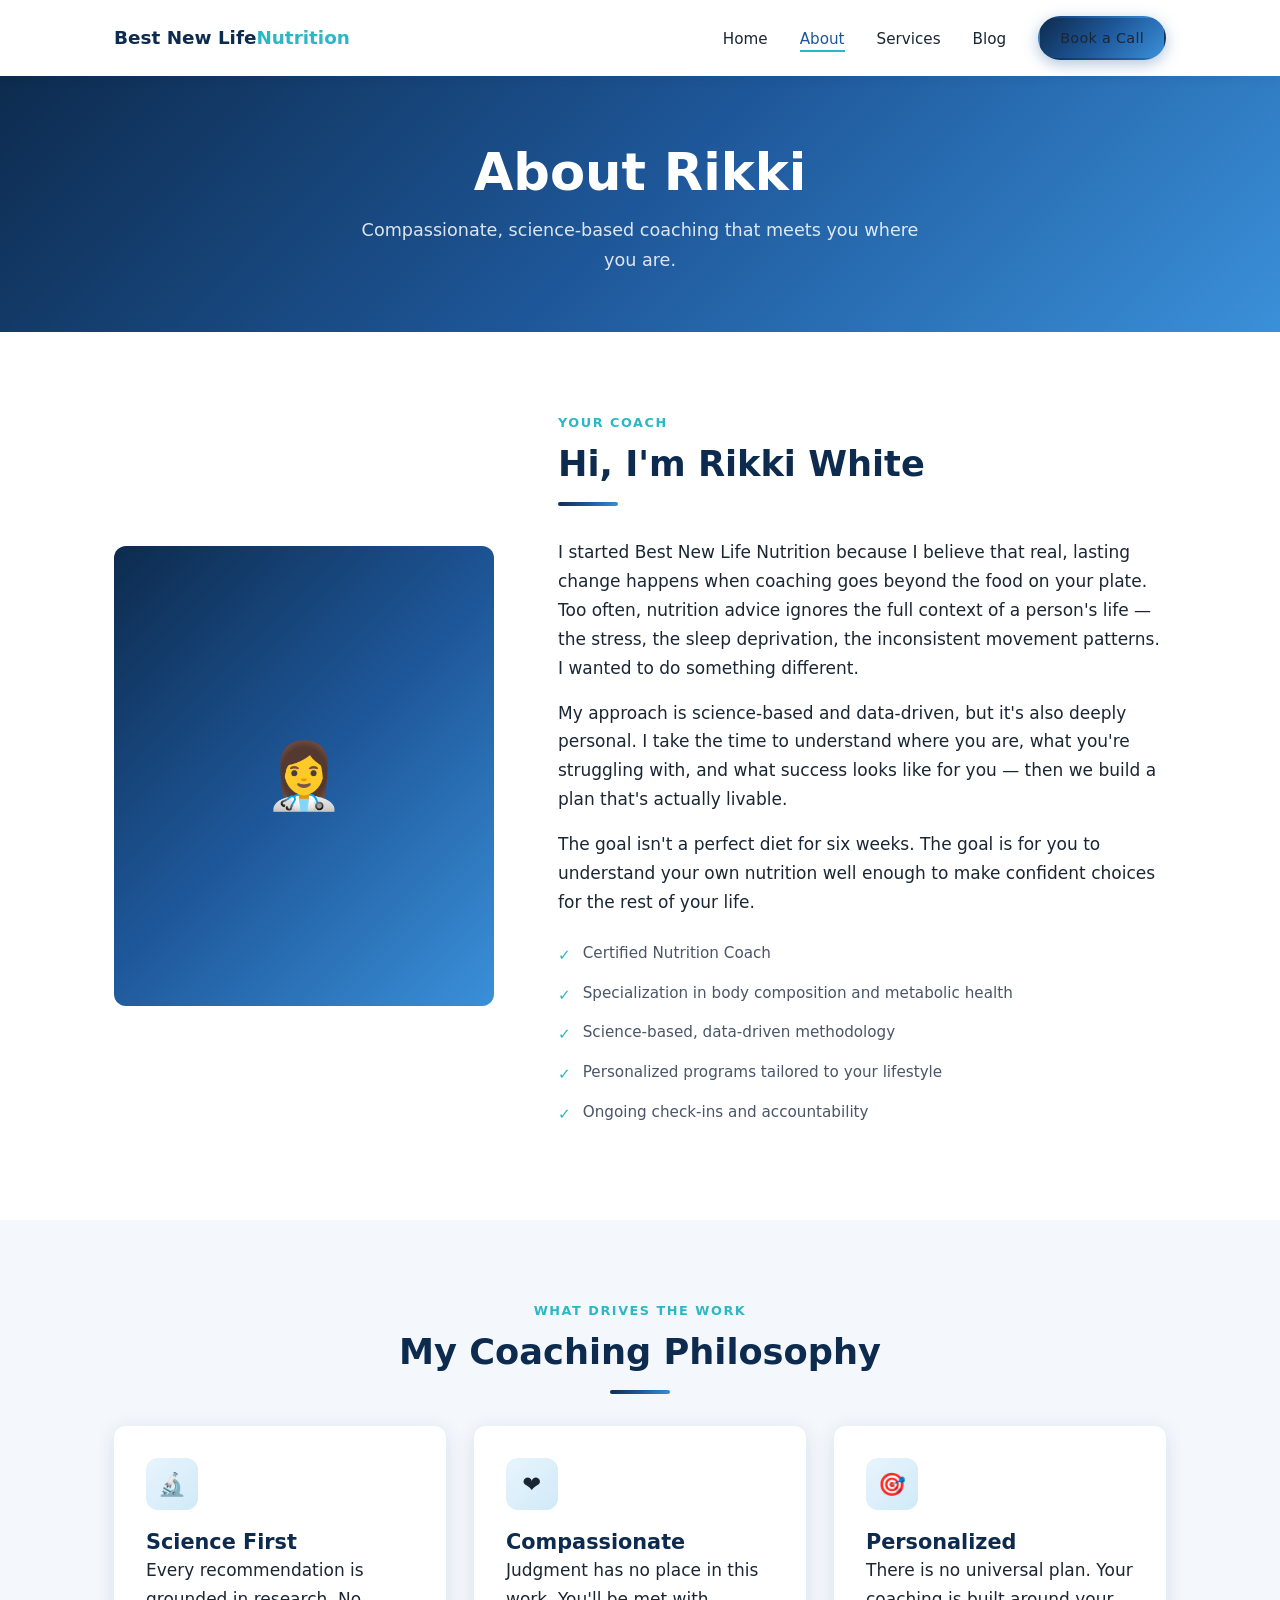
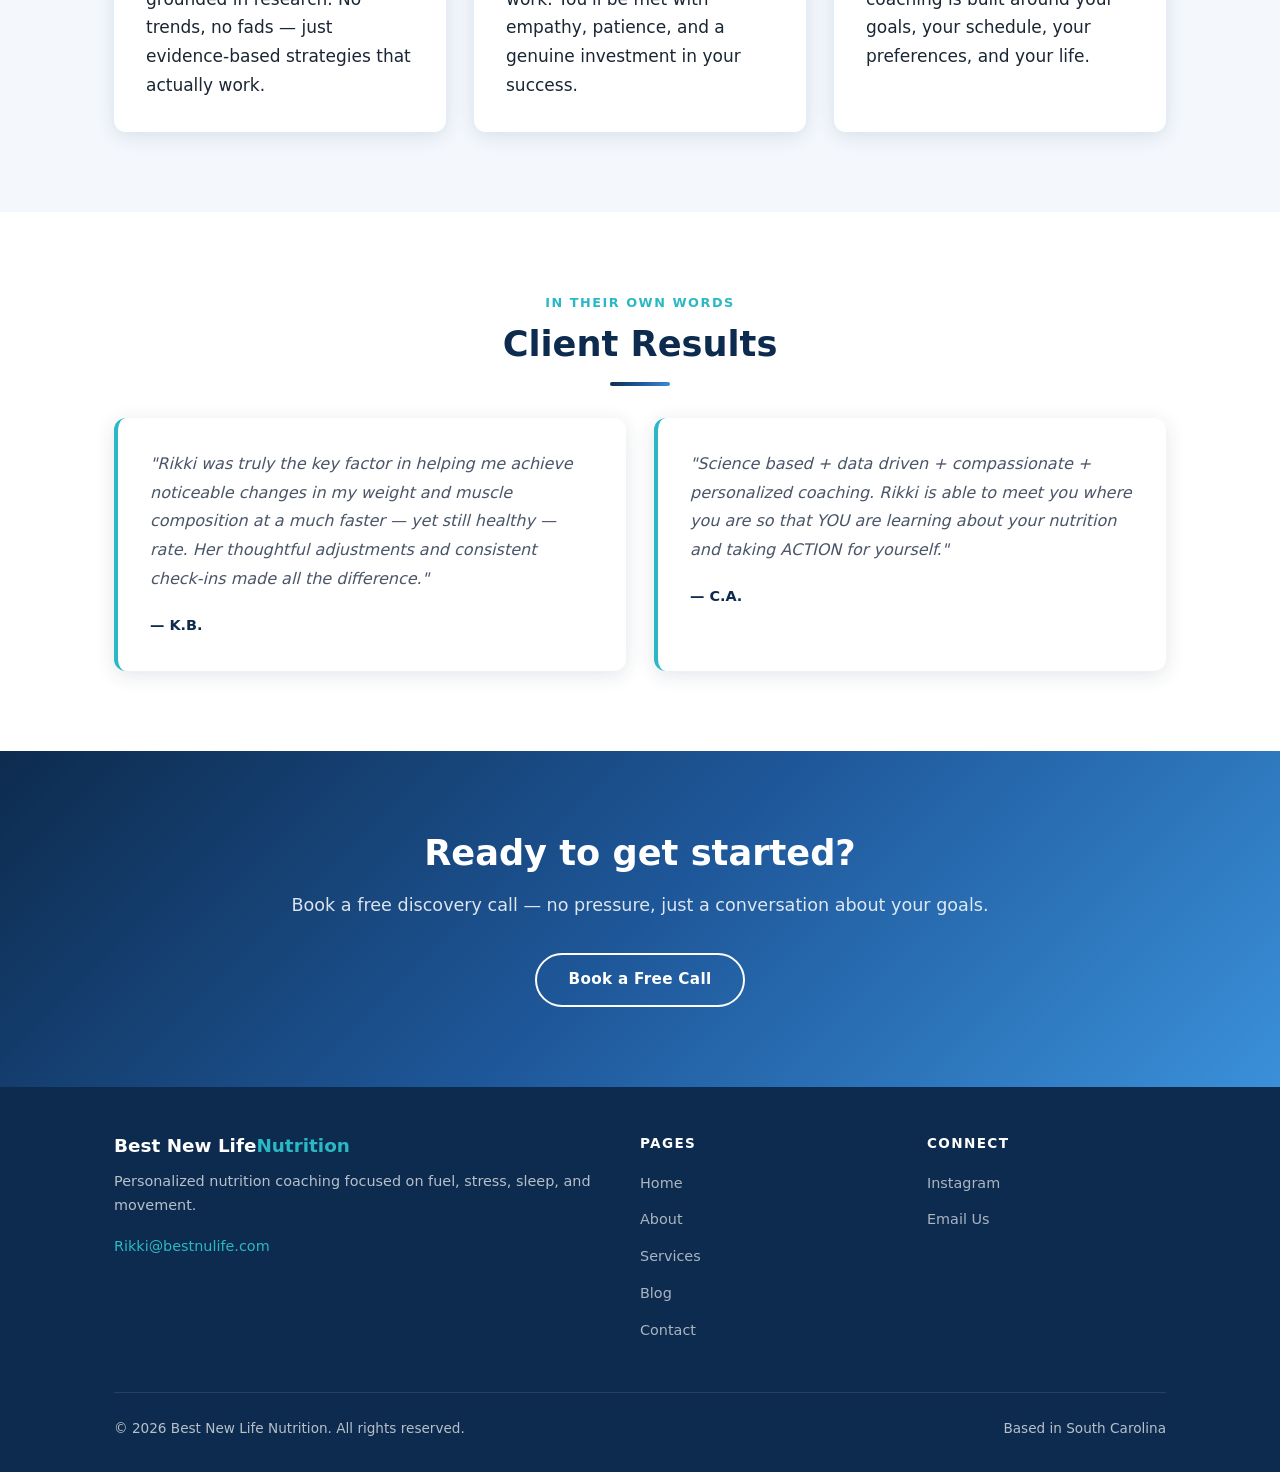
==== about.html @ c890ad2f "Initial site build: 5-page static HTML/CSS website Home, About, Services, Blog, and Contact pages wi" ====
<!DOCTYPE html>
<html lang="en">
<head>
  <meta charset="UTF-8" />
  <meta name="viewport" content="width=device-width, initial-scale=1.0" />
  <title>About Rikki | Best New Life Nutrition</title>
  <meta name="description" content="Meet Rikki — compassionate, science-based nutrition coach helping clients achieve lasting results through personalized coaching." />
  <link rel="stylesheet" href="css/style.css" />
</head>
<body>

  <!-- NAV -->
  <nav>
    <div class="nav-inner">
      <a href="index.html" class="nav-logo">Best New Life<span>Nutrition</span></a>
      <button class="nav-toggle" aria-label="Toggle menu" onclick="this.nextElementSibling.classList.toggle('open')">
        <span></span><span></span><span></span>
      </button>
      <ul class="nav-links">
        <li><a href="index.html">Home</a></li>
        <li><a href="about.html" class="active">About</a></li>
        <li><a href="services.html">Services</a></li>
        <li><a href="blog.html">Blog</a></li>
        <li><a href="contact.html" class="btn btn-primary">Book a Call</a></li>
      </ul>
    </div>
  </nav>

  <!-- PAGE HERO -->
  <section class="page-hero">
    <div class="container">
      <h1>About Rikki</h1>
      <p>Compassionate, science-based coaching that meets you where you are.</p>
    </div>
  </section>

  <!-- BIO -->
  <section>
    <div class="container">
      <div class="about-grid">
        <div class="about-img-placeholder">👩‍⚕️</div>
        <div>
          <p class="section-label">Your Coach</p>
          <h2>Hi, I'm Rikki White</h2>
          <div class="divider"></div>
          <p>I started Best New Life Nutrition because I believe that real, lasting change happens when coaching goes beyond the food on your plate. Too often, nutrition advice ignores the full context of a person's life — the stress, the sleep deprivation, the inconsistent movement patterns. I wanted to do something different.</p>
          <p>My approach is science-based and data-driven, but it's also deeply personal. I take the time to understand where you are, what you're struggling with, and what success looks like for you — then we build a plan that's actually livable.</p>
          <p>The goal isn't a perfect diet for six weeks. The goal is for you to understand your own nutrition well enough to make confident choices for the rest of your life.</p>
          <ul class="credentials-list">
            <li>Certified Nutrition Coach</li>
            <li>Specialization in body composition and metabolic health</li>
            <li>Science-based, data-driven methodology</li>
            <li>Personalized programs tailored to your lifestyle</li>
            <li>Ongoing check-ins and accountability</li>
          </ul>
        </div>
      </div>
    </div>
  </section>

  <!-- VALUES -->
  <section class="bg-light">
    <div class="container">
      <p class="section-label text-center">What Drives the Work</p>
      <h2 class="section-title text-center">My Coaching Philosophy</h2>
      <div class="divider center"></div>
      <div class="grid-3" style="margin-top: 2rem;">
        <div class="card">
          <div class="card-icon">🔬</div>
          <h3>Science First</h3>
          <p>Every recommendation is grounded in research. No trends, no fads — just evidence-based strategies that actually work.</p>
        </div>
        <div class="card">
          <div class="card-icon">❤️</div>
          <h3>Compassionate</h3>
          <p>Judgment has no place in this work. You'll be met with empathy, patience, and a genuine investment in your success.</p>
        </div>
        <div class="card">
          <div class="card-icon">🎯</div>
          <h3>Personalized</h3>
          <p>There is no universal plan. Your coaching is built around your goals, your schedule, your preferences, and your life.</p>
        </div>
      </div>
    </div>
  </section>

  <!-- TESTIMONIALS -->
  <section>
    <div class="container">
      <p class="section-label text-center">In Their Own Words</p>
      <h2 class="section-title text-center">Client Results</h2>
      <div class="divider center"></div>
      <div class="grid-2" style="margin-top: 1rem;">
        <div class="testimonial">
          <blockquote>"Rikki was truly the key factor in helping me achieve noticeable changes in my weight and muscle composition at a much faster — yet still healthy — rate. Her thoughtful adjustments and consistent check-ins made all the difference."</blockquote>
          <cite>— K.B.</cite>
        </div>
        <div class="testimonial">
          <blockquote>"Science based + data driven + compassionate + personalized coaching. Rikki is able to meet you where you are so that YOU are learning about your nutrition and taking ACTION for yourself."</blockquote>
          <cite>— C.A.</cite>
        </div>
      </div>
    </div>
  </section>

  <!-- CTA -->
  <section class="cta-band">
    <div class="container">
      <h2>Ready to get started?</h2>
      <p>Book a free discovery call — no pressure, just a conversation about your goals.</p>
      <a href="contact.html" class="btn btn-outline">Book a Free Call</a>
    </div>
  </section>

  <!-- FOOTER -->
  <footer>
    <div class="container">
      <div class="footer-inner">
        <div class="footer-brand">
          <div class="nav-logo">Best New Life<span style="color:var(--teal)">Nutrition</span></div>
          <p style="margin-top:0.75rem;">Personalized nutrition coaching focused on fuel, stress, sleep, and movement.</p>
          <p style="margin-top:0.75rem;"><a href="mailto:Rikki@bestnulife.com" style="color:var(--teal)">Rikki@bestnulife.com</a></p>
        </div>
        <div>
          <h4>Pages</h4>
          <ul class="footer-links">
            <li><a href="index.html">Home</a></li>
            <li><a href="about.html">About</a></li>
            <li><a href="services.html">Services</a></li>
            <li><a href="blog.html">Blog</a></li>
            <li><a href="contact.html">Contact</a></li>
          </ul>
        </div>
        <div>
          <h4>Connect</h4>
          <ul class="footer-links">
            <li><a href="https://www.instagram.com/rikki.white_" target="_blank" rel="noopener">Instagram</a></li>
            <li><a href="mailto:Rikki@bestnulife.com">Email Us</a></li>
          </ul>
        </div>
      </div>
      <div class="footer-bottom">
        <span>&copy; 2026 Best New Life Nutrition. All rights reserved.</span>
        <span>Based in South Carolina</span>
      </div>
    </div>
  </footer>

</body>
</html>
---- css/style.css ----
/* ============================================================
   Best New Life Nutrition — Global Styles
   ============================================================ */

:root {
  --blue-dark:    #0d2b4e;
  --blue-mid:     #1e5799;
  --blue-light:   #3a90d9;
  --blue-pale:    #cce4f7;
  --teal:         #2ab8c4;
  --white:        #ffffff;
  --off-white:    #f4f8fd;
  --text-dark:    #1a2634;
  --text-mid:     #4a5568;
  --text-light:   #718096;
  --gradient:     linear-gradient(135deg, var(--blue-dark) 0%, var(--blue-mid) 50%, var(--blue-light) 100%);
  --gradient-soft:linear-gradient(135deg, #e8f4fd 0%, #d0eaf8 100%);
  --shadow:       0 4px 20px rgba(13, 43, 78, 0.12);
  --shadow-hover: 0 8px 32px rgba(13, 43, 78, 0.2);
  --radius:       12px;
  --radius-sm:    6px;
  --transition:   all 0.25s ease;
}

/* ---- Reset ---- */
*, *::before, *::after { box-sizing: border-box; margin: 0; padding: 0; }
html { scroll-behavior: smooth; }
body {
  font-family: 'Segoe UI', system-ui, -apple-system, sans-serif;
  font-size: 17px;
  line-height: 1.7;
  color: var(--text-dark);
  background: var(--white);
}
img { max-width: 100%; display: block; }
a { color: var(--blue-mid); text-decoration: none; transition: var(--transition); }
a:hover { color: var(--teal); }

/* ---- Typography ---- */
h1, h2, h3, h4 {
  line-height: 1.25;
  font-weight: 700;
  color: var(--blue-dark);
}
h1 { font-size: clamp(2rem, 5vw, 3.2rem); }
h2 { font-size: clamp(1.5rem, 3vw, 2.2rem); }
h3 { font-size: 1.3rem; }
p { margin-bottom: 1rem; }
p:last-child { margin-bottom: 0; }

/* ---- Layout ---- */
.container {
  max-width: 1100px;
  margin: 0 auto;
  padding: 0 1.5rem;
}
section { padding: 5rem 0; }
.section-label {
  text-transform: uppercase;
  letter-spacing: 0.12em;
  font-size: 0.8rem;
  font-weight: 600;
  color: var(--teal);
  margin-bottom: 0.5rem;
}
.section-title {
  margin-bottom: 1rem;
}
.section-intro {
  font-size: 1.1rem;
  color: var(--text-mid);
  max-width: 640px;
}

/* ---- Buttons ---- */
.btn {
  display: inline-block;
  padding: 0.75rem 2rem;
  border-radius: 50px;
  font-weight: 600;
  font-size: 0.95rem;
  letter-spacing: 0.02em;
  transition: var(--transition);
  cursor: pointer;
  border: 2px solid transparent;
}
.btn-primary {
  background: var(--gradient);
  color: var(--white);
  box-shadow: 0 4px 15px rgba(30, 87, 153, 0.35);
}
.btn-primary:hover {
  color: var(--white);
  transform: translateY(-2px);
  box-shadow: 0 6px 20px rgba(30, 87, 153, 0.45);
}
.btn-outline {
  border-color: var(--white);
  color: var(--white);
  background: transparent;
}
.btn-outline:hover {
  background: var(--white);
  color: var(--blue-dark);
}
.btn-outline-blue {
  border-color: var(--blue-mid);
  color: var(--blue-mid);
  background: transparent;
}
.btn-outline-blue:hover {
  background: var(--blue-mid);
  color: var(--white);
}

/* ============================================================
   NAVIGATION
   ============================================================ */
nav {
  position: sticky;
  top: 0;
  z-index: 100;
  background: rgba(255, 255, 255, 0.96);
  backdrop-filter: blur(8px);
  box-shadow: 0 1px 12px rgba(13, 43, 78, 0.08);
}
.nav-inner {
  display: flex;
  align-items: center;
  justify-content: space-between;
  padding: 1rem 1.5rem;
  max-width: 1100px;
  margin: 0 auto;
}
.nav-logo {
  font-weight: 800;
  font-size: 1.15rem;
  color: var(--blue-dark);
  line-height: 1.2;
}
.nav-logo span { color: var(--teal); }
.nav-links {
  display: flex;
  gap: 2rem;
  list-style: none;
  align-items: center;
}
.nav-links a {
  font-weight: 500;
  font-size: 0.95rem;
  color: var(--text-dark);
  padding-bottom: 2px;
  border-bottom: 2px solid transparent;
}
.nav-links a:hover,
.nav-links a.active {
  color: var(--blue-mid);
  border-bottom-color: var(--teal);
}
.nav-links .btn {
  padding: 0.5rem 1.25rem;
  font-size: 0.9rem;
}
.nav-toggle {
  display: none;
  flex-direction: column;
  gap: 5px;
  cursor: pointer;
  background: none;
  border: none;
  padding: 4px;
}
.nav-toggle span {
  display: block;
  width: 24px;
  height: 2px;
  background: var(--blue-dark);
  border-radius: 2px;
  transition: var(--transition);
}

/* ============================================================
   HERO
   ============================================================ */
.hero {
  background: var(--gradient);
  color: var(--white);
  padding: 7rem 0 6rem;
  position: relative;
  overflow: hidden;
}
.hero::before {
  content: '';
  position: absolute;
  top: -50%;
  right: -10%;
  width: 600px;
  height: 600px;
  background: radial-gradient(circle, rgba(42,184,196,0.2) 0%, transparent 70%);
  border-radius: 50%;
}
.hero-content {
  max-width: 680px;
  position: relative;
  z-index: 1;
}
.hero-label {
  display: inline-block;
  background: rgba(255,255,255,0.15);
  border: 1px solid rgba(255,255,255,0.3);
  color: var(--white);
  font-size: 0.8rem;
  font-weight: 600;
  letter-spacing: 0.12em;
  text-transform: uppercase;
  padding: 0.35rem 1rem;
  border-radius: 50px;
  margin-bottom: 1.5rem;
}
.hero h1 {
  color: var(--white);
  margin-bottom: 1.25rem;
}
.hero h1 span { color: var(--teal); }
.hero p {
  font-size: 1.15rem;
  color: rgba(255,255,255,0.88);
  margin-bottom: 2rem;
  max-width: 560px;
}
.hero-actions { display: flex; gap: 1rem; flex-wrap: wrap; }

/* ============================================================
   CARDS
   ============================================================ */
.card {
  background: var(--white);
  border-radius: var(--radius);
  box-shadow: var(--shadow);
  padding: 2rem;
  transition: var(--transition);
}
.card:hover {
  transform: translateY(-4px);
  box-shadow: var(--shadow-hover);
}
.card-icon {
  width: 52px;
  height: 52px;
  border-radius: 12px;
  background: var(--gradient-soft);
  display: flex;
  align-items: center;
  justify-content: center;
  margin-bottom: 1.25rem;
  font-size: 1.4rem;
}
.grid-3 {
  display: grid;
  grid-template-columns: repeat(3, 1fr);
  gap: 1.75rem;
}
.grid-2 {
  display: grid;
  grid-template-columns: repeat(2, 1fr);
  gap: 1.75rem;
}

/* ============================================================
   TESTIMONIALS
   ============================================================ */
.testimonial {
  background: var(--white);
  border-radius: var(--radius);
  padding: 2rem;
  box-shadow: var(--shadow);
  border-left: 4px solid var(--teal);
}
.testimonial blockquote {
  font-size: 1rem;
  color: var(--text-mid);
  font-style: italic;
  margin-bottom: 1rem;
  line-height: 1.8;
}
.testimonial cite {
  font-weight: 700;
  font-style: normal;
  color: var(--blue-dark);
  font-size: 0.9rem;
}

/* ============================================================
   CTA BAND
   ============================================================ */
.cta-band {
  background: var(--gradient);
  color: var(--white);
  text-align: center;
  padding: 5rem 0;
}
.cta-band h2 { color: var(--white); margin-bottom: 1rem; }
.cta-band p { color: rgba(255,255,255,0.85); margin-bottom: 2rem; font-size: 1.1rem; }

/* ============================================================
   FOOTER
   ============================================================ */
footer {
  background: var(--blue-dark);
  color: rgba(255,255,255,0.7);
  padding: 3rem 0 2rem;
}
.footer-inner {
  display: grid;
  grid-template-columns: 2fr 1fr 1fr;
  gap: 3rem;
  margin-bottom: 2.5rem;
}
.footer-brand .nav-logo { color: var(--white); margin-bottom: 0.75rem; }
.footer-brand p { font-size: 0.9rem; line-height: 1.7; }
footer h4 {
  color: var(--white);
  font-size: 0.85rem;
  text-transform: uppercase;
  letter-spacing: 0.1em;
  margin-bottom: 1rem;
}
.footer-links { list-style: none; }
.footer-links li { margin-bottom: 0.5rem; }
.footer-links a { color: rgba(255,255,255,0.65); font-size: 0.9rem; }
.footer-links a:hover { color: var(--teal); }
.footer-bottom {
  border-top: 1px solid rgba(255,255,255,0.1);
  padding-top: 1.5rem;
  font-size: 0.85rem;
  display: flex;
  justify-content: space-between;
  align-items: center;
}

/* ============================================================
   PAGE HERO (inner pages)
   ============================================================ */
.page-hero {
  background: var(--gradient);
  color: var(--white);
  padding: 4rem 0 3.5rem;
  text-align: center;
}
.page-hero h1 { color: var(--white); margin-bottom: 0.75rem; }
.page-hero p { color: rgba(255,255,255,0.85); font-size: 1.1rem; max-width: 560px; margin: 0 auto; }

/* ============================================================
   BLOG
   ============================================================ */
.blog-card { display: flex; flex-direction: column; }
.blog-card-img {
  width: 100%;
  height: 200px;
  object-fit: cover;
  border-radius: var(--radius) var(--radius) 0 0;
  background: var(--gradient-soft);
}
.blog-card-img-placeholder {
  width: 100%;
  height: 200px;
  border-radius: var(--radius) var(--radius) 0 0;
  background: var(--gradient);
  display: flex;
  align-items: center;
  justify-content: center;
  font-size: 2.5rem;
}
.blog-card-body {
  padding: 1.5rem;
  flex: 1;
  display: flex;
  flex-direction: column;
}
.blog-tag {
  display: inline-block;
  background: var(--blue-pale);
  color: var(--blue-mid);
  font-size: 0.75rem;
  font-weight: 600;
  text-transform: uppercase;
  letter-spacing: 0.08em;
  padding: 0.2rem 0.6rem;
  border-radius: 4px;
  margin-bottom: 0.75rem;
}
.blog-card h3 { margin-bottom: 0.5rem; font-size: 1.1rem; }
.blog-card p { color: var(--text-mid); font-size: 0.95rem; flex: 1; }
.blog-card .read-more {
  margin-top: 1rem;
  font-weight: 600;
  font-size: 0.9rem;
  color: var(--blue-mid);
}
.blog-card .read-more:hover { color: var(--teal); }

/* ============================================================
   CONTACT FORM
   ============================================================ */
.contact-form { max-width: 640px; }
.form-group { margin-bottom: 1.25rem; }
.form-group label {
  display: block;
  font-weight: 600;
  font-size: 0.9rem;
  margin-bottom: 0.4rem;
  color: var(--blue-dark);
}
.form-group input,
.form-group textarea,
.form-group select {
  width: 100%;
  padding: 0.75rem 1rem;
  border: 1.5px solid #d0dce8;
  border-radius: var(--radius-sm);
  font-size: 1rem;
  font-family: inherit;
  color: var(--text-dark);
  background: var(--white);
  transition: var(--transition);
}
.form-group input:focus,
.form-group textarea:focus,
.form-group select:focus {
  outline: none;
  border-color: var(--blue-mid);
  box-shadow: 0 0 0 3px rgba(30, 87, 153, 0.12);
}
.form-group textarea { resize: vertical; min-height: 140px; }
.form-row { display: grid; grid-template-columns: 1fr 1fr; gap: 1rem; }

/* ============================================================
   ABOUT PAGE
   ============================================================ */
.about-grid {
  display: grid;
  grid-template-columns: 1fr 1.6fr;
  gap: 4rem;
  align-items: center;
}
.about-img {
  border-radius: var(--radius);
  overflow: hidden;
  box-shadow: var(--shadow-hover);
}
.about-img-placeholder {
  height: 460px;
  background: var(--gradient);
  border-radius: var(--radius);
  display: flex;
  align-items: center;
  justify-content: center;
  font-size: 4rem;
}
.credentials-list { list-style: none; margin-top: 1.5rem; }
.credentials-list li {
  display: flex;
  align-items: flex-start;
  gap: 0.75rem;
  margin-bottom: 0.75rem;
  font-size: 0.95rem;
  color: var(--text-mid);
}
.credentials-list li::before {
  content: '✓';
  color: var(--teal);
  font-weight: 700;
  flex-shrink: 0;
  margin-top: 2px;
}

/* ============================================================
   SERVICES PAGE
   ============================================================ */
.service-card {
  border-top: 4px solid var(--blue-mid);
}
.service-card.featured {
  border-top-color: var(--teal);
  background: linear-gradient(to bottom, #f0fafc, var(--white));
}
.price {
  font-size: 2rem;
  font-weight: 800;
  color: var(--blue-dark);
  margin: 0.75rem 0;
}
.price span { font-size: 1rem; font-weight: 400; color: var(--text-light); }
.feature-list { list-style: none; margin: 1.25rem 0 1.5rem; }
.feature-list li {
  padding: 0.4rem 0;
  font-size: 0.95rem;
  color: var(--text-mid);
  display: flex;
  align-items: flex-start;
  gap: 0.6rem;
}
.feature-list li::before {
  content: '✓';
  color: var(--teal);
  font-weight: 700;
  flex-shrink: 0;
}
.badge {
  display: inline-block;
  background: var(--teal);
  color: var(--white);
  font-size: 0.75rem;
  font-weight: 700;
  text-transform: uppercase;
  letter-spacing: 0.08em;
  padding: 0.2rem 0.6rem;
  border-radius: 4px;
  margin-bottom: 0.5rem;
}

/* ============================================================
   UTILITIES
   ============================================================ */
.text-center { text-align: center; }
.text-white { color: var(--white); }
.bg-light { background: var(--off-white); }
.bg-gradient-soft { background: var(--gradient-soft); }
.mt-1 { margin-top: 1rem; }
.mt-2 { margin-top: 2rem; }
.mb-2 { margin-bottom: 2rem; }
.divider {
  width: 60px;
  height: 4px;
  background: var(--gradient);
  border-radius: 2px;
  margin: 1rem 0 2rem;
}
.divider.center { margin: 1rem auto 2rem; }

/* ============================================================
   RESPONSIVE
   ============================================================ */
@media (max-width: 900px) {
  .grid-3 { grid-template-columns: 1fr 1fr; }
  .about-grid { grid-template-columns: 1fr; gap: 2.5rem; }
  .about-img-placeholder { height: 280px; }
  .footer-inner { grid-template-columns: 1fr 1fr; }
  .footer-brand { grid-column: 1 / -1; }
}

@media (max-width: 640px) {
  section { padding: 3.5rem 0; }
  .grid-3, .grid-2 { grid-template-columns: 1fr; }
  .hero { padding: 5rem 0 4rem; }
  .nav-links {
    display: none;
    flex-direction: column;
    gap: 0;
    position: absolute;
    top: 100%;
    left: 0;
    right: 0;
    background: var(--white);
    box-shadow: var(--shadow);
    padding: 1rem 0;
  }
  .nav-links.open { display: flex; }
  .nav-links a { padding: 0.75rem 1.5rem; border-bottom: none; }
  .nav-toggle { display: flex; }
  .form-row { grid-template-columns: 1fr; }
  .footer-inner { grid-template-columns: 1fr; gap: 2rem; }
  .footer-bottom { flex-direction: column; gap: 0.5rem; text-align: center; }
}
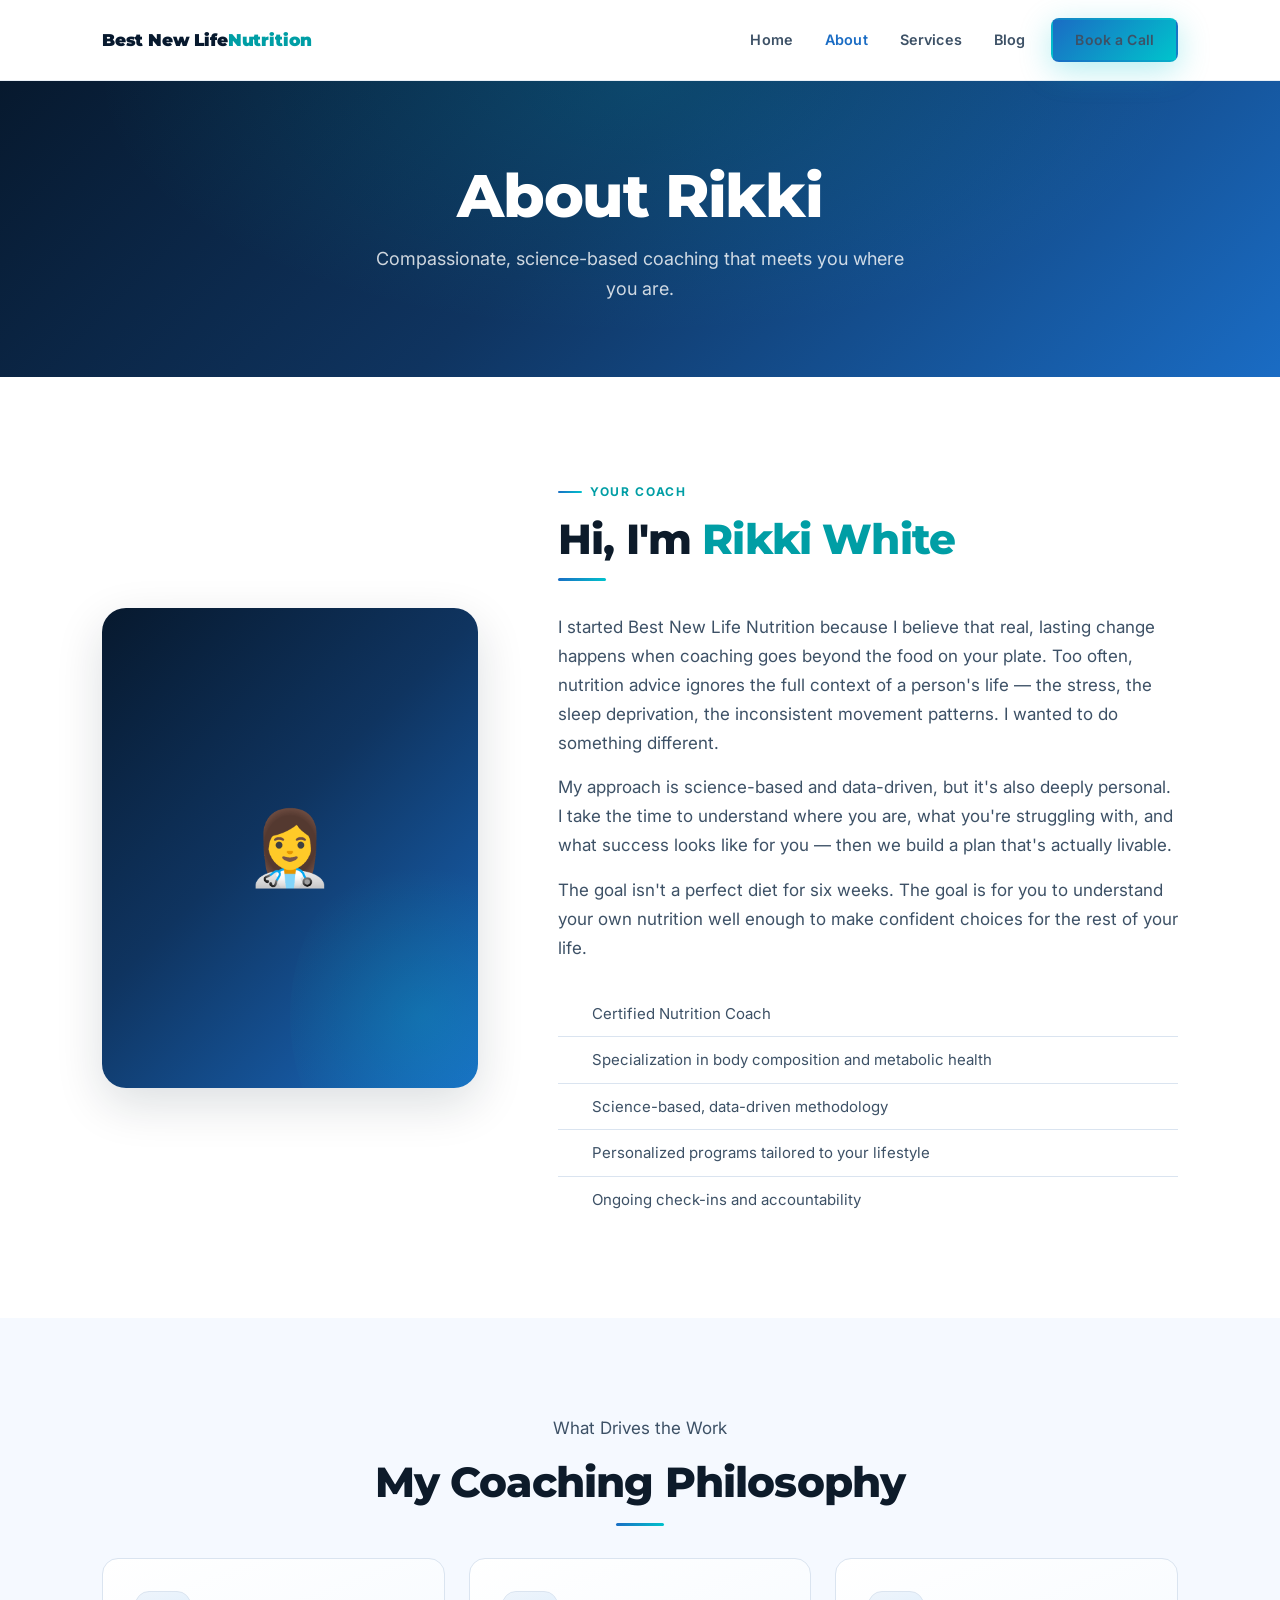
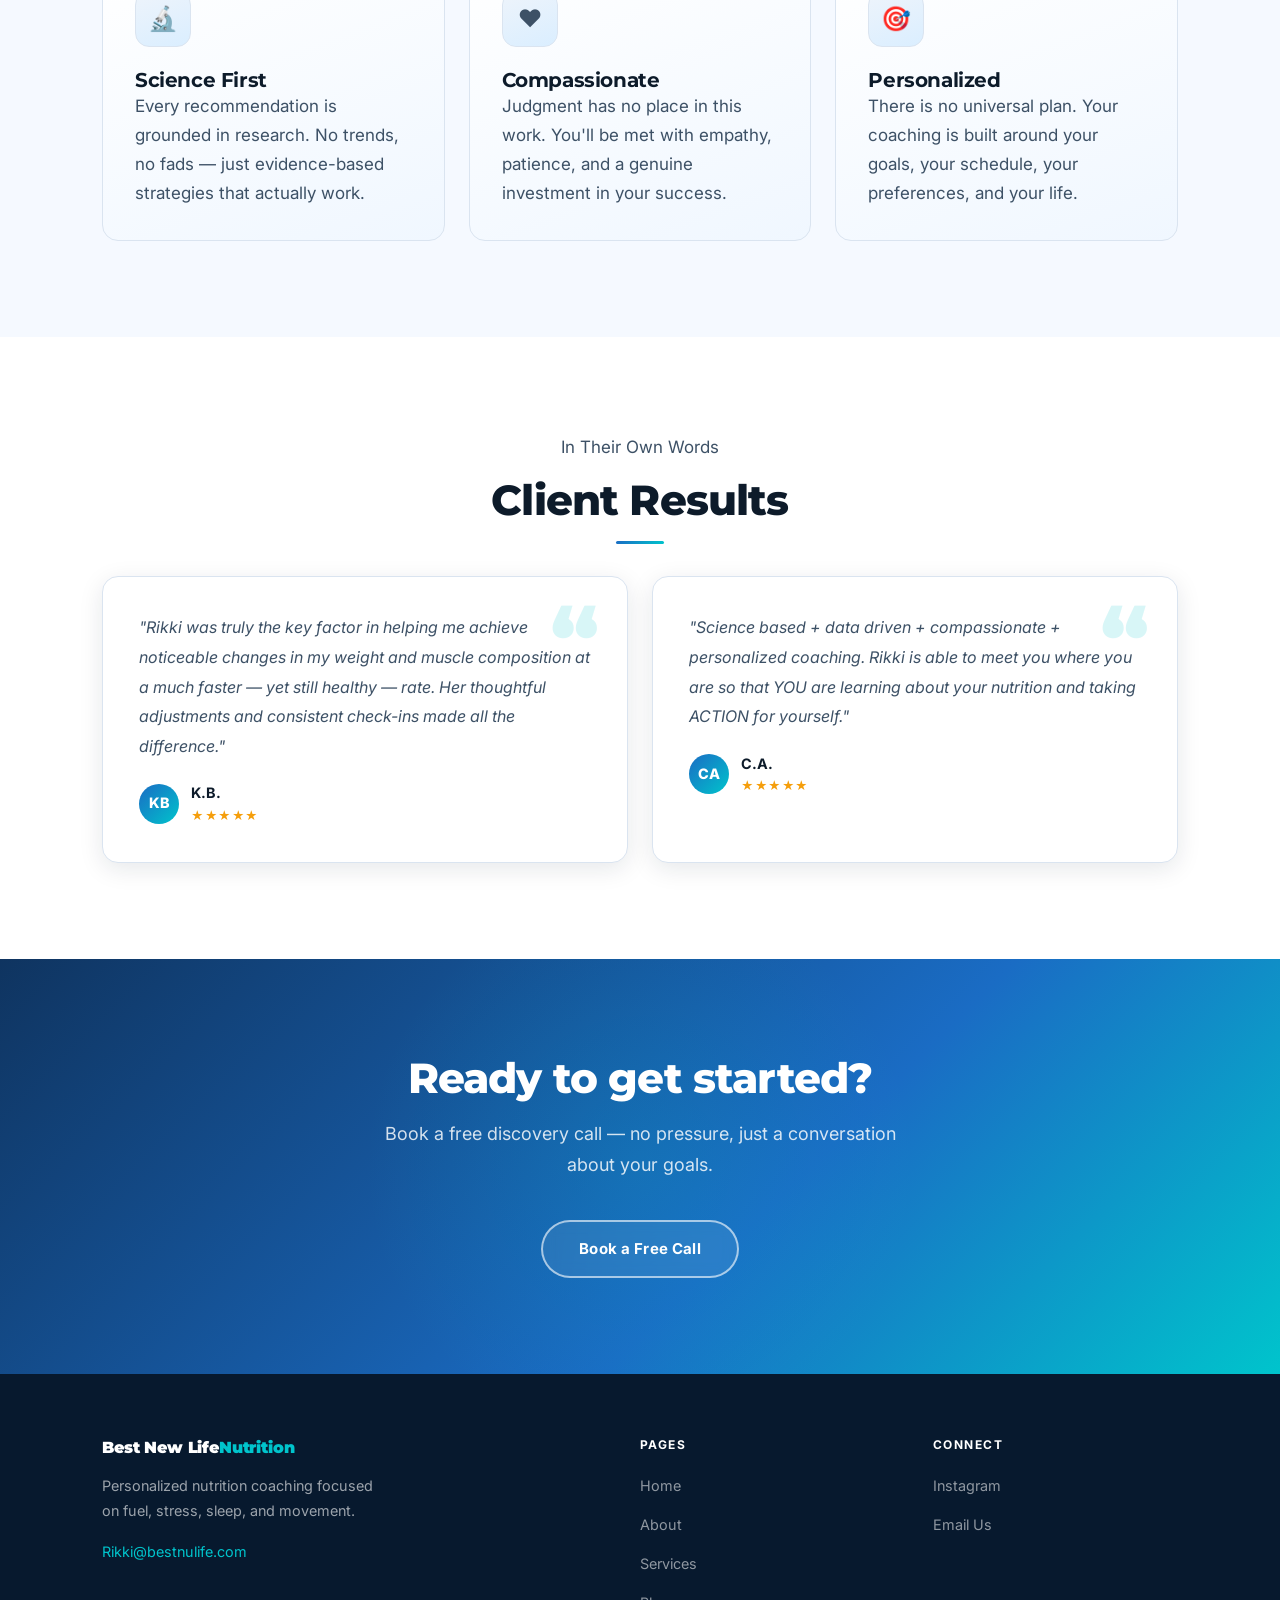
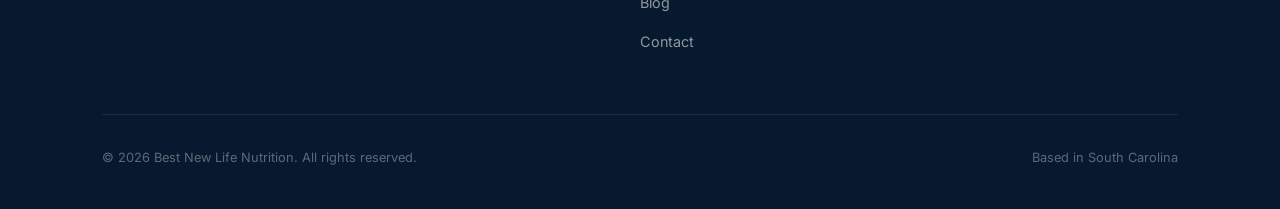
==== commit 63af50a7: "Modernize CSS: premium design system with Inter/Montserrat fonts New design system with refined colo" ====
--- a/about.html
+++ b/about.html
@@ -40,8 +40,8 @@
       <div class="about-grid">
         <div class="about-img-placeholder">👩‍⚕️</div>
         <div>
-          <p class="section-label">Your Coach</p>
-          <h2>Hi, I'm Rikki White</h2>
+          <p class="section-eyebrow">Your Coach</p>
+          <h2>Hi, I'm <em style="font-style:normal;color:var(--teal-dark)">Rikki White</em></h2>
           <div class="divider"></div>
           <p>I started Best New Life Nutrition because I believe that real, lasting change happens when coaching goes beyond the food on your plate. Too often, nutrition advice ignores the full context of a person's life — the stress, the sleep deprivation, the inconsistent movement patterns. I wanted to do something different.</p>
           <p>My approach is science-based and data-driven, but it's also deeply personal. I take the time to understand where you are, what you're struggling with, and what success looks like for you — then we build a plan that's actually livable.</p>
@@ -93,11 +93,23 @@
       <div class="grid-2" style="margin-top: 1rem;">
         <div class="testimonial">
           <blockquote>"Rikki was truly the key factor in helping me achieve noticeable changes in my weight and muscle composition at a much faster — yet still healthy — rate. Her thoughtful adjustments and consistent check-ins made all the difference."</blockquote>
-          <cite>— K.B.</cite>
+          <div class="testimonial-meta">
+            <div class="testimonial-avatar">KB</div>
+            <div>
+              <cite>K.B.</cite>
+              <div class="testimonial-stars">★★★★★</div>
+            </div>
+          </div>
         </div>
         <div class="testimonial">
           <blockquote>"Science based + data driven + compassionate + personalized coaching. Rikki is able to meet you where you are so that YOU are learning about your nutrition and taking ACTION for yourself."</blockquote>
-          <cite>— C.A.</cite>
+          <div class="testimonial-meta">
+            <div class="testimonial-avatar">CA</div>
+            <div>
+              <cite>C.A.</cite>
+              <div class="testimonial-stars">★★★★★</div>
+            </div>
+          </div>
         </div>
       </div>
     </div>
--- a/css/style.css
+++ b/css/style.css
@@ -1,108 +1,197 @@
 /* ============================================================
-   Best New Life Nutrition — Global Styles
-   ============================================================ */
+   Best New Life Nutrition — Modern Design System
+   ============================================================ */
+
+@import url('https://fonts.googleapis.com/css2?family=Inter:wght@400;500;600;700;800;900&family=Montserrat:wght@700;800;900&display=swap');
 
 :root {
-  --blue-dark:    #0d2b4e;
-  --blue-mid:     #1e5799;
-  --blue-light:   #3a90d9;
-  --blue-pale:    #cce4f7;
-  --teal:         #2ab8c4;
-  --white:        #ffffff;
-  --off-white:    #f4f8fd;
-  --text-dark:    #1a2634;
-  --text-mid:     #4a5568;
-  --text-light:   #718096;
-  --gradient:     linear-gradient(135deg, var(--blue-dark) 0%, var(--blue-mid) 50%, var(--blue-light) 100%);
-  --gradient-soft:linear-gradient(135deg, #e8f4fd 0%, #d0eaf8 100%);
-  --shadow:       0 4px 20px rgba(13, 43, 78, 0.12);
-  --shadow-hover: 0 8px 32px rgba(13, 43, 78, 0.2);
-  --radius:       12px;
-  --radius-sm:    6px;
-  --transition:   all 0.25s ease;
-}
-
-/* ---- Reset ---- */
+  /* Colors */
+  --navy:          #07192e;
+  --blue-deep:     #0f3460;
+  --blue-mid:      #1a6cc4;
+  --blue-bright:   #2d8ce8;
+  --teal:          #00c4cc;
+  --teal-dark:     #009ea5;
+  --white:         #ffffff;
+  --off-white:     #f5f9ff;
+  --surface:       #eef4fb;
+  --text-dark:     #0d1b2a;
+  --text-body:     #3d5166;
+  --text-muted:    #7a90a8;
+  --border:        #dae4f0;
+
+  /* Gradients */
+  --grad-primary:  linear-gradient(135deg, #07192e 0%, #0f3460 45%, #1a6cc4 100%);
+  --grad-vibrant:  linear-gradient(135deg, #0f3460 0%, #1a6cc4 60%, #00c4cc 100%);
+  --grad-teal:     linear-gradient(135deg, #1a6cc4 0%, #00c4cc 100%);
+  --grad-surface:  linear-gradient(160deg, #eef4fb 0%, #daeeff 100%);
+  --grad-card:     linear-gradient(160deg, #ffffff 0%, #f0f7ff 100%);
+
+  /* Shadows */
+  --shadow-sm:     0 2px 8px rgba(7, 25, 46, 0.08);
+  --shadow-md:     0 6px 24px rgba(7, 25, 46, 0.10);
+  --shadow-lg:     0 16px 48px rgba(7, 25, 46, 0.14);
+  --shadow-blue:   0 8px 32px rgba(26, 108, 196, 0.25);
+  --shadow-teal:   0 8px 32px rgba(0, 196, 204, 0.30);
+
+  /* Radii */
+  --radius-sm:     8px;
+  --radius:        16px;
+  --radius-lg:     24px;
+  --radius-xl:     32px;
+
+  /* Transitions */
+  --ease:          cubic-bezier(0.4, 0, 0.2, 1);
+  --transition:    all 0.25s var(--ease);
+  --transition-slow: all 0.4s var(--ease);
+}
+
+/* ============================================================
+   RESET & BASE
+   ============================================================ */
 *, *::before, *::after { box-sizing: border-box; margin: 0; padding: 0; }
-html { scroll-behavior: smooth; }
+
+html {
+  scroll-behavior: smooth;
+  -webkit-font-smoothing: antialiased;
+  -moz-osx-font-smoothing: grayscale;
+}
+
 body {
-  font-family: 'Segoe UI', system-ui, -apple-system, sans-serif;
-  font-size: 17px;
+  font-family: 'Inter', system-ui, -apple-system, sans-serif;
+  font-size: 1.0625rem;
   line-height: 1.7;
-  color: var(--text-dark);
+  color: var(--text-body);
   background: var(--white);
 }
+
 img { max-width: 100%; display: block; }
 a { color: var(--blue-mid); text-decoration: none; transition: var(--transition); }
 a:hover { color: var(--teal); }
 
-/* ---- Typography ---- */
+/* ============================================================
+   TYPOGRAPHY
+   ============================================================ */
 h1, h2, h3, h4 {
-  line-height: 1.25;
-  font-weight: 700;
-  color: var(--blue-dark);
-}
-h1 { font-size: clamp(2rem, 5vw, 3.2rem); }
-h2 { font-size: clamp(1.5rem, 3vw, 2.2rem); }
-h3 { font-size: 1.3rem; }
+  font-family: 'Montserrat', 'Inter', sans-serif;
+  line-height: 1.15;
+  font-weight: 800;
+  color: var(--text-dark);
+  letter-spacing: -0.02em;
+}
+
+h1 { font-size: clamp(2.4rem, 5.5vw, 3.75rem); }
+h2 { font-size: clamp(1.75rem, 3.5vw, 2.6rem); }
+h3 { font-size: 1.25rem; font-weight: 700; }
+h4 { font-size: 1rem; font-weight: 700; }
+
 p { margin-bottom: 1rem; }
 p:last-child { margin-bottom: 0; }
 
-/* ---- Layout ---- */
+/* ============================================================
+   LAYOUT
+   ============================================================ */
 .container {
-  max-width: 1100px;
+  max-width: 1140px;
   margin: 0 auto;
-  padding: 0 1.5rem;
-}
-section { padding: 5rem 0; }
-.section-label {
+  padding: 0 2rem;
+}
+
+section { padding: 6rem 0; }
+
+.section-eyebrow {
+  display: inline-flex;
+  align-items: center;
+  gap: 0.5rem;
+  font-size: 0.75rem;
+  font-weight: 700;
+  letter-spacing: 0.14em;
   text-transform: uppercase;
-  letter-spacing: 0.12em;
-  font-size: 0.8rem;
-  font-weight: 600;
-  color: var(--teal);
-  margin-bottom: 0.5rem;
-}
-.section-title {
-  margin-bottom: 1rem;
-}
+  color: var(--teal-dark);
+  margin-bottom: 0.875rem;
+}
+
+.section-eyebrow::before {
+  content: '';
+  display: inline-block;
+  width: 24px;
+  height: 2px;
+  background: var(--grad-teal);
+  border-radius: 2px;
+}
+
+.section-title { margin-bottom: 1rem; }
+
 .section-intro {
-  font-size: 1.1rem;
-  color: var(--text-mid);
-  max-width: 640px;
-}
-
-/* ---- Buttons ---- */
+  font-size: 1.125rem;
+  color: var(--text-body);
+  max-width: 600px;
+  line-height: 1.8;
+}
+
+/* Grids */
+.grid-3 { display: grid; grid-template-columns: repeat(3, 1fr); gap: 1.5rem; }
+.grid-2 { display: grid; grid-template-columns: repeat(2, 1fr); gap: 1.5rem; }
+
+/* ============================================================
+   BUTTONS
+   ============================================================ */
 .btn {
-  display: inline-block;
-  padding: 0.75rem 2rem;
-  border-radius: 50px;
-  font-weight: 600;
-  font-size: 0.95rem;
-  letter-spacing: 0.02em;
+  display: inline-flex;
+  align-items: center;
+  justify-content: center;
+  gap: 0.5rem;
+  padding: 0.875rem 2.25rem;
+  border-radius: var(--radius-xl);
+  font-family: 'Inter', sans-serif;
+  font-weight: 700;
+  font-size: 0.9375rem;
+  letter-spacing: 0.01em;
+  border: 2px solid transparent;
+  cursor: pointer;
   transition: var(--transition);
-  cursor: pointer;
-  border: 2px solid transparent;
-}
+  white-space: nowrap;
+  position: relative;
+  overflow: hidden;
+}
+
+.btn::after {
+  content: '';
+  position: absolute;
+  inset: 0;
+  background: rgba(255,255,255,0);
+  transition: var(--transition);
+}
+
+.btn:hover::after { background: rgba(255,255,255,0.08); }
+
+/* Primary */
 .btn-primary {
-  background: var(--gradient);
-  color: var(--white);
-  box-shadow: 0 4px 15px rgba(30, 87, 153, 0.35);
+  background: var(--grad-teal);
+  color: var(--white);
+  box-shadow: var(--shadow-teal);
 }
 .btn-primary:hover {
   color: var(--white);
   transform: translateY(-2px);
-  box-shadow: 0 6px 20px rgba(30, 87, 153, 0.45);
-}
+  box-shadow: 0 12px 40px rgba(0, 196, 204, 0.4);
+}
+.btn-primary:active { transform: translateY(0); }
+
+/* Outline white */
 .btn-outline {
+  border-color: rgba(255,255,255,0.6);
+  color: var(--white);
+  background: rgba(255,255,255,0.08);
+  backdrop-filter: blur(8px);
+}
+.btn-outline:hover {
   border-color: var(--white);
-  color: var(--white);
-  background: transparent;
-}
-.btn-outline:hover {
-  background: var(--white);
-  color: var(--blue-dark);
-}
+  background: rgba(255,255,255,0.18);
+  color: var(--white);
+}
+
+/* Outline blue */
 .btn-outline-blue {
   border-color: var(--blue-mid);
   color: var(--blue-mid);
@@ -111,6 +200,13 @@
 .btn-outline-blue:hover {
   background: var(--blue-mid);
   color: var(--white);
+  box-shadow: var(--shadow-blue);
+}
+
+/* Large variant */
+.btn-lg {
+  padding: 1.0625rem 2.75rem;
+  font-size: 1rem;
 }
 
 /* ============================================================
@@ -119,48 +215,58 @@
 nav {
   position: sticky;
   top: 0;
-  z-index: 100;
-  background: rgba(255, 255, 255, 0.96);
-  backdrop-filter: blur(8px);
-  box-shadow: 0 1px 12px rgba(13, 43, 78, 0.08);
-}
+  z-index: 200;
+  background: rgba(255, 255, 255, 0.92);
+  backdrop-filter: blur(16px);
+  -webkit-backdrop-filter: blur(16px);
+  border-bottom: 1px solid rgba(218, 228, 240, 0.6);
+  transition: var(--transition);
+}
+
 .nav-inner {
   display: flex;
   align-items: center;
   justify-content: space-between;
-  padding: 1rem 1.5rem;
-  max-width: 1100px;
+  padding: 1.125rem 2rem;
+  max-width: 1140px;
   margin: 0 auto;
 }
+
 .nav-logo {
-  font-weight: 800;
-  font-size: 1.15rem;
-  color: var(--blue-dark);
+  font-family: 'Montserrat', sans-serif;
+  font-weight: 900;
+  font-size: 1.05rem;
+  color: var(--navy);
   line-height: 1.2;
-}
-.nav-logo span { color: var(--teal); }
+  letter-spacing: -0.01em;
+}
+.nav-logo span { color: var(--teal-dark); }
+
 .nav-links {
   display: flex;
-  gap: 2rem;
+  gap: 0.25rem;
   list-style: none;
   align-items: center;
 }
+
 .nav-links a {
-  font-weight: 500;
-  font-size: 0.95rem;
-  color: var(--text-dark);
-  padding-bottom: 2px;
-  border-bottom: 2px solid transparent;
-}
-.nav-links a:hover,
-.nav-links a.active {
-  color: var(--blue-mid);
-  border-bottom-color: var(--teal);
-}
+  font-weight: 600;
+  font-size: 0.9rem;
+  color: var(--text-body);
+  padding: 0.4rem 0.875rem;
+  border-radius: var(--radius-sm);
+  letter-spacing: 0.01em;
+}
+
+.nav-links a:hover { color: var(--blue-mid); background: var(--surface); }
+.nav-links a.active { color: var(--blue-mid); }
+
 .nav-links .btn {
-  padding: 0.5rem 1.25rem;
-  font-size: 0.9rem;
-}
+  padding: 0.5rem 1.375rem;
+  font-size: 0.875rem;
+  margin-left: 0.5rem;
+}
+
 .nav-toggle {
   display: none;
   flex-direction: column;
@@ -168,102 +274,194 @@
   cursor: pointer;
   background: none;
   border: none;
-  padding: 4px;
+  padding: 6px;
+  border-radius: var(--radius-sm);
 }
 .nav-toggle span {
   display: block;
-  width: 24px;
+  width: 22px;
   height: 2px;
-  background: var(--blue-dark);
+  background: var(--navy);
   border-radius: 2px;
   transition: var(--transition);
 }
+.nav-toggle:hover { background: var(--surface); }
 
 /* ============================================================
    HERO
    ============================================================ */
 .hero {
-  background: var(--gradient);
-  color: var(--white);
-  padding: 7rem 0 6rem;
+  background: var(--grad-primary);
+  color: var(--white);
+  padding: 8rem 0 7rem;
   position: relative;
   overflow: hidden;
 }
+
+/* Mesh / orb effects */
 .hero::before {
   content: '';
   position: absolute;
-  top: -50%;
-  right: -10%;
-  width: 600px;
-  height: 600px;
-  background: radial-gradient(circle, rgba(42,184,196,0.2) 0%, transparent 70%);
+  top: -20%;
+  right: -5%;
+  width: 55vw;
+  height: 55vw;
+  max-width: 720px;
+  max-height: 720px;
+  background: radial-gradient(circle at center, rgba(0, 196, 204, 0.18) 0%, rgba(26, 108, 196, 0.12) 40%, transparent 70%);
   border-radius: 50%;
-}
+  pointer-events: none;
+}
+
+.hero::after {
+  content: '';
+  position: absolute;
+  bottom: -10%;
+  left: -5%;
+  width: 40vw;
+  height: 40vw;
+  max-width: 500px;
+  max-height: 500px;
+  background: radial-gradient(circle at center, rgba(26, 108, 196, 0.15) 0%, transparent 70%);
+  border-radius: 50%;
+  pointer-events: none;
+}
+
 .hero-content {
-  max-width: 680px;
+  max-width: 720px;
   position: relative;
   z-index: 1;
 }
-.hero-label {
-  display: inline-block;
-  background: rgba(255,255,255,0.15);
-  border: 1px solid rgba(255,255,255,0.3);
-  color: var(--white);
+
+.hero-badge {
+  display: inline-flex;
+  align-items: center;
+  gap: 0.5rem;
+  background: rgba(0, 196, 204, 0.15);
+  border: 1px solid rgba(0, 196, 204, 0.35);
+  color: rgba(255, 255, 255, 0.95);
+  font-size: 0.75rem;
+  font-weight: 700;
+  letter-spacing: 0.14em;
+  text-transform: uppercase;
+  padding: 0.4rem 1.125rem;
+  border-radius: var(--radius-xl);
+  margin-bottom: 1.75rem;
+}
+
+.hero-badge::before {
+  content: '';
+  width: 6px;
+  height: 6px;
+  background: var(--teal);
+  border-radius: 50%;
+  animation: pulse 2s ease-in-out infinite;
+}
+
+@keyframes pulse {
+  0%, 100% { opacity: 1; transform: scale(1); }
+  50% { opacity: 0.6; transform: scale(0.8); }
+}
+
+.hero h1 {
+  color: var(--white);
+  margin-bottom: 1.5rem;
+  text-shadow: 0 2px 20px rgba(0,0,0,0.15);
+}
+
+.hero h1 em {
+  font-style: normal;
+  color: var(--teal);
+  position: relative;
+}
+
+.hero > .container > .hero-content > p {
+  font-size: 1.2rem;
+  color: rgba(255, 255, 255, 0.82);
+  margin-bottom: 2.5rem;
+  max-width: 580px;
+  line-height: 1.75;
+  font-weight: 400;
+}
+
+.hero-actions { display: flex; gap: 1rem; flex-wrap: wrap; align-items: center; }
+
+/* Stats row */
+.hero-stats {
+  display: flex;
+  gap: 2.5rem;
+  margin-top: 3.5rem;
+  padding-top: 2.5rem;
+  border-top: 1px solid rgba(255,255,255,0.12);
+}
+
+.hero-stat-value {
+  font-family: 'Montserrat', sans-serif;
+  font-size: 1.875rem;
+  font-weight: 900;
+  color: var(--white);
+  line-height: 1;
+  margin-bottom: 0.25rem;
+}
+
+.hero-stat-label {
   font-size: 0.8rem;
-  font-weight: 600;
-  letter-spacing: 0.12em;
-  text-transform: uppercase;
-  padding: 0.35rem 1rem;
-  border-radius: 50px;
-  margin-bottom: 1.5rem;
-}
-.hero h1 {
-  color: var(--white);
-  margin-bottom: 1.25rem;
-}
-.hero h1 span { color: var(--teal); }
-.hero p {
-  font-size: 1.15rem;
-  color: rgba(255,255,255,0.88);
-  margin-bottom: 2rem;
-  max-width: 560px;
-}
-.hero-actions { display: flex; gap: 1rem; flex-wrap: wrap; }
+  font-weight: 500;
+  color: rgba(255,255,255,0.6);
+  letter-spacing: 0.04em;
+}
 
 /* ============================================================
    CARDS
    ============================================================ */
 .card {
-  background: var(--white);
+  background: var(--grad-card);
   border-radius: var(--radius);
-  box-shadow: var(--shadow);
+  border: 1px solid var(--border);
   padding: 2rem;
+  transition: var(--transition-slow);
+  position: relative;
+  overflow: hidden;
+}
+
+.card::before {
+  content: '';
+  position: absolute;
+  top: 0;
+  left: 0;
+  right: 0;
+  height: 3px;
+  background: var(--grad-teal);
+  opacity: 0;
   transition: var(--transition);
 }
+
 .card:hover {
-  transform: translateY(-4px);
-  box-shadow: var(--shadow-hover);
-}
+  transform: translateY(-6px);
+  box-shadow: var(--shadow-lg);
+  border-color: transparent;
+}
+
+.card:hover::before { opacity: 1; }
+
 .card-icon {
-  width: 52px;
-  height: 52px;
-  border-radius: 12px;
-  background: var(--gradient-soft);
+  width: 56px;
+  height: 56px;
+  border-radius: 14px;
+  background: var(--grad-surface);
+  border: 1px solid var(--border);
   display: flex;
   align-items: center;
   justify-content: center;
-  margin-bottom: 1.25rem;
-  font-size: 1.4rem;
-}
-.grid-3 {
-  display: grid;
-  grid-template-columns: repeat(3, 1fr);
-  gap: 1.75rem;
-}
-.grid-2 {
-  display: grid;
-  grid-template-columns: repeat(2, 1fr);
-  gap: 1.75rem;
+  margin-bottom: 1.375rem;
+  font-size: 1.5rem;
+  transition: var(--transition);
+}
+
+.card:hover .card-icon {
+  background: var(--grad-teal);
+  border-color: transparent;
+  transform: scale(1.08);
 }
 
 /* ============================================================
@@ -272,166 +470,299 @@
 .testimonial {
   background: var(--white);
   border-radius: var(--radius);
-  padding: 2rem;
-  box-shadow: var(--shadow);
-  border-left: 4px solid var(--teal);
-}
+  padding: 2.25rem;
+  box-shadow: var(--shadow-md);
+  border: 1px solid var(--border);
+  position: relative;
+  transition: var(--transition-slow);
+}
+
+.testimonial::before {
+  content: '\201C';
+  position: absolute;
+  top: 1.25rem;
+  right: 1.75rem;
+  font-family: 'Montserrat', serif;
+  font-size: 5rem;
+  font-weight: 900;
+  line-height: 1;
+  color: var(--teal);
+  opacity: 0.15;
+}
+
+.testimonial:hover {
+  transform: translateY(-4px);
+  box-shadow: var(--shadow-lg);
+}
+
 .testimonial blockquote {
-  font-size: 1rem;
-  color: var(--text-mid);
+  font-size: 1.0rem;
+  color: var(--text-body);
   font-style: italic;
-  margin-bottom: 1rem;
-  line-height: 1.8;
-}
+  margin-bottom: 1.25rem;
+  line-height: 1.85;
+  position: relative;
+  z-index: 1;
+}
+
+.testimonial-meta { display: flex; align-items: center; gap: 0.75rem; }
+
+.testimonial-avatar {
+  width: 40px;
+  height: 40px;
+  border-radius: 50%;
+  background: var(--grad-teal);
+  display: flex;
+  align-items: center;
+  justify-content: center;
+  font-weight: 800;
+  font-size: 0.9rem;
+  color: var(--white);
+  flex-shrink: 0;
+}
+
 .testimonial cite {
   font-weight: 700;
   font-style: normal;
-  color: var(--blue-dark);
+  color: var(--text-dark);
   font-size: 0.9rem;
+  display: block;
+}
+
+.testimonial-stars {
+  font-size: 0.75rem;
+  color: #f59e0b;
+  letter-spacing: 0.05em;
 }
 
 /* ============================================================
    CTA BAND
    ============================================================ */
 .cta-band {
-  background: var(--gradient);
+  background: var(--grad-vibrant);
   color: var(--white);
   text-align: center;
-  padding: 5rem 0;
-}
-.cta-band h2 { color: var(--white); margin-bottom: 1rem; }
-.cta-band p { color: rgba(255,255,255,0.85); margin-bottom: 2rem; font-size: 1.1rem; }
+  padding: 6rem 0;
+  position: relative;
+  overflow: hidden;
+}
+
+.cta-band::before {
+  content: '';
+  position: absolute;
+  top: 50%;
+  left: 50%;
+  transform: translate(-50%, -50%);
+  width: 600px;
+  height: 600px;
+  background: radial-gradient(circle, rgba(0,196,204,0.15) 0%, transparent 65%);
+  border-radius: 50%;
+  pointer-events: none;
+}
+
+.cta-band h2 {
+  color: var(--white);
+  margin-bottom: 1rem;
+  position: relative;
+  z-index: 1;
+}
+
+.cta-band p {
+  color: rgba(255, 255, 255, 0.82);
+  margin-bottom: 2.5rem;
+  font-size: 1.125rem;
+  max-width: 520px;
+  margin-left: auto;
+  margin-right: auto;
+  position: relative;
+  z-index: 1;
+}
 
 /* ============================================================
    FOOTER
    ============================================================ */
 footer {
-  background: var(--blue-dark);
-  color: rgba(255,255,255,0.7);
-  padding: 3rem 0 2rem;
-}
+  background: var(--navy);
+  color: rgba(255, 255, 255, 0.6);
+  padding: 4rem 0 2.5rem;
+}
+
 .footer-inner {
   display: grid;
   grid-template-columns: 2fr 1fr 1fr;
   gap: 3rem;
-  margin-bottom: 2.5rem;
-}
-.footer-brand .nav-logo { color: var(--white); margin-bottom: 0.75rem; }
-.footer-brand p { font-size: 0.9rem; line-height: 1.7; }
+  margin-bottom: 3rem;
+}
+
+.footer-brand .nav-logo { color: var(--white); margin-bottom: 1rem; font-size: 1rem; }
+.footer-brand p { font-size: 0.9rem; line-height: 1.75; max-width: 280px; }
+
 footer h4 {
-  color: var(--white);
-  font-size: 0.85rem;
+  font-family: 'Inter', sans-serif;
+  color: var(--white);
+  font-size: 0.75rem;
+  font-weight: 700;
+  text-transform: uppercase;
+  letter-spacing: 0.12em;
+  margin-bottom: 1.25rem;
+}
+
+.footer-links { list-style: none; }
+.footer-links li { margin-bottom: 0.625rem; }
+.footer-links a {
+  color: rgba(255, 255, 255, 0.55);
+  font-size: 0.9rem;
+  transition: var(--transition);
+}
+.footer-links a:hover { color: var(--teal); padding-left: 4px; }
+
+.footer-bottom {
+  border-top: 1px solid rgba(255, 255, 255, 0.08);
+  padding-top: 2rem;
+  font-size: 0.8rem;
+  display: flex;
+  justify-content: space-between;
+  align-items: center;
+  color: rgba(255,255,255,0.35);
+}
+
+/* ============================================================
+   PAGE HERO (inner pages)
+   ============================================================ */
+.page-hero {
+  background: var(--grad-primary);
+  color: var(--white);
+  padding: 5rem 0 4.5rem;
+  text-align: center;
+  position: relative;
+  overflow: hidden;
+}
+
+.page-hero::before {
+  content: '';
+  position: absolute;
+  inset: 0;
+  background: radial-gradient(ellipse at top center, rgba(0,196,204,0.15) 0%, transparent 60%);
+  pointer-events: none;
+}
+
+.page-hero h1 { color: var(--white); margin-bottom: 0.875rem; position: relative; z-index: 1; }
+.page-hero p {
+  color: rgba(255, 255, 255, 0.8);
+  font-size: 1.125rem;
+  max-width: 560px;
+  margin: 0 auto;
+  position: relative;
+  z-index: 1;
+}
+
+/* ============================================================
+   BLOG CARDS
+   ============================================================ */
+.blog-card { display: flex; flex-direction: column; padding: 0; overflow: hidden; }
+
+.blog-card-img-placeholder {
+  width: 100%;
+  height: 210px;
+  background: var(--grad-primary);
+  display: flex;
+  align-items: center;
+  justify-content: center;
+  font-size: 2.75rem;
+  flex-shrink: 0;
+  transition: var(--transition-slow);
+}
+
+.blog-card:hover .blog-card-img-placeholder { transform: scale(1.03); }
+
+.blog-card-body {
+  padding: 1.75rem;
+  flex: 1;
+  display: flex;
+  flex-direction: column;
+}
+
+.blog-tag {
+  display: inline-block;
+  background: rgba(26, 108, 196, 0.08);
+  color: var(--blue-mid);
+  font-size: 0.7rem;
+  font-weight: 700;
   text-transform: uppercase;
   letter-spacing: 0.1em;
-  margin-bottom: 1rem;
-}
-.footer-links { list-style: none; }
-.footer-links li { margin-bottom: 0.5rem; }
-.footer-links a { color: rgba(255,255,255,0.65); font-size: 0.9rem; }
-.footer-links a:hover { color: var(--teal); }
-.footer-bottom {
-  border-top: 1px solid rgba(255,255,255,0.1);
-  padding-top: 1.5rem;
-  font-size: 0.85rem;
-  display: flex;
-  justify-content: space-between;
-  align-items: center;
-}
-
-/* ============================================================
-   PAGE HERO (inner pages)
-   ============================================================ */
-.page-hero {
-  background: var(--gradient);
-  color: var(--white);
-  padding: 4rem 0 3.5rem;
-  text-align: center;
-}
-.page-hero h1 { color: var(--white); margin-bottom: 0.75rem; }
-.page-hero p { color: rgba(255,255,255,0.85); font-size: 1.1rem; max-width: 560px; margin: 0 auto; }
-
-/* ============================================================
-   BLOG
-   ============================================================ */
-.blog-card { display: flex; flex-direction: column; }
-.blog-card-img {
-  width: 100%;
-  height: 200px;
-  object-fit: cover;
-  border-radius: var(--radius) var(--radius) 0 0;
-  background: var(--gradient-soft);
-}
-.blog-card-img-placeholder {
-  width: 100%;
-  height: 200px;
-  border-radius: var(--radius) var(--radius) 0 0;
-  background: var(--gradient);
-  display: flex;
-  align-items: center;
-  justify-content: center;
-  font-size: 2.5rem;
-}
-.blog-card-body {
-  padding: 1.5rem;
-  flex: 1;
-  display: flex;
-  flex-direction: column;
-}
-.blog-tag {
-  display: inline-block;
-  background: var(--blue-pale);
+  padding: 0.25rem 0.75rem;
+  border-radius: var(--radius-xl);
+  border: 1px solid rgba(26, 108, 196, 0.15);
+  margin-bottom: 0.875rem;
+}
+
+.blog-card h3 {
+  margin-bottom: 0.625rem;
+  font-size: 1.05rem;
+  line-height: 1.4;
+}
+
+.blog-card p { color: var(--text-muted); font-size: 0.9375rem; flex: 1; line-height: 1.7; }
+
+.read-more {
+  display: inline-flex;
+  align-items: center;
+  gap: 0.375rem;
+  margin-top: 1.25rem;
+  font-weight: 700;
+  font-size: 0.875rem;
   color: var(--blue-mid);
-  font-size: 0.75rem;
-  font-weight: 600;
-  text-transform: uppercase;
-  letter-spacing: 0.08em;
-  padding: 0.2rem 0.6rem;
-  border-radius: 4px;
-  margin-bottom: 0.75rem;
-}
-.blog-card h3 { margin-bottom: 0.5rem; font-size: 1.1rem; }
-.blog-card p { color: var(--text-mid); font-size: 0.95rem; flex: 1; }
-.blog-card .read-more {
-  margin-top: 1rem;
-  font-weight: 600;
-  font-size: 0.9rem;
-  color: var(--blue-mid);
-}
-.blog-card .read-more:hover { color: var(--teal); }
+  transition: var(--transition);
+}
+
+.read-more::after { content: '→'; transition: var(--transition); }
+.read-more:hover { color: var(--teal); }
+.read-more:hover::after { transform: translateX(4px); }
 
 /* ============================================================
    CONTACT FORM
    ============================================================ */
 .contact-form { max-width: 640px; }
-.form-group { margin-bottom: 1.25rem; }
+
+.form-group { margin-bottom: 1.375rem; }
+
 .form-group label {
   display: block;
   font-weight: 600;
-  font-size: 0.9rem;
-  margin-bottom: 0.4rem;
-  color: var(--blue-dark);
-}
+  font-size: 0.875rem;
+  margin-bottom: 0.5rem;
+  color: var(--text-dark);
+  letter-spacing: 0.01em;
+}
+
 .form-group input,
 .form-group textarea,
 .form-group select {
   width: 100%;
-  padding: 0.75rem 1rem;
-  border: 1.5px solid #d0dce8;
+  padding: 0.875rem 1.125rem;
+  border: 1.5px solid var(--border);
   border-radius: var(--radius-sm);
   font-size: 1rem;
-  font-family: inherit;
+  font-family: 'Inter', sans-serif;
   color: var(--text-dark);
   background: var(--white);
   transition: var(--transition);
-}
+  appearance: none;
+}
+
+.form-group input:hover,
+.form-group textarea:hover,
+.form-group select:hover { border-color: #b3cadf; }
+
 .form-group input:focus,
 .form-group textarea:focus,
 .form-group select:focus {
   outline: none;
   border-color: var(--blue-mid);
-  box-shadow: 0 0 0 3px rgba(30, 87, 153, 0.12);
-}
-.form-group textarea { resize: vertical; min-height: 140px; }
+  box-shadow: 0 0 0 4px rgba(26, 108, 196, 0.1);
+}
+
+.form-group textarea { resize: vertical; min-height: 150px; line-height: 1.6; }
 .form-row { display: grid; grid-template-columns: 1fr 1fr; gap: 1rem; }
 
 /* ============================================================
@@ -439,120 +770,188 @@
    ============================================================ */
 .about-grid {
   display: grid;
-  grid-template-columns: 1fr 1.6fr;
-  gap: 4rem;
-  align-items: center;
-}
-.about-img {
-  border-radius: var(--radius);
+  grid-template-columns: 1fr 1.65fr;
+  gap: 5rem;
+  align-items: center;
+}
+
+.about-img-placeholder {
+  height: 480px;
+  background: var(--grad-primary);
+  border-radius: var(--radius-lg);
+  display: flex;
+  align-items: center;
+  justify-content: center;
+  font-size: 4.5rem;
+  box-shadow: var(--shadow-lg);
+  position: relative;
   overflow: hidden;
-  box-shadow: var(--shadow-hover);
-}
-.about-img-placeholder {
-  height: 460px;
-  background: var(--gradient);
-  border-radius: var(--radius);
+}
+
+.about-img-placeholder::before {
+  content: '';
+  position: absolute;
+  bottom: -20%;
+  right: -20%;
+  width: 70%;
+  height: 70%;
+  background: radial-gradient(circle, rgba(0,196,204,0.2) 0%, transparent 70%);
+  border-radius: 50%;
+}
+
+.credentials-list { list-style: none; margin-top: 1.75rem; }
+
+.credentials-list li {
+  display: flex;
+  align-items: flex-start;
+  gap: 0.875rem;
+  padding: 0.625rem 0;
+  font-size: 0.9375rem;
+  color: var(--text-body);
+  border-bottom: 1px solid var(--border);
+}
+
+.credentials-list li:last-child { border-bottom: none; }
+
+.credentials-list li::before {
+  content: '';
+  width: 20px;
+  height: 20px;
+  border-radius: 50%;
+  background: var(--grad-teal);
+  flex-shrink: 0;
+  margin-top: 2px;
   display: flex;
   align-items: center;
   justify-content: center;
-  font-size: 4rem;
-}
-.credentials-list { list-style: none; margin-top: 1.5rem; }
-.credentials-list li {
+  background-image: url("data:image/svg+xml,%3Csvg xmlns='http://www.w3.org/2000/svg' viewBox='0 0 12 10' fill='none'%3E%3Cpath d='M1 5l3 3 7-7' stroke='white' stroke-width='1.8' stroke-linecap='round' stroke-linejoin='round'/%3E%3C/svg%3E");
+  background-repeat: no-repeat;
+  background-position: center;
+  background-size: 10px;
+}
+
+/* ============================================================
+   SERVICES PAGE
+   ============================================================ */
+.service-card { position: relative; }
+
+.service-card.featured {
+  background: var(--navy);
+  border-color: transparent;
+  box-shadow: var(--shadow-lg);
+}
+
+.service-card.featured::before { opacity: 1; }
+.service-card.featured h3,
+.service-card.featured .price { color: var(--white); }
+.service-card.featured p { color: rgba(255,255,255,0.65); }
+
+.price {
+  font-family: 'Montserrat', sans-serif;
+  font-size: 1.75rem;
+  font-weight: 900;
+  color: var(--text-dark);
+  margin: 0.875rem 0;
+  letter-spacing: -0.02em;
+}
+
+.price span { font-size: 0.875rem; font-weight: 400; color: var(--text-muted); }
+
+.feature-list { list-style: none; margin: 1.375rem 0 1.75rem; }
+
+.feature-list li {
+  padding: 0.5rem 0;
+  font-size: 0.9375rem;
+  color: var(--text-body);
   display: flex;
   align-items: flex-start;
   gap: 0.75rem;
-  margin-bottom: 0.75rem;
-  font-size: 0.95rem;
-  color: var(--text-mid);
-}
-.credentials-list li::before {
-  content: '✓';
-  color: var(--teal);
-  font-weight: 700;
+  border-bottom: 1px solid var(--border);
+}
+
+.feature-list li:last-child { border-bottom: none; }
+
+.feature-list li::before {
+  content: '';
+  width: 18px;
+  height: 18px;
+  border-radius: 50%;
+  background: var(--grad-teal);
   flex-shrink: 0;
   margin-top: 2px;
-}
-
-/* ============================================================
-   SERVICES PAGE
-   ============================================================ */
-.service-card {
-  border-top: 4px solid var(--blue-mid);
-}
-.service-card.featured {
-  border-top-color: var(--teal);
-  background: linear-gradient(to bottom, #f0fafc, var(--white));
-}
-.price {
-  font-size: 2rem;
-  font-weight: 800;
-  color: var(--blue-dark);
-  margin: 0.75rem 0;
-}
-.price span { font-size: 1rem; font-weight: 400; color: var(--text-light); }
-.feature-list { list-style: none; margin: 1.25rem 0 1.5rem; }
-.feature-list li {
-  padding: 0.4rem 0;
-  font-size: 0.95rem;
-  color: var(--text-mid);
-  display: flex;
-  align-items: flex-start;
-  gap: 0.6rem;
-}
-.feature-list li::before {
-  content: '✓';
-  color: var(--teal);
-  font-weight: 700;
-  flex-shrink: 0;
-}
+  background-image: url("data:image/svg+xml,%3Csvg xmlns='http://www.w3.org/2000/svg' viewBox='0 0 12 10' fill='none'%3E%3Cpath d='M1 5l3 3 7-7' stroke='white' stroke-width='1.8' stroke-linecap='round' stroke-linejoin='round'/%3E%3C/svg%3E");
+  background-repeat: no-repeat;
+  background-position: center;
+  background-size: 9px;
+}
+
+.service-card.featured .feature-list li { color: rgba(255,255,255,0.75); border-color: rgba(255,255,255,0.08); }
+
 .badge {
   display: inline-block;
-  background: var(--teal);
-  color: var(--white);
-  font-size: 0.75rem;
+  background: var(--grad-teal);
+  color: var(--white);
+  font-size: 0.7rem;
   font-weight: 700;
   text-transform: uppercase;
-  letter-spacing: 0.08em;
-  padding: 0.2rem 0.6rem;
-  border-radius: 4px;
-  margin-bottom: 0.5rem;
-}
-
-/* ============================================================
-   UTILITIES
-   ============================================================ */
-.text-center { text-align: center; }
-.text-white { color: var(--white); }
-.bg-light { background: var(--off-white); }
-.bg-gradient-soft { background: var(--gradient-soft); }
+  letter-spacing: 0.1em;
+  padding: 0.3rem 0.75rem;
+  border-radius: var(--radius-xl);
+  margin-bottom: 0.75rem;
+}
+
+/* ============================================================
+   UTILITY CLASSES
+   ============================================================ */
+.text-center  { text-align: center; }
+.text-white   { color: var(--white); }
+.bg-light     { background: var(--off-white); }
+.bg-surface   { background: var(--surface); }
 .mt-1 { margin-top: 1rem; }
 .mt-2 { margin-top: 2rem; }
 .mb-2 { margin-bottom: 2rem; }
+
 .divider {
-  width: 60px;
-  height: 4px;
-  background: var(--gradient);
+  width: 48px;
+  height: 3px;
+  background: var(--grad-teal);
   border-radius: 2px;
-  margin: 1rem 0 2rem;
-}
-.divider.center { margin: 1rem auto 2rem; }
+  margin: 0.875rem 0 2rem;
+}
+.divider.center { margin: 0.875rem auto 2rem; }
+
+/* Highlight pill */
+.pill {
+  display: inline-block;
+  background: rgba(0, 196, 204, 0.1);
+  border: 1px solid rgba(0, 196, 204, 0.25);
+  color: var(--teal-dark);
+  font-size: 0.8rem;
+  font-weight: 600;
+  padding: 0.25rem 0.875rem;
+  border-radius: var(--radius-xl);
+}
 
 /* ============================================================
    RESPONSIVE
    ============================================================ */
-@media (max-width: 900px) {
+@media (max-width: 960px) {
   .grid-3 { grid-template-columns: 1fr 1fr; }
-  .about-grid { grid-template-columns: 1fr; gap: 2.5rem; }
-  .about-img-placeholder { height: 280px; }
+  .about-grid { grid-template-columns: 1fr; gap: 3rem; }
+  .about-img-placeholder { height: 300px; }
   .footer-inner { grid-template-columns: 1fr 1fr; }
   .footer-brand { grid-column: 1 / -1; }
+  .hero { padding: 6rem 0 5rem; }
+  .hero-stats { gap: 1.75rem; }
 }
 
 @media (max-width: 640px) {
-  section { padding: 3.5rem 0; }
+  section { padding: 4rem 0; }
+  .container { padding: 0 1.25rem; }
   .grid-3, .grid-2 { grid-template-columns: 1fr; }
   .hero { padding: 5rem 0 4rem; }
+  .hero-stats { flex-wrap: wrap; gap: 1.25rem; }
+
   .nav-links {
     display: none;
     flex-direction: column;
@@ -562,13 +961,18 @@
     left: 0;
     right: 0;
     background: var(--white);
-    box-shadow: var(--shadow);
-    padding: 1rem 0;
+    box-shadow: var(--shadow-lg);
+    padding: 0.75rem 0 1rem;
+    border-top: 1px solid var(--border);
   }
   .nav-links.open { display: flex; }
-  .nav-links a { padding: 0.75rem 1.5rem; border-bottom: none; }
+  .nav-links a { padding: 0.75rem 1.5rem; border-radius: 0; }
+  .nav-links .btn { margin: 0.5rem 1.5rem 0; width: calc(100% - 3rem); }
   .nav-toggle { display: flex; }
+
   .form-row { grid-template-columns: 1fr; }
   .footer-inner { grid-template-columns: 1fr; gap: 2rem; }
   .footer-bottom { flex-direction: column; gap: 0.5rem; text-align: center; }
-}
+
+  h1 { letter-spacing: -0.03em; }
+}
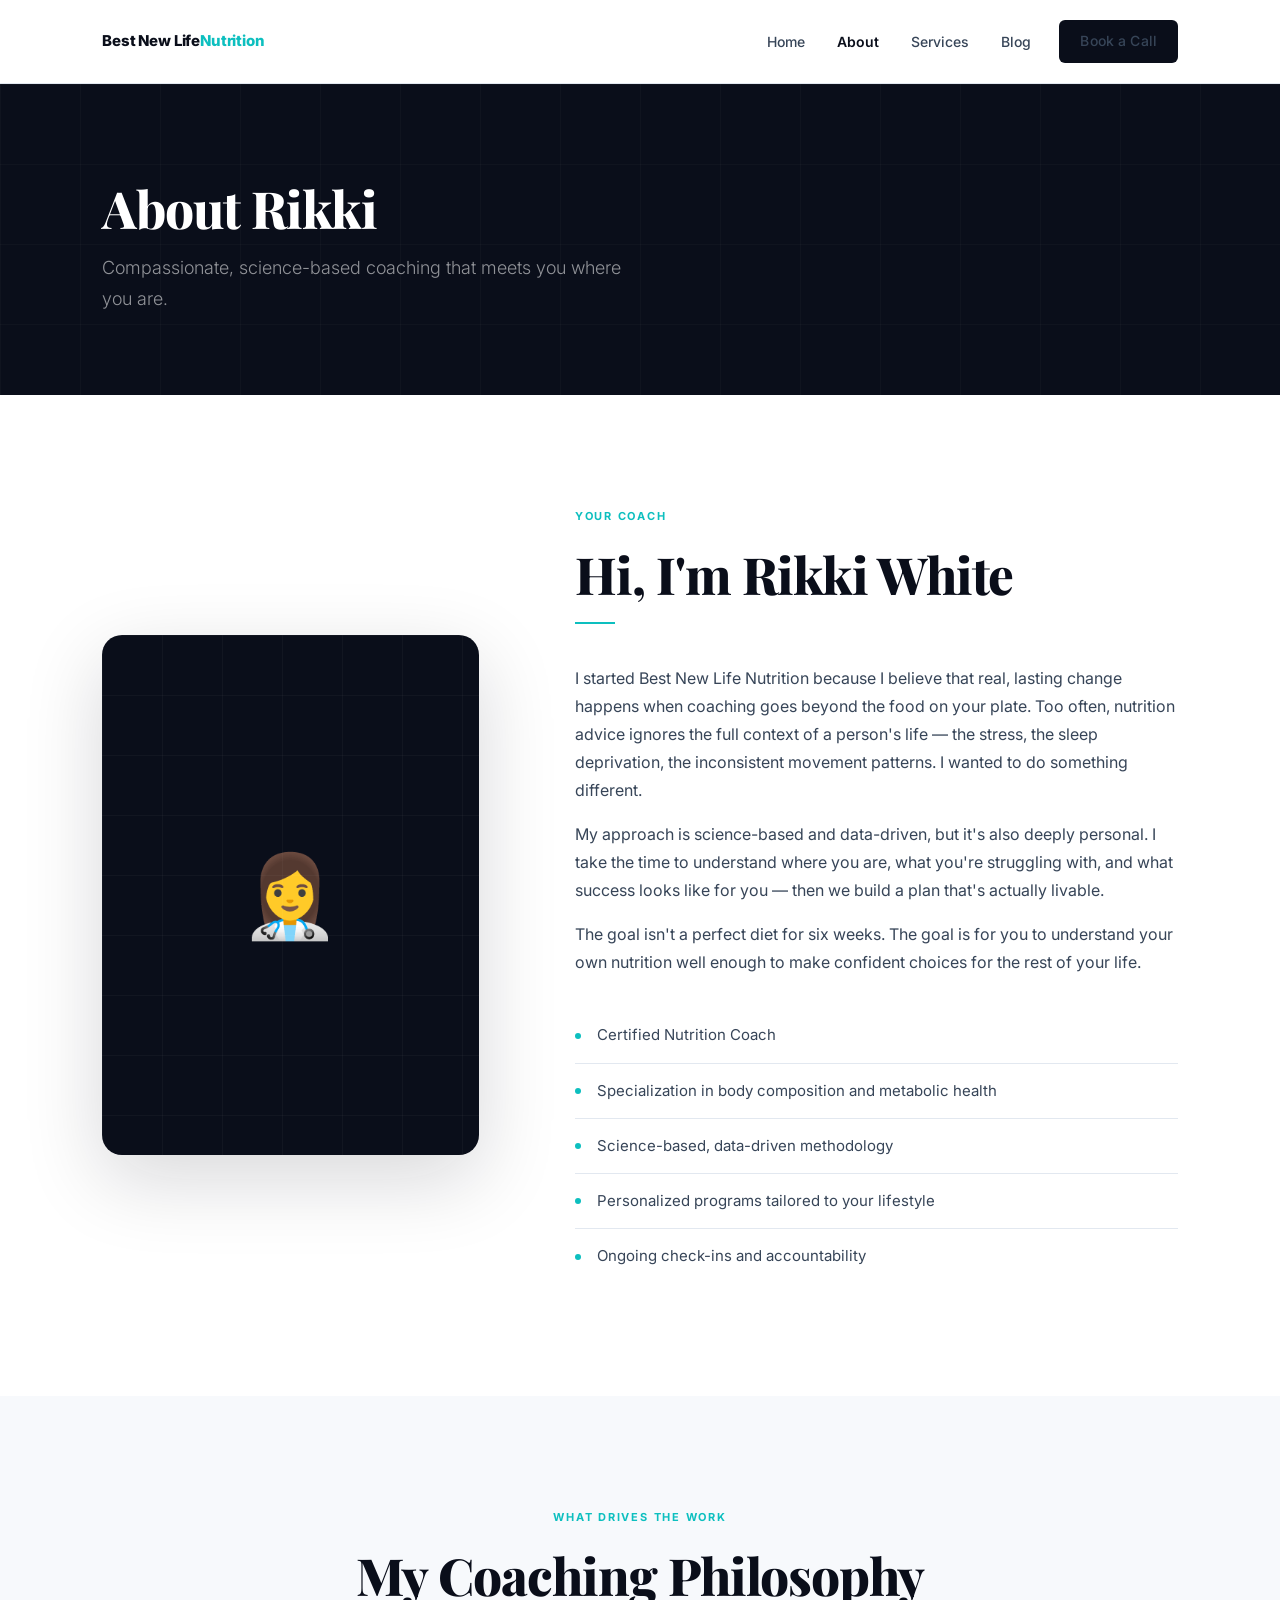
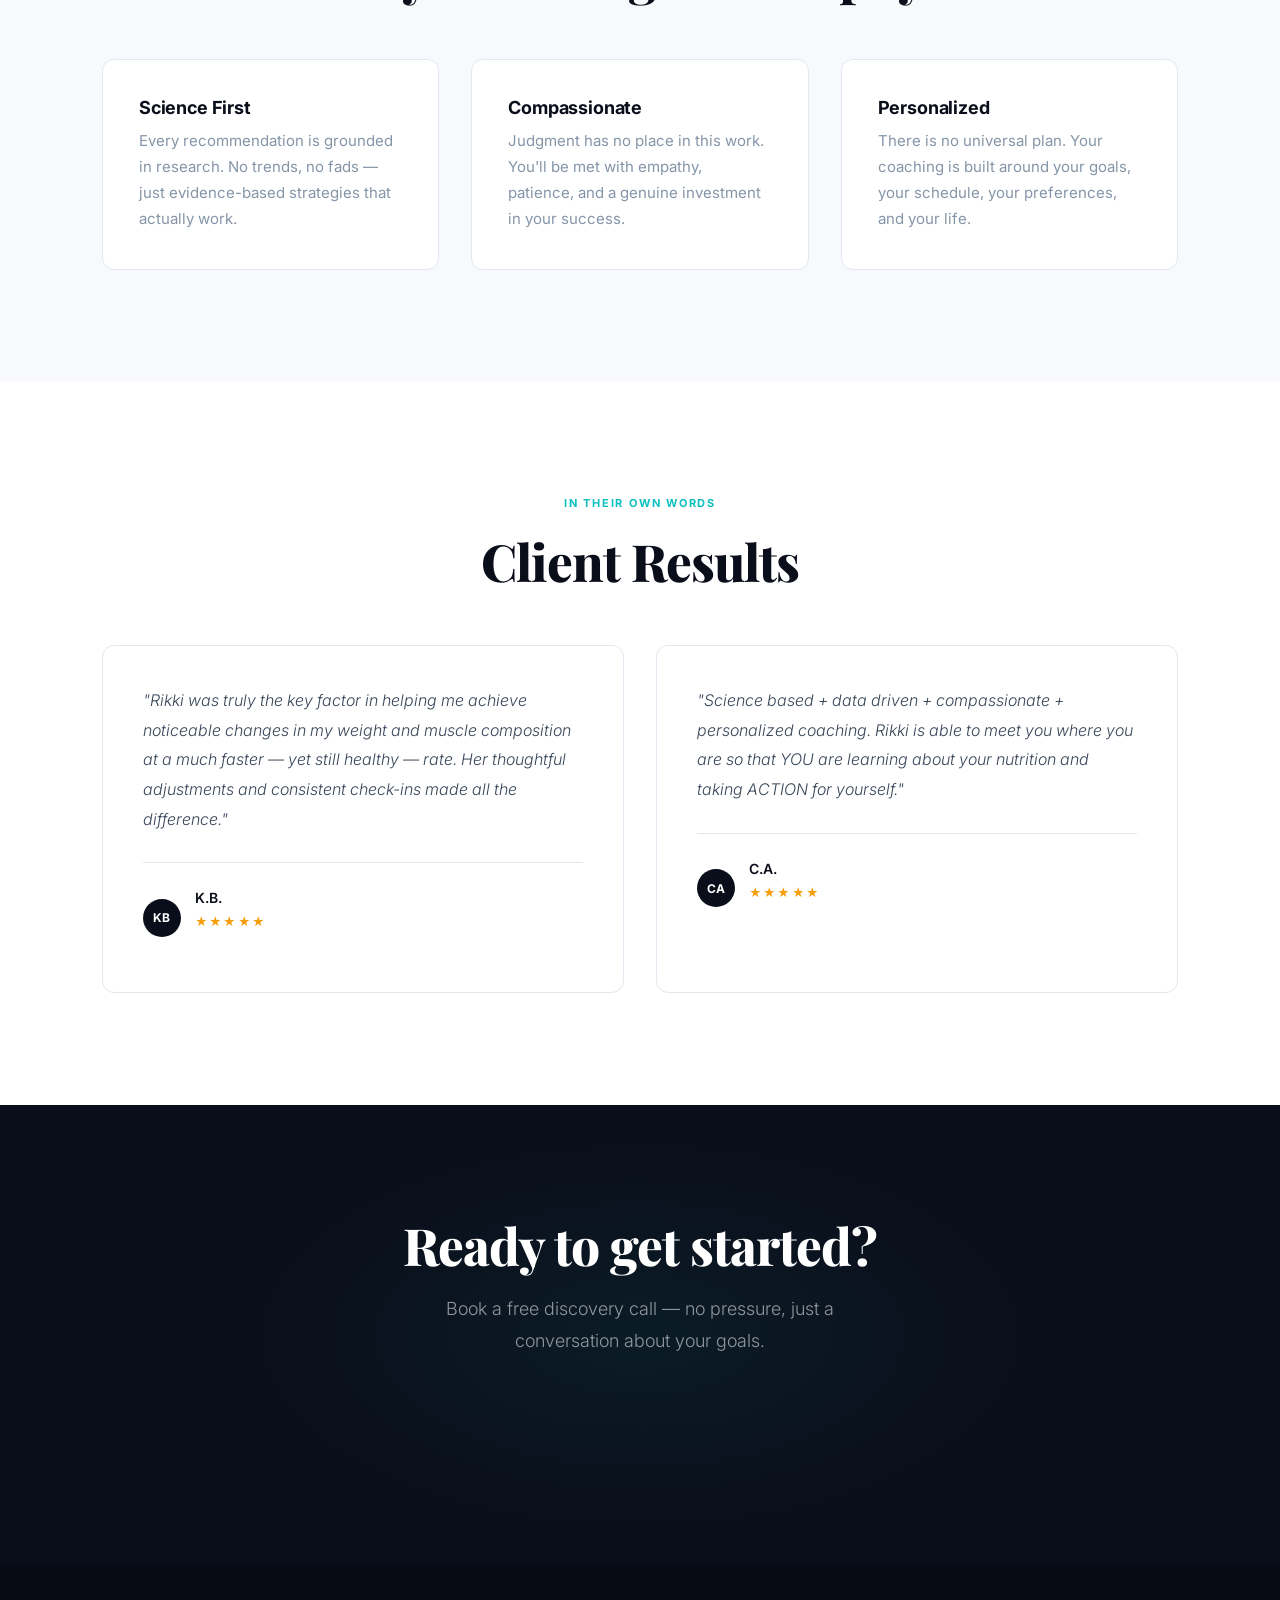
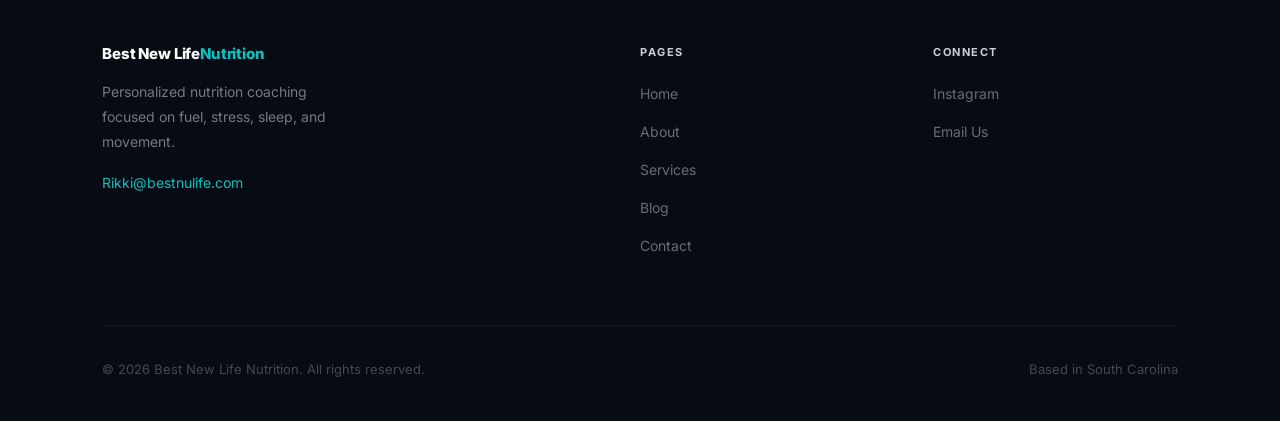
==== commit abb6ef0b: "Premium redesign: editorial typography, clean layout, no emojis Playfair Display serif headlines, In" ====
--- a/about.html
+++ b/about.html
@@ -40,8 +40,8 @@
       <div class="about-grid">
         <div class="about-img-placeholder">👩‍⚕️</div>
         <div>
-          <p class="section-eyebrow">Your Coach</p>
-          <h2>Hi, I'm <em style="font-style:normal;color:var(--teal-dark)">Rikki White</em></h2>
+          <p class="overline">Your Coach</p>
+          <h2>Hi, I'm Rikki White</h2>
           <div class="divider"></div>
           <p>I started Best New Life Nutrition because I believe that real, lasting change happens when coaching goes beyond the food on your plate. Too often, nutrition advice ignores the full context of a person's life — the stress, the sleep deprivation, the inconsistent movement patterns. I wanted to do something different.</p>
           <p>My approach is science-based and data-driven, but it's also deeply personal. I take the time to understand where you are, what you're struggling with, and what success looks like for you — then we build a plan that's actually livable.</p>
@@ -59,26 +59,22 @@
   </section>
 
   <!-- VALUES -->
-  <section class="bg-light">
+  <section class="bg-off-white">
     <div class="container">
-      <p class="section-label text-center">What Drives the Work</p>
-      <h2 class="section-title text-center">My Coaching Philosophy</h2>
-      <div class="divider center"></div>
-      <div class="grid-3" style="margin-top: 2rem;">
+      <span class="overline text-center" style="display:block;">What Drives the Work</span>
+      <h2 class="text-center" style="margin-bottom:3.5rem;">My Coaching Philosophy</h2>
+      <div class="grid-3">
         <div class="card">
-          <div class="card-icon">🔬</div>
           <h3>Science First</h3>
-          <p>Every recommendation is grounded in research. No trends, no fads — just evidence-based strategies that actually work.</p>
+          <p style="margin-top:0.5rem;color:var(--text-muted);font-size:0.9375rem;">Every recommendation is grounded in research. No trends, no fads — just evidence-based strategies that actually work.</p>
         </div>
         <div class="card">
-          <div class="card-icon">❤️</div>
           <h3>Compassionate</h3>
-          <p>Judgment has no place in this work. You'll be met with empathy, patience, and a genuine investment in your success.</p>
+          <p style="margin-top:0.5rem;color:var(--text-muted);font-size:0.9375rem;">Judgment has no place in this work. You'll be met with empathy, patience, and a genuine investment in your success.</p>
         </div>
         <div class="card">
-          <div class="card-icon">🎯</div>
           <h3>Personalized</h3>
-          <p>There is no universal plan. Your coaching is built around your goals, your schedule, your preferences, and your life.</p>
+          <p style="margin-top:0.5rem;color:var(--text-muted);font-size:0.9375rem;">There is no universal plan. Your coaching is built around your goals, your schedule, your preferences, and your life.</p>
         </div>
       </div>
     </div>
@@ -87,10 +83,9 @@
   <!-- TESTIMONIALS -->
   <section>
     <div class="container">
-      <p class="section-label text-center">In Their Own Words</p>
-      <h2 class="section-title text-center">Client Results</h2>
-      <div class="divider center"></div>
-      <div class="grid-2" style="margin-top: 1rem;">
+      <span class="overline text-center" style="display:block;">In Their Own Words</span>
+      <h2 class="text-center" style="margin-bottom:3.5rem;">Client Results</h2>
+      <div class="grid-2">
         <div class="testimonial">
           <blockquote>"Rikki was truly the key factor in helping me achieve noticeable changes in my weight and muscle composition at a much faster — yet still healthy — rate. Her thoughtful adjustments and consistent check-ins made all the difference."</blockquote>
           <div class="testimonial-meta">
--- a/css/style.css
+++ b/css/style.css
@@ -1,92 +1,85 @@
 /* ============================================================
-   Best New Life Nutrition — Modern Design System
-   ============================================================ */
-
-@import url('https://fonts.googleapis.com/css2?family=Inter:wght@400;500;600;700;800;900&family=Montserrat:wght@700;800;900&display=swap');
+   Best New Life Nutrition — Premium Design System
+   ============================================================ */
+
+@import url('https://fonts.googleapis.com/css2?family=Inter:ital,wght@0,300;0,400;0,500;0,600;0,700;1,300&family=Playfair+Display:wght@700;800&display=swap');
 
 :root {
-  /* Colors */
-  --navy:          #07192e;
-  --blue-deep:     #0f3460;
-  --blue-mid:      #1a6cc4;
-  --blue-bright:   #2d8ce8;
-  --teal:          #00c4cc;
-  --teal-dark:     #009ea5;
+  --ink:           #0a0e1a;
+  --ink-soft:      #1e2d3d;
+  --blue:          #1455c0;
+  --blue-hover:    #0f44a8;
+  --teal:          #0dbfbf;
   --white:         #ffffff;
-  --off-white:     #f5f9ff;
-  --surface:       #eef4fb;
-  --text-dark:     #0d1b2a;
-  --text-body:     #3d5166;
-  --text-muted:    #7a90a8;
-  --border:        #dae4f0;
-
-  /* Gradients */
-  --grad-primary:  linear-gradient(135deg, #07192e 0%, #0f3460 45%, #1a6cc4 100%);
-  --grad-vibrant:  linear-gradient(135deg, #0f3460 0%, #1a6cc4 60%, #00c4cc 100%);
-  --grad-teal:     linear-gradient(135deg, #1a6cc4 0%, #00c4cc 100%);
-  --grad-surface:  linear-gradient(160deg, #eef4fb 0%, #daeeff 100%);
-  --grad-card:     linear-gradient(160deg, #ffffff 0%, #f0f7ff 100%);
-
-  /* Shadows */
-  --shadow-sm:     0 2px 8px rgba(7, 25, 46, 0.08);
-  --shadow-md:     0 6px 24px rgba(7, 25, 46, 0.10);
-  --shadow-lg:     0 16px 48px rgba(7, 25, 46, 0.14);
-  --shadow-blue:   0 8px 32px rgba(26, 108, 196, 0.25);
-  --shadow-teal:   0 8px 32px rgba(0, 196, 204, 0.30);
-
-  /* Radii */
-  --radius-sm:     8px;
-  --radius:        16px;
-  --radius-lg:     24px;
-  --radius-xl:     32px;
-
-  /* Transitions */
-  --ease:          cubic-bezier(0.4, 0, 0.2, 1);
-  --transition:    all 0.25s var(--ease);
-  --transition-slow: all 0.4s var(--ease);
-}
-
-/* ============================================================
-   RESET & BASE
+  --off-white:     #f7f9fc;
+  --surface:       #eef2f8;
+  --text:          #374558;
+  --text-muted:    #8595a8;
+  --border:        #e2e8f0;
+  --border-dark:   rgba(255,255,255,0.1);
+
+  --shadow-sm:  0 1px 4px rgba(10,14,26,0.06);
+  --shadow-md:  0 4px 20px rgba(10,14,26,0.08);
+  --shadow-lg:  0 12px 48px rgba(10,14,26,0.12);
+  --shadow-xl:  0 24px 80px rgba(10,14,26,0.16);
+
+  --radius:    12px;
+  --radius-lg: 20px;
+  --ease:      cubic-bezier(0.22, 1, 0.36, 1);
+}
+
+/* ============================================================
+   RESET
    ============================================================ */
 *, *::before, *::after { box-sizing: border-box; margin: 0; padding: 0; }
-
-html {
-  scroll-behavior: smooth;
-  -webkit-font-smoothing: antialiased;
-  -moz-osx-font-smoothing: grayscale;
-}
+html { scroll-behavior: smooth; -webkit-font-smoothing: antialiased; }
 
 body {
-  font-family: 'Inter', system-ui, -apple-system, sans-serif;
-  font-size: 1.0625rem;
-  line-height: 1.7;
-  color: var(--text-body);
+  font-family: 'Inter', system-ui, sans-serif;
+  font-size: 1rem;
+  line-height: 1.75;
+  color: var(--text);
   background: var(--white);
 }
 
 img { max-width: 100%; display: block; }
-a { color: var(--blue-mid); text-decoration: none; transition: var(--transition); }
+a { color: var(--blue); text-decoration: none; transition: color 0.2s; }
 a:hover { color: var(--teal); }
 
 /* ============================================================
    TYPOGRAPHY
    ============================================================ */
-h1, h2, h3, h4 {
-  font-family: 'Montserrat', 'Inter', sans-serif;
-  line-height: 1.15;
+h1, h2 {
+  font-family: 'Playfair Display', Georgia, serif;
   font-weight: 800;
-  color: var(--text-dark);
+  color: var(--ink);
+  line-height: 1.1;
   letter-spacing: -0.02em;
 }
 
-h1 { font-size: clamp(2.4rem, 5.5vw, 3.75rem); }
-h2 { font-size: clamp(1.75rem, 3.5vw, 2.6rem); }
-h3 { font-size: 1.25rem; font-weight: 700; }
-h4 { font-size: 1rem; font-weight: 700; }
+h3, h4 {
+  font-family: 'Inter', sans-serif;
+  font-weight: 700;
+  color: var(--ink);
+  line-height: 1.3;
+}
+
+h1 { font-size: clamp(3rem, 6vw, 5rem); }
+h2 { font-size: clamp(2.25rem, 4vw, 3.5rem); }
+h3 { font-size: 1.125rem; letter-spacing: -0.01em; }
 
 p { margin-bottom: 1rem; }
 p:last-child { margin-bottom: 0; }
+
+.overline {
+  font-size: 0.6875rem;
+  font-weight: 700;
+  letter-spacing: 0.16em;
+  text-transform: uppercase;
+  color: var(--teal);
+  margin-bottom: 1.25rem;
+  display: block;
+}
 
 /* ============================================================
    LAYOUT
@@ -97,41 +90,10 @@
   padding: 0 2rem;
 }
 
-section { padding: 6rem 0; }
-
-.section-eyebrow {
-  display: inline-flex;
-  align-items: center;
-  gap: 0.5rem;
-  font-size: 0.75rem;
-  font-weight: 700;
-  letter-spacing: 0.14em;
-  text-transform: uppercase;
-  color: var(--teal-dark);
-  margin-bottom: 0.875rem;
-}
-
-.section-eyebrow::before {
-  content: '';
-  display: inline-block;
-  width: 24px;
-  height: 2px;
-  background: var(--grad-teal);
-  border-radius: 2px;
-}
-
-.section-title { margin-bottom: 1rem; }
-
-.section-intro {
-  font-size: 1.125rem;
-  color: var(--text-body);
-  max-width: 600px;
-  line-height: 1.8;
-}
-
-/* Grids */
-.grid-3 { display: grid; grid-template-columns: repeat(3, 1fr); gap: 1.5rem; }
-.grid-2 { display: grid; grid-template-columns: repeat(2, 1fr); gap: 1.5rem; }
+section { padding: 7rem 0; }
+
+.grid-2 { display: grid; grid-template-columns: repeat(2,1fr); gap: 2rem; }
+.grid-3 { display: grid; grid-template-columns: repeat(3,1fr); gap: 2rem; }
 
 /* ============================================================
    BUTTONS
@@ -139,75 +101,52 @@
 .btn {
   display: inline-flex;
   align-items: center;
-  justify-content: center;
   gap: 0.5rem;
-  padding: 0.875rem 2.25rem;
-  border-radius: var(--radius-xl);
+  padding: 0.875rem 2rem;
   font-family: 'Inter', sans-serif;
-  font-weight: 700;
   font-size: 0.9375rem;
+  font-weight: 600;
   letter-spacing: 0.01em;
-  border: 2px solid transparent;
+  border-radius: 6px;
+  border: 1.5px solid transparent;
   cursor: pointer;
-  transition: var(--transition);
+  transition: all 0.22s var(--ease);
   white-space: nowrap;
-  position: relative;
-  overflow: hidden;
-}
-
-.btn::after {
-  content: '';
-  position: absolute;
-  inset: 0;
-  background: rgba(255,255,255,0);
-  transition: var(--transition);
-}
-
-.btn:hover::after { background: rgba(255,255,255,0.08); }
-
-/* Primary */
+}
+
 .btn-primary {
-  background: var(--grad-teal);
-  color: var(--white);
-  box-shadow: var(--shadow-teal);
+  background: var(--ink);
+  color: var(--white);
 }
 .btn-primary:hover {
-  color: var(--white);
-  transform: translateY(-2px);
-  box-shadow: 0 12px 40px rgba(0, 196, 204, 0.4);
-}
-.btn-primary:active { transform: translateY(0); }
-
-/* Outline white */
+  background: var(--blue);
+  color: var(--white);
+  transform: translateY(-1px);
+  box-shadow: 0 6px 24px rgba(20,85,192,0.3);
+}
+
+.btn-ghost {
+  background: transparent;
+  border-color: rgba(255,255,255,0.35);
+  color: var(--white);
+}
+.btn-ghost:hover {
+  border-color: rgba(255,255,255,0.7);
+  background: rgba(255,255,255,0.08);
+  color: var(--white);
+}
+
 .btn-outline {
-  border-color: rgba(255,255,255,0.6);
-  color: var(--white);
-  background: rgba(255,255,255,0.08);
-  backdrop-filter: blur(8px);
+  background: transparent;
+  border-color: var(--ink);
+  color: var(--ink);
 }
 .btn-outline:hover {
-  border-color: var(--white);
-  background: rgba(255,255,255,0.18);
-  color: var(--white);
-}
-
-/* Outline blue */
-.btn-outline-blue {
-  border-color: var(--blue-mid);
-  color: var(--blue-mid);
-  background: transparent;
-}
-.btn-outline-blue:hover {
-  background: var(--blue-mid);
-  color: var(--white);
-  box-shadow: var(--shadow-blue);
-}
-
-/* Large variant */
-.btn-lg {
-  padding: 1.0625rem 2.75rem;
-  font-size: 1rem;
-}
+  background: var(--ink);
+  color: var(--white);
+}
+
+.btn-lg { padding: 1.0625rem 2.5rem; font-size: 1rem; }
 
 /* ============================================================
    NAVIGATION
@@ -216,53 +155,51 @@
   position: sticky;
   top: 0;
   z-index: 200;
-  background: rgba(255, 255, 255, 0.92);
-  backdrop-filter: blur(16px);
-  -webkit-backdrop-filter: blur(16px);
-  border-bottom: 1px solid rgba(218, 228, 240, 0.6);
-  transition: var(--transition);
+  background: rgba(255,255,255,0.94);
+  backdrop-filter: blur(20px);
+  -webkit-backdrop-filter: blur(20px);
+  border-bottom: 1px solid var(--border);
 }
 
 .nav-inner {
   display: flex;
   align-items: center;
   justify-content: space-between;
-  padding: 1.125rem 2rem;
+  padding: 1.25rem 2rem;
   max-width: 1140px;
   margin: 0 auto;
 }
 
 .nav-logo {
-  font-family: 'Montserrat', sans-serif;
-  font-weight: 900;
-  font-size: 1.05rem;
-  color: var(--navy);
+  font-family: 'Inter', sans-serif;
+  font-weight: 800;
+  font-size: 0.9375rem;
+  color: var(--ink);
+  letter-spacing: -0.01em;
   line-height: 1.2;
-  letter-spacing: -0.01em;
-}
-.nav-logo span { color: var(--teal-dark); }
+}
+.nav-logo span { color: var(--teal); }
 
 .nav-links {
   display: flex;
-  gap: 0.25rem;
+  align-items: center;
+  gap: 0.5rem;
   list-style: none;
-  align-items: center;
 }
 
 .nav-links a {
-  font-weight: 600;
-  font-size: 0.9rem;
-  color: var(--text-body);
-  padding: 0.4rem 0.875rem;
-  border-radius: var(--radius-sm);
-  letter-spacing: 0.01em;
-}
-
-.nav-links a:hover { color: var(--blue-mid); background: var(--surface); }
-.nav-links a.active { color: var(--blue-mid); }
+  font-size: 0.875rem;
+  font-weight: 500;
+  color: var(--text);
+  padding: 0.4rem 0.75rem;
+  border-radius: 6px;
+  transition: all 0.18s;
+}
+.nav-links a:hover { color: var(--ink); background: var(--surface); }
+.nav-links a.active { color: var(--ink); font-weight: 600; }
 
 .nav-links .btn {
-  padding: 0.5rem 1.375rem;
+  padding: 0.5rem 1.25rem;
   font-size: 0.875rem;
   margin-left: 0.5rem;
 }
@@ -271,278 +208,282 @@
   display: none;
   flex-direction: column;
   gap: 5px;
-  cursor: pointer;
   background: none;
   border: none;
-  padding: 6px;
-  border-radius: var(--radius-sm);
+  cursor: pointer;
+  padding: 4px;
 }
 .nav-toggle span {
   display: block;
   width: 22px;
   height: 2px;
-  background: var(--navy);
+  background: var(--ink);
   border-radius: 2px;
-  transition: var(--transition);
-}
-.nav-toggle:hover { background: var(--surface); }
+  transition: all 0.2s;
+}
 
 /* ============================================================
    HERO
    ============================================================ */
 .hero {
-  background: var(--grad-primary);
-  color: var(--white);
-  padding: 8rem 0 7rem;
+  background: var(--ink);
+  color: var(--white);
+  padding: 9rem 0 8rem;
   position: relative;
   overflow: hidden;
 }
 
-/* Mesh / orb effects */
-.hero::before {
+.hero-bg-line {
+  position: absolute;
+  inset: 0;
+  background-image:
+    linear-gradient(rgba(255,255,255,0.03) 1px, transparent 1px),
+    linear-gradient(90deg, rgba(255,255,255,0.03) 1px, transparent 1px);
+  background-size: 80px 80px;
+  pointer-events: none;
+}
+
+.hero-bg-glow {
+  position: absolute;
+  top: -10%;
+  right: -5%;
+  width: 50vw;
+  height: 70vh;
+  background: radial-gradient(ellipse at top right, rgba(13,191,191,0.12) 0%, transparent 65%);
+  pointer-events: none;
+}
+
+.hero-content {
+  max-width: 780px;
+  position: relative;
+  z-index: 1;
+}
+
+.hero h1 {
+  color: var(--white);
+  margin-bottom: 1.75rem;
+}
+
+.hero h1 em {
+  font-style: italic;
+  color: var(--teal);
+}
+
+.hero-subtitle {
+  font-size: 1.1875rem;
+  font-weight: 300;
+  color: rgba(255,255,255,0.65);
+  max-width: 520px;
+  line-height: 1.8;
+  margin-bottom: 3rem;
+}
+
+.hero-actions {
+  display: flex;
+  align-items: center;
+  gap: 1.25rem;
+  flex-wrap: wrap;
+}
+
+.hero-divider {
+  margin-top: 5rem;
+  padding-top: 3rem;
+  border-top: 1px solid rgba(255,255,255,0.08);
+  display: flex;
+  gap: 4rem;
+}
+
+.stat-value {
+  font-family: 'Playfair Display', serif;
+  font-size: 2.5rem;
+  font-weight: 800;
+  color: var(--white);
+  line-height: 1;
+  margin-bottom: 0.25rem;
+}
+
+.stat-label {
+  font-size: 0.8125rem;
+  font-weight: 500;
+  color: rgba(255,255,255,0.45);
+  letter-spacing: 0.04em;
+}
+
+/* ============================================================
+   PILLARS / APPROACH
+   ============================================================ */
+.pillars {
+  counter-reset: pillar;
+}
+
+.pillar-item {
+  display: grid;
+  grid-template-columns: 80px 1fr;
+  gap: 2rem;
+  padding: 2.5rem 0;
+  border-bottom: 1px solid var(--border);
+  align-items: start;
+  transition: all 0.25s;
+}
+
+.pillar-item:first-child { border-top: 1px solid var(--border); }
+
+.pillar-num {
+  font-family: 'Playfair Display', serif;
+  font-size: 2rem;
+  font-weight: 800;
+  color: var(--border);
+  line-height: 1;
+  padding-top: 0.1rem;
+  transition: color 0.25s;
+}
+
+.pillar-item:hover .pillar-num { color: var(--teal); }
+.pillar-item:hover h3 { color: var(--blue); }
+
+.pillar-body h3 {
+  margin-bottom: 0.5rem;
+  font-size: 1.0625rem;
+  transition: color 0.25s;
+}
+
+.pillar-body p {
+  font-size: 0.9375rem;
+  color: var(--text-muted);
+  max-width: 540px;
+}
+
+/* ============================================================
+   CARDS
+   ============================================================ */
+.card {
+  background: var(--white);
+  border-radius: var(--radius);
+  border: 1px solid var(--border);
+  padding: 2.25rem;
+  transition: all 0.3s var(--ease);
+}
+
+.card:hover {
+  border-color: transparent;
+  box-shadow: var(--shadow-lg);
+  transform: translateY(-4px);
+}
+
+/* ============================================================
+   SPLIT SECTION (About snippet)
+   ============================================================ */
+.split {
+  display: grid;
+  grid-template-columns: 1fr 1fr;
+  gap: 0;
+  min-height: 560px;
+}
+
+.split-image {
+  background: var(--ink);
+  position: relative;
+  overflow: hidden;
+  border-radius: 0;
+  display: flex;
+  align-items: center;
+  justify-content: center;
+  min-height: 480px;
+}
+
+.split-image-placeholder {
+  font-size: 5rem;
+  opacity: 0.6;
+  position: relative;
+  z-index: 1;
+}
+
+.split-image::after {
   content: '';
   position: absolute;
-  top: -20%;
-  right: -5%;
-  width: 55vw;
-  height: 55vw;
-  max-width: 720px;
-  max-height: 720px;
-  background: radial-gradient(circle at center, rgba(0, 196, 204, 0.18) 0%, rgba(26, 108, 196, 0.12) 40%, transparent 70%);
+  inset: 0;
+  background: linear-gradient(135deg, rgba(13,191,191,0.08) 0%, transparent 60%);
+}
+
+.split-body {
+  padding: 5rem 4rem;
+  display: flex;
+  flex-direction: column;
+  justify-content: center;
+  background: var(--off-white);
+}
+
+/* ============================================================
+   TESTIMONIALS
+   ============================================================ */
+.testimonial {
+  background: var(--white);
+  border: 1px solid var(--border);
+  border-radius: var(--radius);
+  padding: 2.5rem;
+  transition: all 0.3s var(--ease);
+}
+
+.testimonial:hover {
+  box-shadow: var(--shadow-lg);
+  border-color: transparent;
+  transform: translateY(-3px);
+}
+
+.testimonial-stars {
+  color: #f59e0b;
+  font-size: 0.75rem;
+  letter-spacing: 0.1em;
+  margin-bottom: 1.25rem;
+}
+
+.testimonial blockquote {
+  font-size: 1rem;
+  line-height: 1.85;
+  color: var(--text);
+  font-style: italic;
+  font-weight: 300;
+  margin-bottom: 1.75rem;
+}
+
+.testimonial-meta {
+  display: flex;
+  align-items: center;
+  gap: 0.875rem;
+  border-top: 1px solid var(--border);
+  padding-top: 1.25rem;
+}
+
+.testimonial-avatar {
+  width: 38px;
+  height: 38px;
   border-radius: 50%;
-  pointer-events: none;
-}
-
-.hero::after {
-  content: '';
-  position: absolute;
-  bottom: -10%;
-  left: -5%;
-  width: 40vw;
-  height: 40vw;
-  max-width: 500px;
-  max-height: 500px;
-  background: radial-gradient(circle at center, rgba(26, 108, 196, 0.15) 0%, transparent 70%);
-  border-radius: 50%;
-  pointer-events: none;
-}
-
-.hero-content {
-  max-width: 720px;
-  position: relative;
-  z-index: 1;
-}
-
-.hero-badge {
-  display: inline-flex;
-  align-items: center;
-  gap: 0.5rem;
-  background: rgba(0, 196, 204, 0.15);
-  border: 1px solid rgba(0, 196, 204, 0.35);
-  color: rgba(255, 255, 255, 0.95);
+  background: var(--ink);
+  color: var(--white);
+  display: flex;
+  align-items: center;
+  justify-content: center;
   font-size: 0.75rem;
   font-weight: 700;
-  letter-spacing: 0.14em;
-  text-transform: uppercase;
-  padding: 0.4rem 1.125rem;
-  border-radius: var(--radius-xl);
-  margin-bottom: 1.75rem;
-}
-
-.hero-badge::before {
-  content: '';
-  width: 6px;
-  height: 6px;
-  background: var(--teal);
-  border-radius: 50%;
-  animation: pulse 2s ease-in-out infinite;
-}
-
-@keyframes pulse {
-  0%, 100% { opacity: 1; transform: scale(1); }
-  50% { opacity: 0.6; transform: scale(0.8); }
-}
-
-.hero h1 {
-  color: var(--white);
-  margin-bottom: 1.5rem;
-  text-shadow: 0 2px 20px rgba(0,0,0,0.15);
-}
-
-.hero h1 em {
+  flex-shrink: 0;
+  letter-spacing: 0.02em;
+}
+
+.testimonial cite {
+  font-weight: 600;
   font-style: normal;
-  color: var(--teal);
-  position: relative;
-}
-
-.hero > .container > .hero-content > p {
-  font-size: 1.2rem;
-  color: rgba(255, 255, 255, 0.82);
-  margin-bottom: 2.5rem;
-  max-width: 580px;
-  line-height: 1.75;
-  font-weight: 400;
-}
-
-.hero-actions { display: flex; gap: 1rem; flex-wrap: wrap; align-items: center; }
-
-/* Stats row */
-.hero-stats {
-  display: flex;
-  gap: 2.5rem;
-  margin-top: 3.5rem;
-  padding-top: 2.5rem;
-  border-top: 1px solid rgba(255,255,255,0.12);
-}
-
-.hero-stat-value {
-  font-family: 'Montserrat', sans-serif;
-  font-size: 1.875rem;
-  font-weight: 900;
-  color: var(--white);
-  line-height: 1;
-  margin-bottom: 0.25rem;
-}
-
-.hero-stat-label {
-  font-size: 0.8rem;
-  font-weight: 500;
-  color: rgba(255,255,255,0.6);
-  letter-spacing: 0.04em;
-}
-
-/* ============================================================
-   CARDS
-   ============================================================ */
-.card {
-  background: var(--grad-card);
-  border-radius: var(--radius);
-  border: 1px solid var(--border);
-  padding: 2rem;
-  transition: var(--transition-slow);
-  position: relative;
-  overflow: hidden;
-}
-
-.card::before {
-  content: '';
-  position: absolute;
-  top: 0;
-  left: 0;
-  right: 0;
-  height: 3px;
-  background: var(--grad-teal);
-  opacity: 0;
-  transition: var(--transition);
-}
-
-.card:hover {
-  transform: translateY(-6px);
-  box-shadow: var(--shadow-lg);
-  border-color: transparent;
-}
-
-.card:hover::before { opacity: 1; }
-
-.card-icon {
-  width: 56px;
-  height: 56px;
-  border-radius: 14px;
-  background: var(--grad-surface);
-  border: 1px solid var(--border);
-  display: flex;
-  align-items: center;
-  justify-content: center;
-  margin-bottom: 1.375rem;
-  font-size: 1.5rem;
-  transition: var(--transition);
-}
-
-.card:hover .card-icon {
-  background: var(--grad-teal);
-  border-color: transparent;
-  transform: scale(1.08);
-}
-
-/* ============================================================
-   TESTIMONIALS
-   ============================================================ */
-.testimonial {
-  background: var(--white);
-  border-radius: var(--radius);
-  padding: 2.25rem;
-  box-shadow: var(--shadow-md);
-  border: 1px solid var(--border);
-  position: relative;
-  transition: var(--transition-slow);
-}
-
-.testimonial::before {
-  content: '\201C';
-  position: absolute;
-  top: 1.25rem;
-  right: 1.75rem;
-  font-family: 'Montserrat', serif;
-  font-size: 5rem;
-  font-weight: 900;
-  line-height: 1;
-  color: var(--teal);
-  opacity: 0.15;
-}
-
-.testimonial:hover {
-  transform: translateY(-4px);
-  box-shadow: var(--shadow-lg);
-}
-
-.testimonial blockquote {
-  font-size: 1.0rem;
-  color: var(--text-body);
-  font-style: italic;
-  margin-bottom: 1.25rem;
-  line-height: 1.85;
-  position: relative;
-  z-index: 1;
-}
-
-.testimonial-meta { display: flex; align-items: center; gap: 0.75rem; }
-
-.testimonial-avatar {
-  width: 40px;
-  height: 40px;
-  border-radius: 50%;
-  background: var(--grad-teal);
-  display: flex;
-  align-items: center;
-  justify-content: center;
-  font-weight: 800;
-  font-size: 0.9rem;
-  color: var(--white);
-  flex-shrink: 0;
-}
-
-.testimonial cite {
-  font-weight: 700;
-  font-style: normal;
-  color: var(--text-dark);
-  font-size: 0.9rem;
-  display: block;
-}
-
-.testimonial-stars {
-  font-size: 0.75rem;
-  color: #f59e0b;
-  letter-spacing: 0.05em;
+  font-size: 0.875rem;
+  color: var(--ink);
 }
 
 /* ============================================================
    CTA BAND
    ============================================================ */
 .cta-band {
-  background: var(--grad-vibrant);
-  color: var(--white);
+  background: var(--ink);
+  color: var(--white);
+  padding: 7rem 0;
   text-align: center;
-  padding: 6rem 0;
   position: relative;
   overflow: hidden;
 }
@@ -553,185 +494,288 @@
   top: 50%;
   left: 50%;
   transform: translate(-50%, -50%);
-  width: 600px;
-  height: 600px;
-  background: radial-gradient(circle, rgba(0,196,204,0.15) 0%, transparent 65%);
-  border-radius: 50%;
+  width: 800px;
+  height: 400px;
+  background: radial-gradient(ellipse, rgba(13,191,191,0.08) 0%, transparent 70%);
   pointer-events: none;
 }
 
-.cta-band h2 {
-  color: var(--white);
-  margin-bottom: 1rem;
+.cta-band h2 { color: var(--white); margin-bottom: 1.25rem; position: relative; z-index: 1; }
+.cta-band p {
+  color: rgba(255,255,255,0.55);
+  font-weight: 300;
+  font-size: 1.125rem;
+  max-width: 480px;
+  margin: 0 auto 2.5rem;
   position: relative;
   z-index: 1;
 }
 
-.cta-band p {
-  color: rgba(255, 255, 255, 0.82);
-  margin-bottom: 2.5rem;
-  font-size: 1.125rem;
-  max-width: 520px;
-  margin-left: auto;
-  margin-right: auto;
+/* ============================================================
+   PAGE HERO
+   ============================================================ */
+.page-hero {
+  background: var(--ink);
+  color: var(--white);
+  padding: 6rem 0 5rem;
   position: relative;
-  z-index: 1;
-}
+  overflow: hidden;
+}
+
+.page-hero::after {
+  content: '';
+  position: absolute;
+  inset: 0;
+  background-image:
+    linear-gradient(rgba(255,255,255,0.025) 1px, transparent 1px),
+    linear-gradient(90deg, rgba(255,255,255,0.025) 1px, transparent 1px);
+  background-size: 80px 80px;
+  pointer-events: none;
+}
+
+.page-hero h1 { color: var(--white); margin-bottom: 1rem; position: relative; z-index: 1; font-size: clamp(2.25rem, 4vw, 3.5rem); }
+.page-hero p  { color: rgba(255,255,255,0.55); font-size: 1.125rem; font-weight: 300; max-width: 520px; position: relative; z-index: 1; }
 
 /* ============================================================
    FOOTER
    ============================================================ */
 footer {
-  background: var(--navy);
-  color: rgba(255, 255, 255, 0.6);
-  padding: 4rem 0 2.5rem;
+  background: #060b14;
+  color: rgba(255,255,255,0.45);
+  padding: 5rem 0 2.5rem;
 }
 
 .footer-inner {
   display: grid;
   grid-template-columns: 2fr 1fr 1fr;
   gap: 3rem;
-  margin-bottom: 3rem;
-}
-
-.footer-brand .nav-logo { color: var(--white); margin-bottom: 1rem; font-size: 1rem; }
-.footer-brand p { font-size: 0.9rem; line-height: 1.75; max-width: 280px; }
+  margin-bottom: 3.5rem;
+}
+
+.footer-brand .nav-logo { color: var(--white); margin-bottom: 1rem; }
+.footer-brand p { font-size: 0.875rem; line-height: 1.8; max-width: 260px; }
 
 footer h4 {
   font-family: 'Inter', sans-serif;
-  color: var(--white);
-  font-size: 0.75rem;
+  color: rgba(255,255,255,0.8);
+  font-size: 0.6875rem;
+  font-weight: 700;
+  text-transform: uppercase;
+  letter-spacing: 0.14em;
+  margin-bottom: 1.25rem;
+}
+
+.footer-links { list-style: none; }
+.footer-links li { margin-bottom: 0.625rem; }
+.footer-links a {
+  color: rgba(255,255,255,0.4);
+  font-size: 0.875rem;
+  transition: color 0.2s;
+}
+.footer-links a:hover { color: var(--white); }
+
+.footer-bottom {
+  border-top: 1px solid rgba(255,255,255,0.06);
+  padding-top: 2rem;
+  font-size: 0.8125rem;
+  display: flex;
+  justify-content: space-between;
+  align-items: center;
+  color: rgba(255,255,255,0.25);
+}
+
+/* ============================================================
+   ABOUT PAGE
+   ============================================================ */
+.about-grid {
+  display: grid;
+  grid-template-columns: 1fr 1.6fr;
+  gap: 6rem;
+  align-items: center;
+}
+
+.about-img-placeholder {
+  height: 520px;
+  background: var(--ink);
+  border-radius: var(--radius-lg);
+  display: flex;
+  align-items: center;
+  justify-content: center;
+  font-size: 5rem;
+  box-shadow: var(--shadow-xl);
+  position: relative;
+  overflow: hidden;
+}
+
+.about-img-placeholder::before {
+  content: '';
+  position: absolute;
+  inset: 0;
+  background-image:
+    linear-gradient(rgba(255,255,255,0.03) 1px, transparent 1px),
+    linear-gradient(90deg, rgba(255,255,255,0.03) 1px, transparent 1px);
+  background-size: 60px 60px;
+}
+
+.credentials-list {
+  list-style: none;
+  margin-top: 2rem;
+}
+
+.credentials-list li {
+  display: flex;
+  align-items: center;
+  gap: 1rem;
+  padding: 0.875rem 0;
+  font-size: 0.9375rem;
+  color: var(--text);
+  border-bottom: 1px solid var(--border);
+}
+.credentials-list li:last-child { border-bottom: none; }
+
+.credentials-list li::before {
+  content: '';
+  width: 6px;
+  height: 6px;
+  border-radius: 50%;
+  background: var(--teal);
+  flex-shrink: 0;
+}
+
+/* ============================================================
+   SERVICES
+   ============================================================ */
+.service-card { position: relative; }
+
+.service-card.featured {
+  background: var(--ink);
+  border-color: transparent;
+  box-shadow: var(--shadow-xl);
+}
+
+.service-card.featured h3,
+.service-card.featured .price { color: var(--white); }
+.service-card.featured p { color: rgba(255,255,255,0.5); }
+.service-card.featured .feature-list li { color: rgba(255,255,255,0.7); border-color: rgba(255,255,255,0.07); }
+
+.price {
+  font-family: 'Playfair Display', serif;
+  font-size: 1.75rem;
+  font-weight: 800;
+  color: var(--ink);
+  margin: 1rem 0;
+  letter-spacing: -0.02em;
+}
+.price span { font-family: 'Inter', sans-serif; font-size: 0.875rem; font-weight: 400; color: var(--text-muted); }
+
+.feature-list {
+  list-style: none;
+  margin: 1.5rem 0 2rem;
+}
+
+.feature-list li {
+  display: flex;
+  align-items: center;
+  gap: 0.875rem;
+  padding: 0.625rem 0;
+  font-size: 0.9375rem;
+  color: var(--text);
+  border-bottom: 1px solid var(--border);
+}
+.feature-list li:last-child { border-bottom: none; }
+
+.feature-list li::before {
+  content: '';
+  width: 6px;
+  height: 6px;
+  border-radius: 50%;
+  background: var(--teal);
+  flex-shrink: 0;
+}
+
+.badge {
+  display: inline-block;
+  background: var(--teal);
+  color: var(--ink);
+  font-size: 0.6875rem;
+  font-weight: 700;
+  text-transform: uppercase;
+  letter-spacing: 0.1em;
+  padding: 0.3rem 0.75rem;
+  border-radius: 4px;
+  margin-bottom: 0.875rem;
+}
+
+/* ============================================================
+   BLOG
+   ============================================================ */
+.blog-card {
+  display: flex;
+  flex-direction: column;
+  padding: 0;
+  overflow: hidden;
+}
+
+.blog-card-img-placeholder {
+  height: 220px;
+  background: var(--ink);
+  display: flex;
+  align-items: center;
+  justify-content: center;
+  font-size: 2.5rem;
+  opacity: 0.85;
+  transition: opacity 0.3s;
+}
+
+.blog-card:hover .blog-card-img-placeholder { opacity: 1; }
+
+.blog-card-body {
+  padding: 1.75rem;
+  flex: 1;
+  display: flex;
+  flex-direction: column;
+}
+
+.blog-tag {
+  display: inline-block;
+  color: var(--teal);
+  font-size: 0.6875rem;
   font-weight: 700;
   text-transform: uppercase;
   letter-spacing: 0.12em;
-  margin-bottom: 1.25rem;
-}
-
-.footer-links { list-style: none; }
-.footer-links li { margin-bottom: 0.625rem; }
-.footer-links a {
-  color: rgba(255, 255, 255, 0.55);
-  font-size: 0.9rem;
-  transition: var(--transition);
-}
-.footer-links a:hover { color: var(--teal); padding-left: 4px; }
-
-.footer-bottom {
-  border-top: 1px solid rgba(255, 255, 255, 0.08);
-  padding-top: 2rem;
-  font-size: 0.8rem;
-  display: flex;
-  justify-content: space-between;
-  align-items: center;
-  color: rgba(255,255,255,0.35);
-}
-
-/* ============================================================
-   PAGE HERO (inner pages)
-   ============================================================ */
-.page-hero {
-  background: var(--grad-primary);
-  color: var(--white);
-  padding: 5rem 0 4.5rem;
-  text-align: center;
-  position: relative;
-  overflow: hidden;
-}
-
-.page-hero::before {
-  content: '';
-  position: absolute;
-  inset: 0;
-  background: radial-gradient(ellipse at top center, rgba(0,196,204,0.15) 0%, transparent 60%);
-  pointer-events: none;
-}
-
-.page-hero h1 { color: var(--white); margin-bottom: 0.875rem; position: relative; z-index: 1; }
-.page-hero p {
-  color: rgba(255, 255, 255, 0.8);
-  font-size: 1.125rem;
-  max-width: 560px;
-  margin: 0 auto;
-  position: relative;
-  z-index: 1;
-}
-
-/* ============================================================
-   BLOG CARDS
-   ============================================================ */
-.blog-card { display: flex; flex-direction: column; padding: 0; overflow: hidden; }
-
-.blog-card-img-placeholder {
-  width: 100%;
-  height: 210px;
-  background: var(--grad-primary);
-  display: flex;
-  align-items: center;
-  justify-content: center;
-  font-size: 2.75rem;
-  flex-shrink: 0;
-  transition: var(--transition-slow);
-}
-
-.blog-card:hover .blog-card-img-placeholder { transform: scale(1.03); }
-
-.blog-card-body {
-  padding: 1.75rem;
-  flex: 1;
-  display: flex;
-  flex-direction: column;
-}
-
-.blog-tag {
-  display: inline-block;
-  background: rgba(26, 108, 196, 0.08);
-  color: var(--blue-mid);
-  font-size: 0.7rem;
-  font-weight: 700;
-  text-transform: uppercase;
-  letter-spacing: 0.1em;
-  padding: 0.25rem 0.75rem;
-  border-radius: var(--radius-xl);
-  border: 1px solid rgba(26, 108, 196, 0.15);
-  margin-bottom: 0.875rem;
-}
-
-.blog-card h3 {
-  margin-bottom: 0.625rem;
-  font-size: 1.05rem;
-  line-height: 1.4;
-}
-
-.blog-card p { color: var(--text-muted); font-size: 0.9375rem; flex: 1; line-height: 1.7; }
+  margin-bottom: 0.75rem;
+}
+
+.blog-card h3 { font-size: 1rem; margin-bottom: 0.625rem; line-height: 1.45; }
+.blog-card p  { color: var(--text-muted); font-size: 0.9rem; flex: 1; }
 
 .read-more {
   display: inline-flex;
   align-items: center;
   gap: 0.375rem;
   margin-top: 1.25rem;
-  font-weight: 700;
   font-size: 0.875rem;
-  color: var(--blue-mid);
-  transition: var(--transition);
-}
-
-.read-more::after { content: '→'; transition: var(--transition); }
+  font-weight: 600;
+  color: var(--ink);
+  transition: all 0.2s;
+}
+.read-more::after { content: '→'; display: inline-block; transition: transform 0.2s; }
 .read-more:hover { color: var(--teal); }
 .read-more:hover::after { transform: translateX(4px); }
 
 /* ============================================================
    CONTACT FORM
    ============================================================ */
-.contact-form { max-width: 640px; }
-
-.form-group { margin-bottom: 1.375rem; }
+.contact-form { max-width: 600px; }
+
+.form-group { margin-bottom: 1.5rem; }
 
 .form-group label {
   display: block;
+  font-size: 0.875rem;
   font-weight: 600;
-  font-size: 0.875rem;
+  color: var(--ink);
   margin-bottom: 0.5rem;
-  color: var(--text-dark);
   letter-spacing: 0.01em;
 }
 
@@ -739,240 +783,87 @@
 .form-group textarea,
 .form-group select {
   width: 100%;
-  padding: 0.875rem 1.125rem;
+  padding: 0.875rem 1rem;
   border: 1.5px solid var(--border);
-  border-radius: var(--radius-sm);
-  font-size: 1rem;
+  border-radius: var(--radius);
+  font-size: 0.9375rem;
   font-family: 'Inter', sans-serif;
-  color: var(--text-dark);
+  color: var(--ink);
   background: var(--white);
-  transition: var(--transition);
+  transition: border-color 0.2s, box-shadow 0.2s;
   appearance: none;
 }
-
-.form-group input:hover,
-.form-group textarea:hover,
-.form-group select:hover { border-color: #b3cadf; }
 
 .form-group input:focus,
 .form-group textarea:focus,
 .form-group select:focus {
   outline: none;
-  border-color: var(--blue-mid);
-  box-shadow: 0 0 0 4px rgba(26, 108, 196, 0.1);
-}
-
-.form-group textarea { resize: vertical; min-height: 150px; line-height: 1.6; }
+  border-color: var(--teal);
+  box-shadow: 0 0 0 3px rgba(13, 191, 191, 0.12);
+}
+
+.form-group textarea { resize: vertical; min-height: 150px; line-height: 1.7; }
 .form-row { display: grid; grid-template-columns: 1fr 1fr; gap: 1rem; }
 
 /* ============================================================
-   ABOUT PAGE
-   ============================================================ */
-.about-grid {
-  display: grid;
-  grid-template-columns: 1fr 1.65fr;
-  gap: 5rem;
-  align-items: center;
-}
-
-.about-img-placeholder {
-  height: 480px;
-  background: var(--grad-primary);
-  border-radius: var(--radius-lg);
-  display: flex;
-  align-items: center;
-  justify-content: center;
-  font-size: 4.5rem;
-  box-shadow: var(--shadow-lg);
-  position: relative;
-  overflow: hidden;
-}
-
-.about-img-placeholder::before {
-  content: '';
-  position: absolute;
-  bottom: -20%;
-  right: -20%;
-  width: 70%;
-  height: 70%;
-  background: radial-gradient(circle, rgba(0,196,204,0.2) 0%, transparent 70%);
-  border-radius: 50%;
-}
-
-.credentials-list { list-style: none; margin-top: 1.75rem; }
-
-.credentials-list li {
-  display: flex;
-  align-items: flex-start;
-  gap: 0.875rem;
-  padding: 0.625rem 0;
-  font-size: 0.9375rem;
-  color: var(--text-body);
-  border-bottom: 1px solid var(--border);
-}
-
-.credentials-list li:last-child { border-bottom: none; }
-
-.credentials-list li::before {
-  content: '';
-  width: 20px;
-  height: 20px;
-  border-radius: 50%;
-  background: var(--grad-teal);
-  flex-shrink: 0;
-  margin-top: 2px;
-  display: flex;
-  align-items: center;
-  justify-content: center;
-  background-image: url("data:image/svg+xml,%3Csvg xmlns='http://www.w3.org/2000/svg' viewBox='0 0 12 10' fill='none'%3E%3Cpath d='M1 5l3 3 7-7' stroke='white' stroke-width='1.8' stroke-linecap='round' stroke-linejoin='round'/%3E%3C/svg%3E");
-  background-repeat: no-repeat;
-  background-position: center;
-  background-size: 10px;
-}
-
-/* ============================================================
-   SERVICES PAGE
-   ============================================================ */
-.service-card { position: relative; }
-
-.service-card.featured {
-  background: var(--navy);
-  border-color: transparent;
-  box-shadow: var(--shadow-lg);
-}
-
-.service-card.featured::before { opacity: 1; }
-.service-card.featured h3,
-.service-card.featured .price { color: var(--white); }
-.service-card.featured p { color: rgba(255,255,255,0.65); }
-
-.price {
-  font-family: 'Montserrat', sans-serif;
-  font-size: 1.75rem;
-  font-weight: 900;
-  color: var(--text-dark);
-  margin: 0.875rem 0;
-  letter-spacing: -0.02em;
-}
-
-.price span { font-size: 0.875rem; font-weight: 400; color: var(--text-muted); }
-
-.feature-list { list-style: none; margin: 1.375rem 0 1.75rem; }
-
-.feature-list li {
-  padding: 0.5rem 0;
-  font-size: 0.9375rem;
-  color: var(--text-body);
-  display: flex;
-  align-items: flex-start;
-  gap: 0.75rem;
-  border-bottom: 1px solid var(--border);
-}
-
-.feature-list li:last-child { border-bottom: none; }
-
-.feature-list li::before {
-  content: '';
-  width: 18px;
-  height: 18px;
-  border-radius: 50%;
-  background: var(--grad-teal);
-  flex-shrink: 0;
-  margin-top: 2px;
-  background-image: url("data:image/svg+xml,%3Csvg xmlns='http://www.w3.org/2000/svg' viewBox='0 0 12 10' fill='none'%3E%3Cpath d='M1 5l3 3 7-7' stroke='white' stroke-width='1.8' stroke-linecap='round' stroke-linejoin='round'/%3E%3C/svg%3E");
-  background-repeat: no-repeat;
-  background-position: center;
-  background-size: 9px;
-}
-
-.service-card.featured .feature-list li { color: rgba(255,255,255,0.75); border-color: rgba(255,255,255,0.08); }
-
-.badge {
-  display: inline-block;
-  background: var(--grad-teal);
-  color: var(--white);
-  font-size: 0.7rem;
-  font-weight: 700;
-  text-transform: uppercase;
-  letter-spacing: 0.1em;
-  padding: 0.3rem 0.75rem;
-  border-radius: var(--radius-xl);
-  margin-bottom: 0.75rem;
-}
-
-/* ============================================================
-   UTILITY CLASSES
+   UTILITIES
    ============================================================ */
 .text-center  { text-align: center; }
-.text-white   { color: var(--white); }
-.bg-light     { background: var(--off-white); }
-.bg-surface   { background: var(--surface); }
-.mt-1 { margin-top: 1rem; }
+.text-white   { color: var(--white) !important; }
+.bg-off-white { background: var(--off-white); }
 .mt-2 { margin-top: 2rem; }
 .mb-2 { margin-bottom: 2rem; }
 
 .divider {
-  width: 48px;
-  height: 3px;
-  background: var(--grad-teal);
-  border-radius: 2px;
-  margin: 0.875rem 0 2rem;
-}
-.divider.center { margin: 0.875rem auto 2rem; }
-
-/* Highlight pill */
-.pill {
-  display: inline-block;
-  background: rgba(0, 196, 204, 0.1);
-  border: 1px solid rgba(0, 196, 204, 0.25);
-  color: var(--teal-dark);
-  font-size: 0.8rem;
-  font-weight: 600;
-  padding: 0.25rem 0.875rem;
-  border-radius: var(--radius-xl);
-}
+  width: 40px;
+  height: 2px;
+  background: var(--teal);
+  margin: 1.25rem 0 2.5rem;
+}
+.divider.center { margin: 1.25rem auto 2.5rem; }
 
 /* ============================================================
    RESPONSIVE
    ============================================================ */
 @media (max-width: 960px) {
   .grid-3 { grid-template-columns: 1fr 1fr; }
-  .about-grid { grid-template-columns: 1fr; gap: 3rem; }
-  .about-img-placeholder { height: 300px; }
+  .about-grid { grid-template-columns: 1fr; gap: 3.5rem; }
+  .about-img-placeholder { height: 320px; }
+  .split { grid-template-columns: 1fr; }
+  .split-body { padding: 3.5rem 2.5rem; }
   .footer-inner { grid-template-columns: 1fr 1fr; }
   .footer-brand { grid-column: 1 / -1; }
-  .hero { padding: 6rem 0 5rem; }
-  .hero-stats { gap: 1.75rem; }
+  .hero { padding: 7rem 0 6rem; }
+  .hero-divider { gap: 2.5rem; }
 }
 
 @media (max-width: 640px) {
-  section { padding: 4rem 0; }
+  section { padding: 4.5rem 0; }
   .container { padding: 0 1.25rem; }
   .grid-3, .grid-2 { grid-template-columns: 1fr; }
-  .hero { padding: 5rem 0 4rem; }
-  .hero-stats { flex-wrap: wrap; gap: 1.25rem; }
+  .hero { padding: 5rem 0 4.5rem; }
+  .hero-divider { flex-wrap: wrap; gap: 1.5rem; margin-top: 3.5rem; }
+  .pillar-item { grid-template-columns: 48px 1fr; gap: 1.25rem; }
+  .pillar-num { font-size: 1.5rem; }
 
   .nav-links {
     display: none;
+    position: absolute;
+    top: 100%;
+    left: 0; right: 0;
     flex-direction: column;
     gap: 0;
-    position: absolute;
-    top: 100%;
-    left: 0;
-    right: 0;
     background: var(--white);
+    border-top: 1px solid var(--border);
     box-shadow: var(--shadow-lg);
     padding: 0.75rem 0 1rem;
-    border-top: 1px solid var(--border);
   }
-  .nav-links.open { display: flex; }
-  .nav-links a { padding: 0.75rem 1.5rem; border-radius: 0; }
-  .nav-links .btn { margin: 0.5rem 1.5rem 0; width: calc(100% - 3rem); }
-  .nav-toggle { display: flex; }
-
-  .form-row { grid-template-columns: 1fr; }
-  .footer-inner { grid-template-columns: 1fr; gap: 2rem; }
-  .footer-bottom { flex-direction: column; gap: 0.5rem; text-align: center; }
-
-  h1 { letter-spacing: -0.03em; }
-}
+  .nav-links.open  { display: flex; }
+  .nav-links a     { padding: 0.75rem 1.5rem; border-radius: 0; }
+  .nav-links .btn  { margin: 0.5rem 1.5rem 0; width: calc(100% - 3rem); }
+  .nav-toggle      { display: flex; }
+
+  .form-row           { grid-template-columns: 1fr; }
+  .footer-inner       { grid-template-columns: 1fr; gap: 2rem; }
+  .footer-bottom      { flex-direction: column; gap: 0.5rem; text-align: center; }
+}
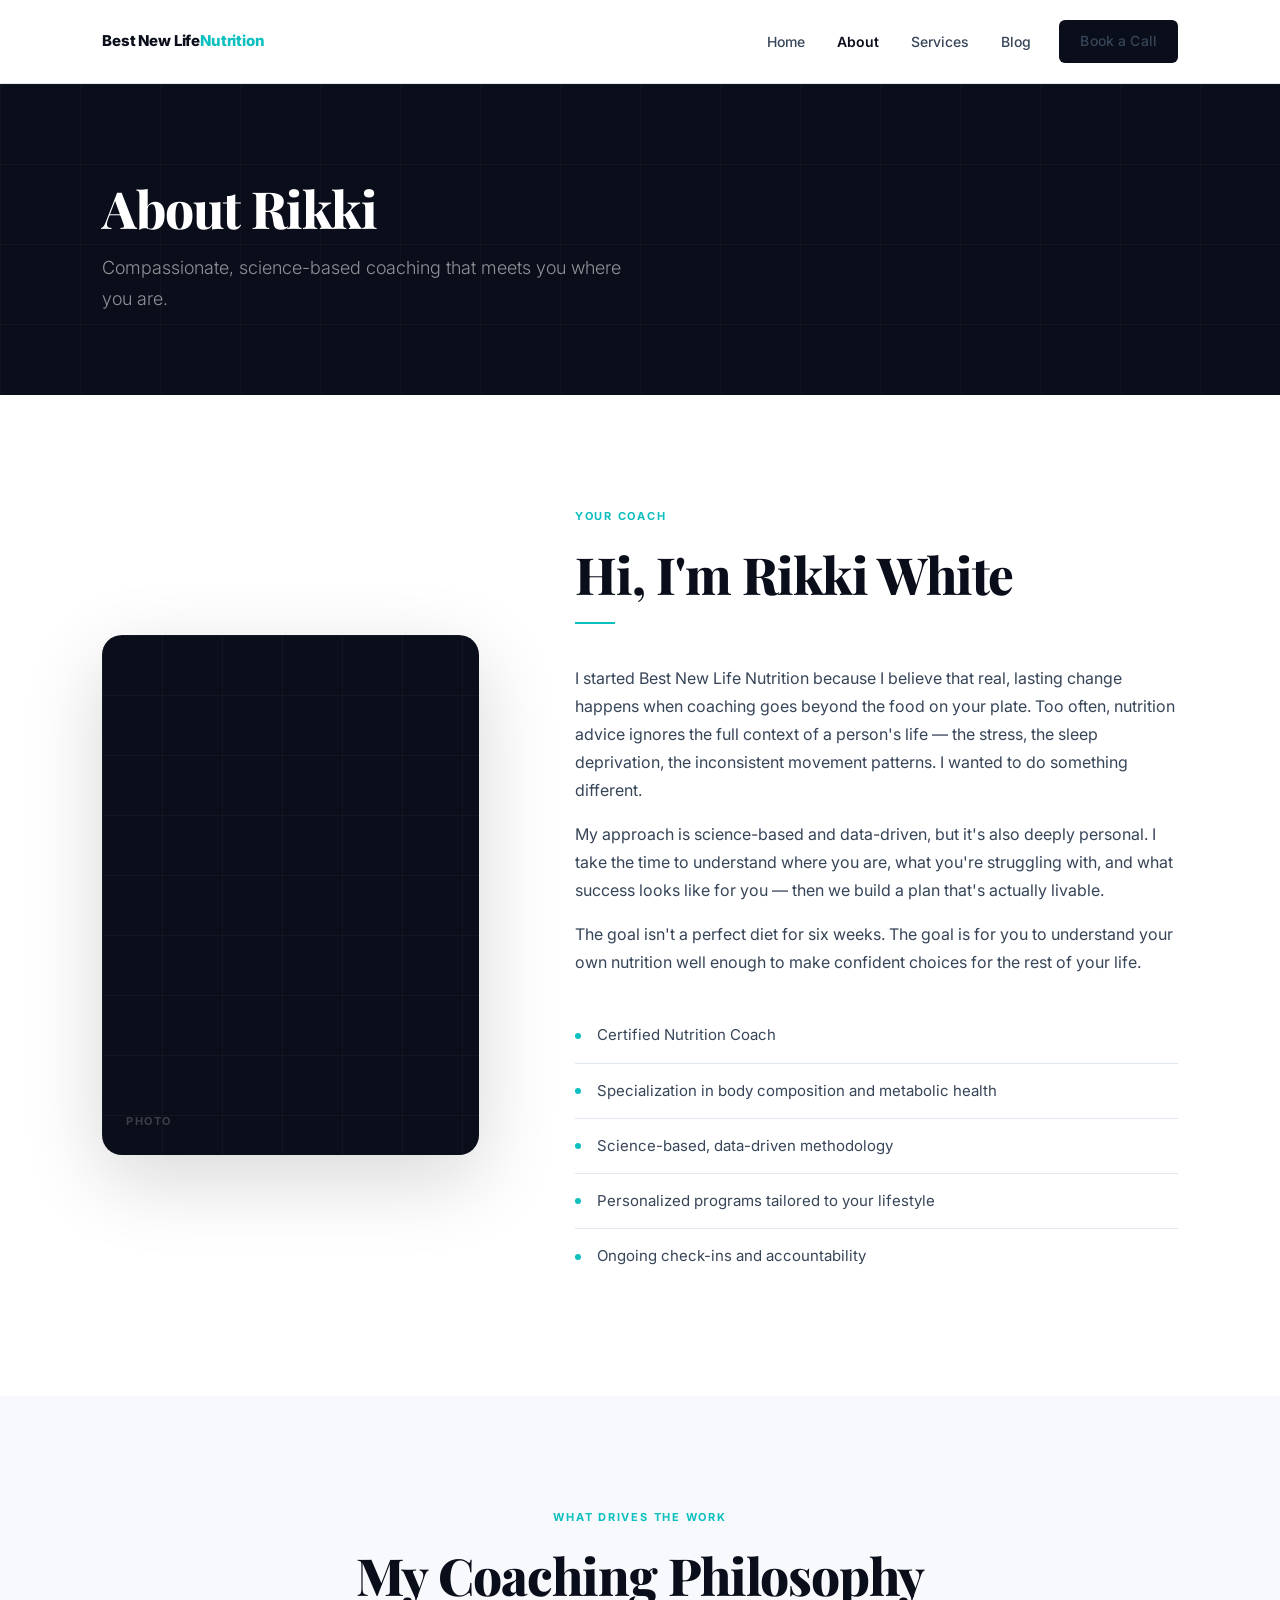
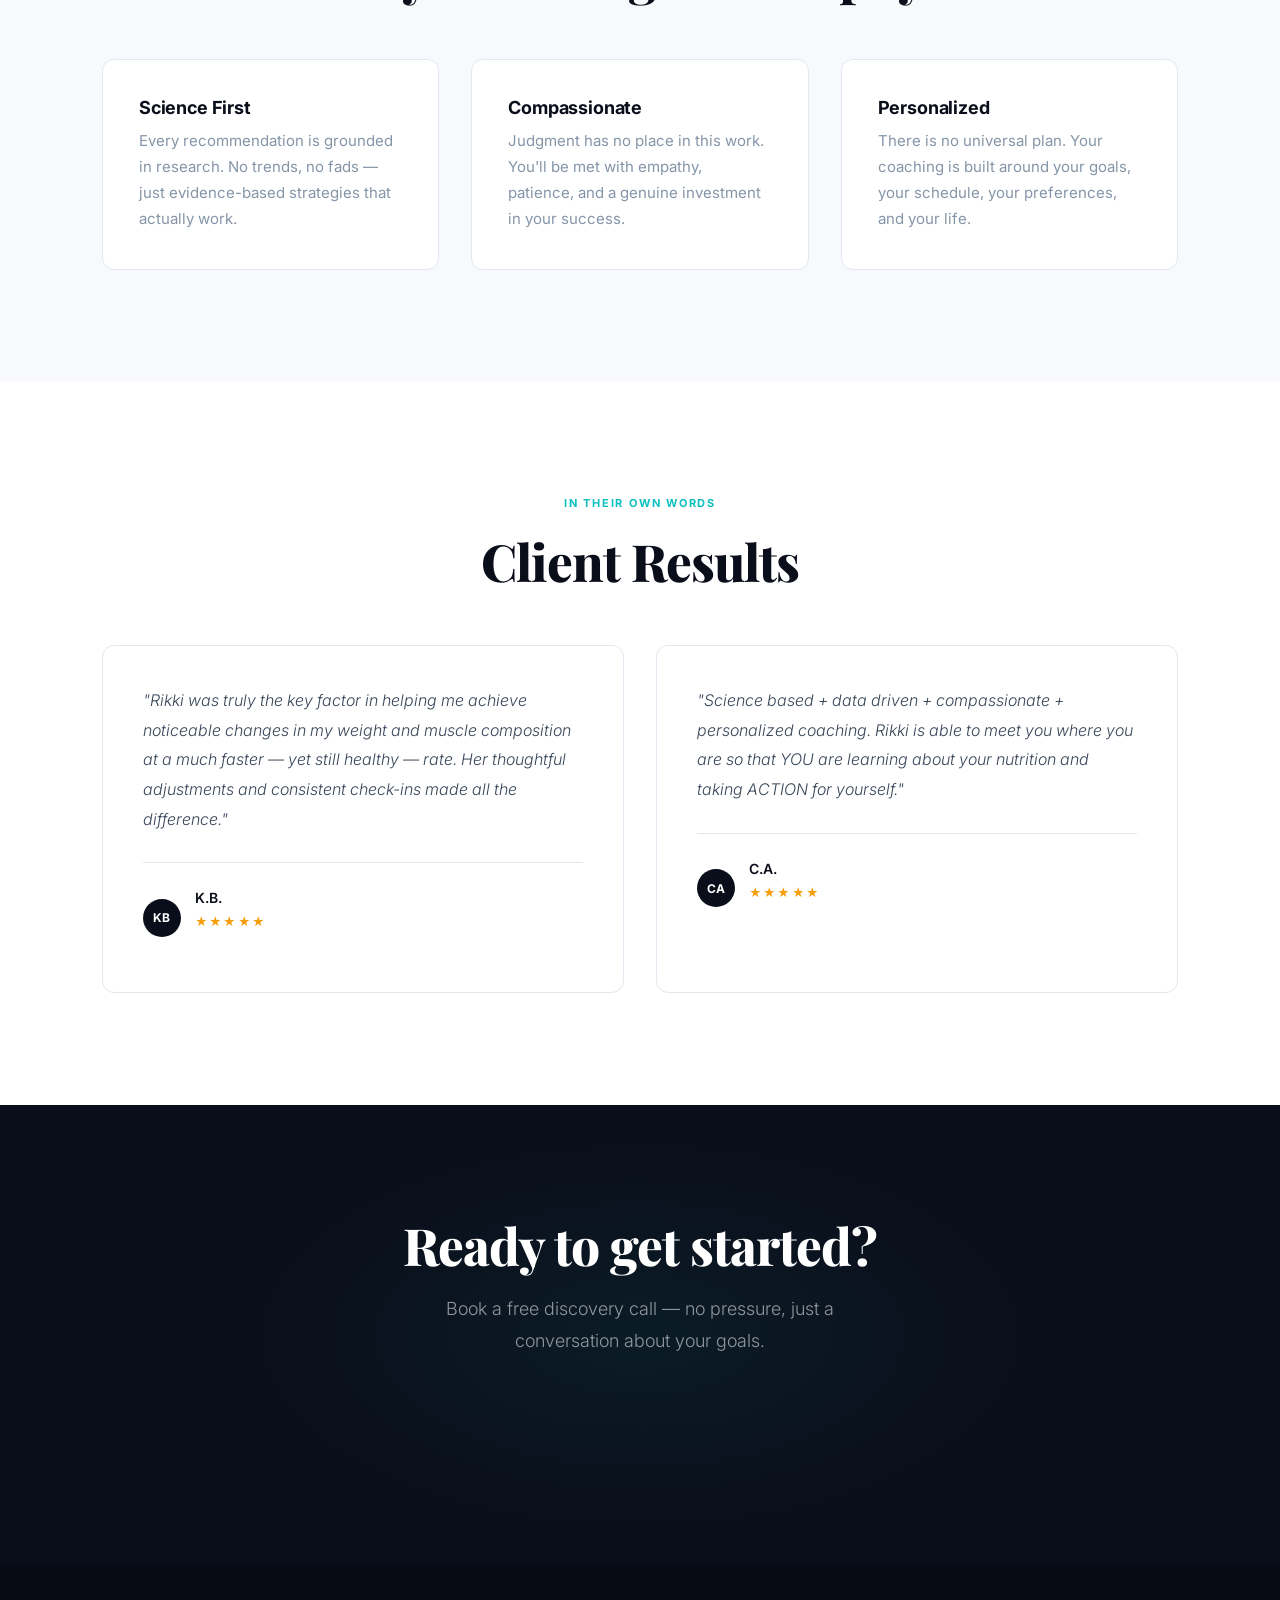
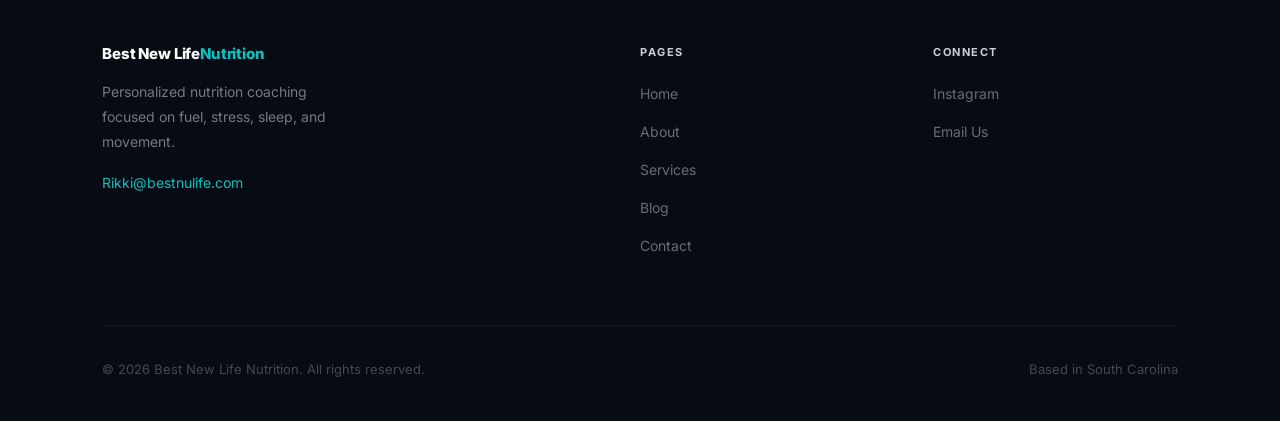
==== commit 4a657b6c: "Remove all emojis: replace with clean CSS placeholders Photo placeholders use dark backgrounds with " ====
--- a/about.html
+++ b/about.html
@@ -38,7 +38,7 @@
   <section>
     <div class="container">
       <div class="about-grid">
-        <div class="about-img-placeholder">👩‍⚕️</div>
+        <div class="about-img-placeholder"></div>
         <div>
           <p class="overline">Your Coach</p>
           <h2>Hi, I'm Rikki White</h2>
--- a/css/style.css
+++ b/css/style.css
@@ -392,10 +392,23 @@
 }
 
 .split-image-placeholder {
-  font-size: 5rem;
-  opacity: 0.6;
   position: relative;
   z-index: 1;
+  width: 100%;
+  height: 100%;
+  min-height: 400px;
+}
+
+.split-image-placeholder::after {
+  content: 'Photo';
+  position: absolute;
+  bottom: 1.5rem;
+  left: 1.5rem;
+  font-size: 0.6875rem;
+  font-weight: 700;
+  letter-spacing: 0.14em;
+  text-transform: uppercase;
+  color: rgba(255,255,255,0.2);
 }
 
 .split-image::after {
@@ -599,12 +612,21 @@
   background: var(--ink);
   border-radius: var(--radius-lg);
   display: flex;
-  align-items: center;
-  justify-content: center;
-  font-size: 5rem;
+  align-items: flex-end;
+  justify-content: flex-start;
+  padding: 1.5rem;
   box-shadow: var(--shadow-xl);
   position: relative;
   overflow: hidden;
+}
+
+.about-img-placeholder::after {
+  content: 'Photo';
+  font-size: 0.6875rem;
+  font-weight: 700;
+  letter-spacing: 0.14em;
+  text-transform: uppercase;
+  color: rgba(255,255,255,0.2);
 }
 
 .about-img-placeholder::before {
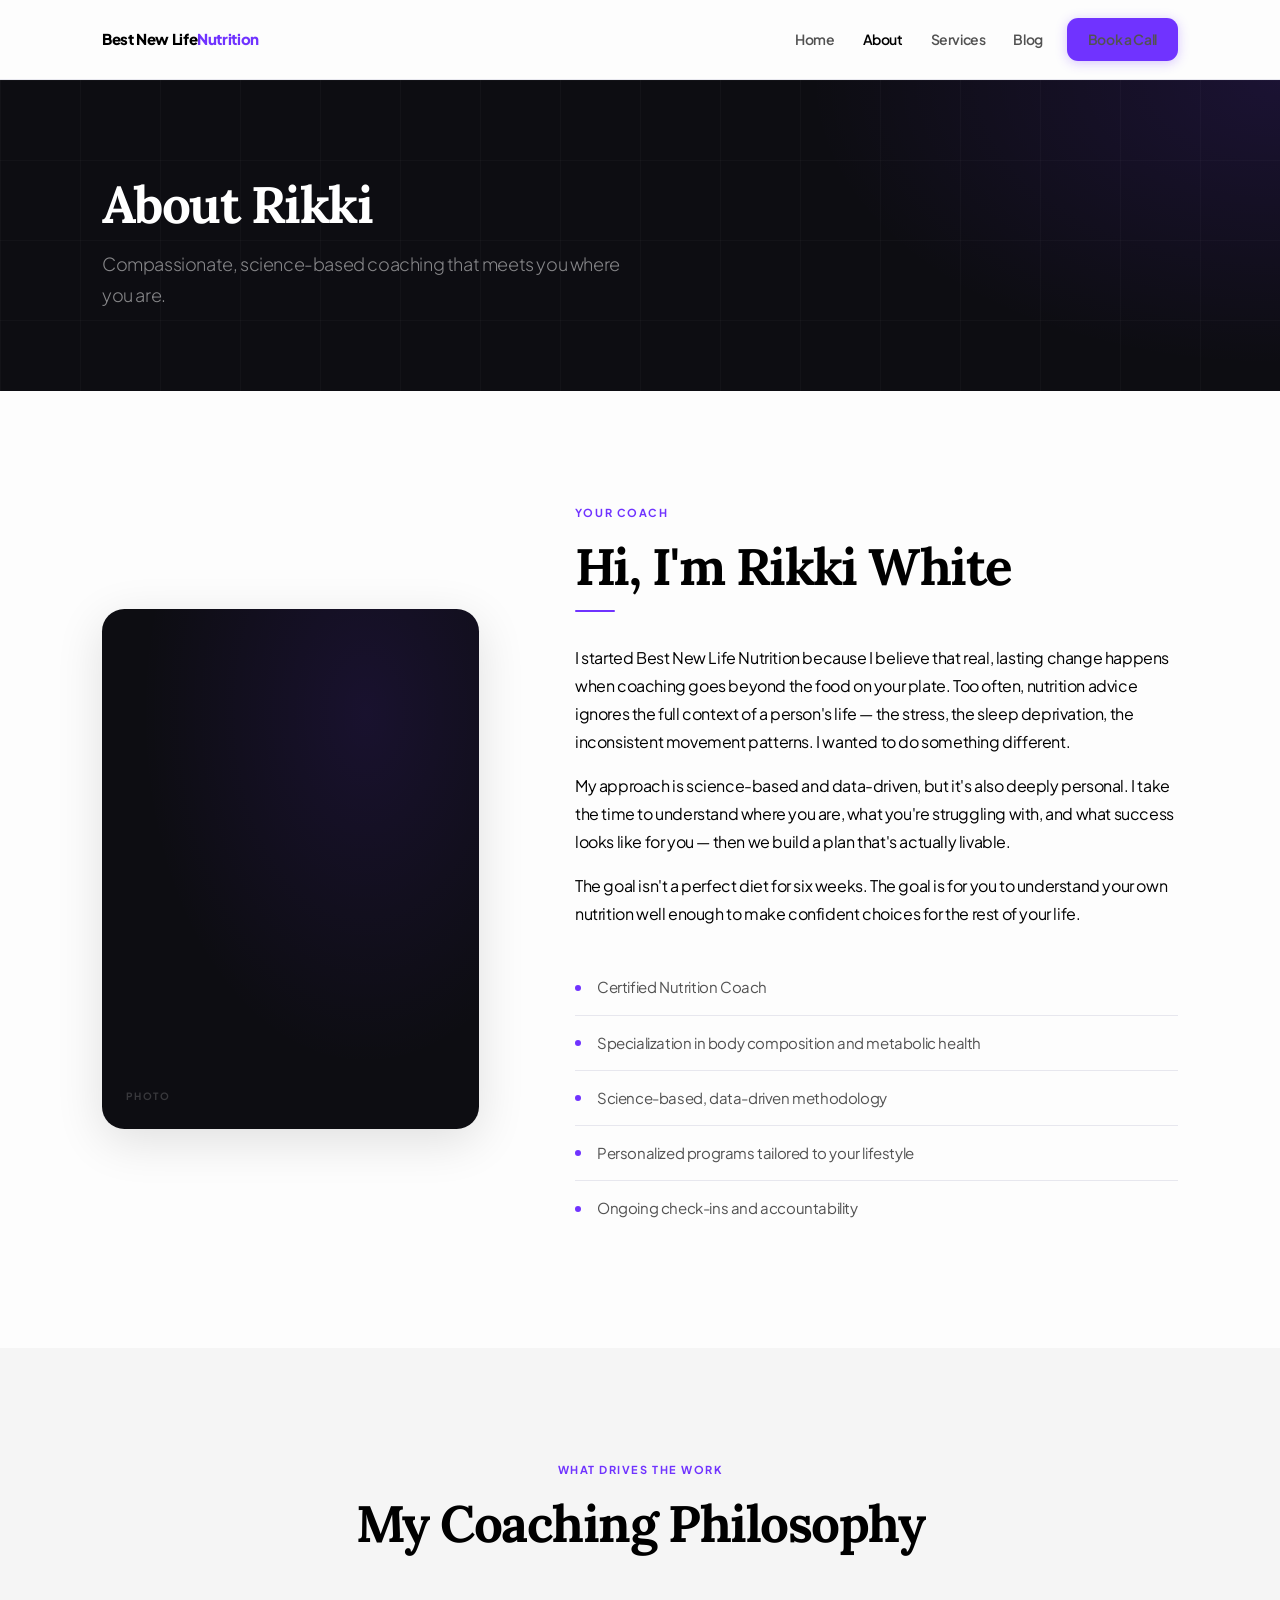
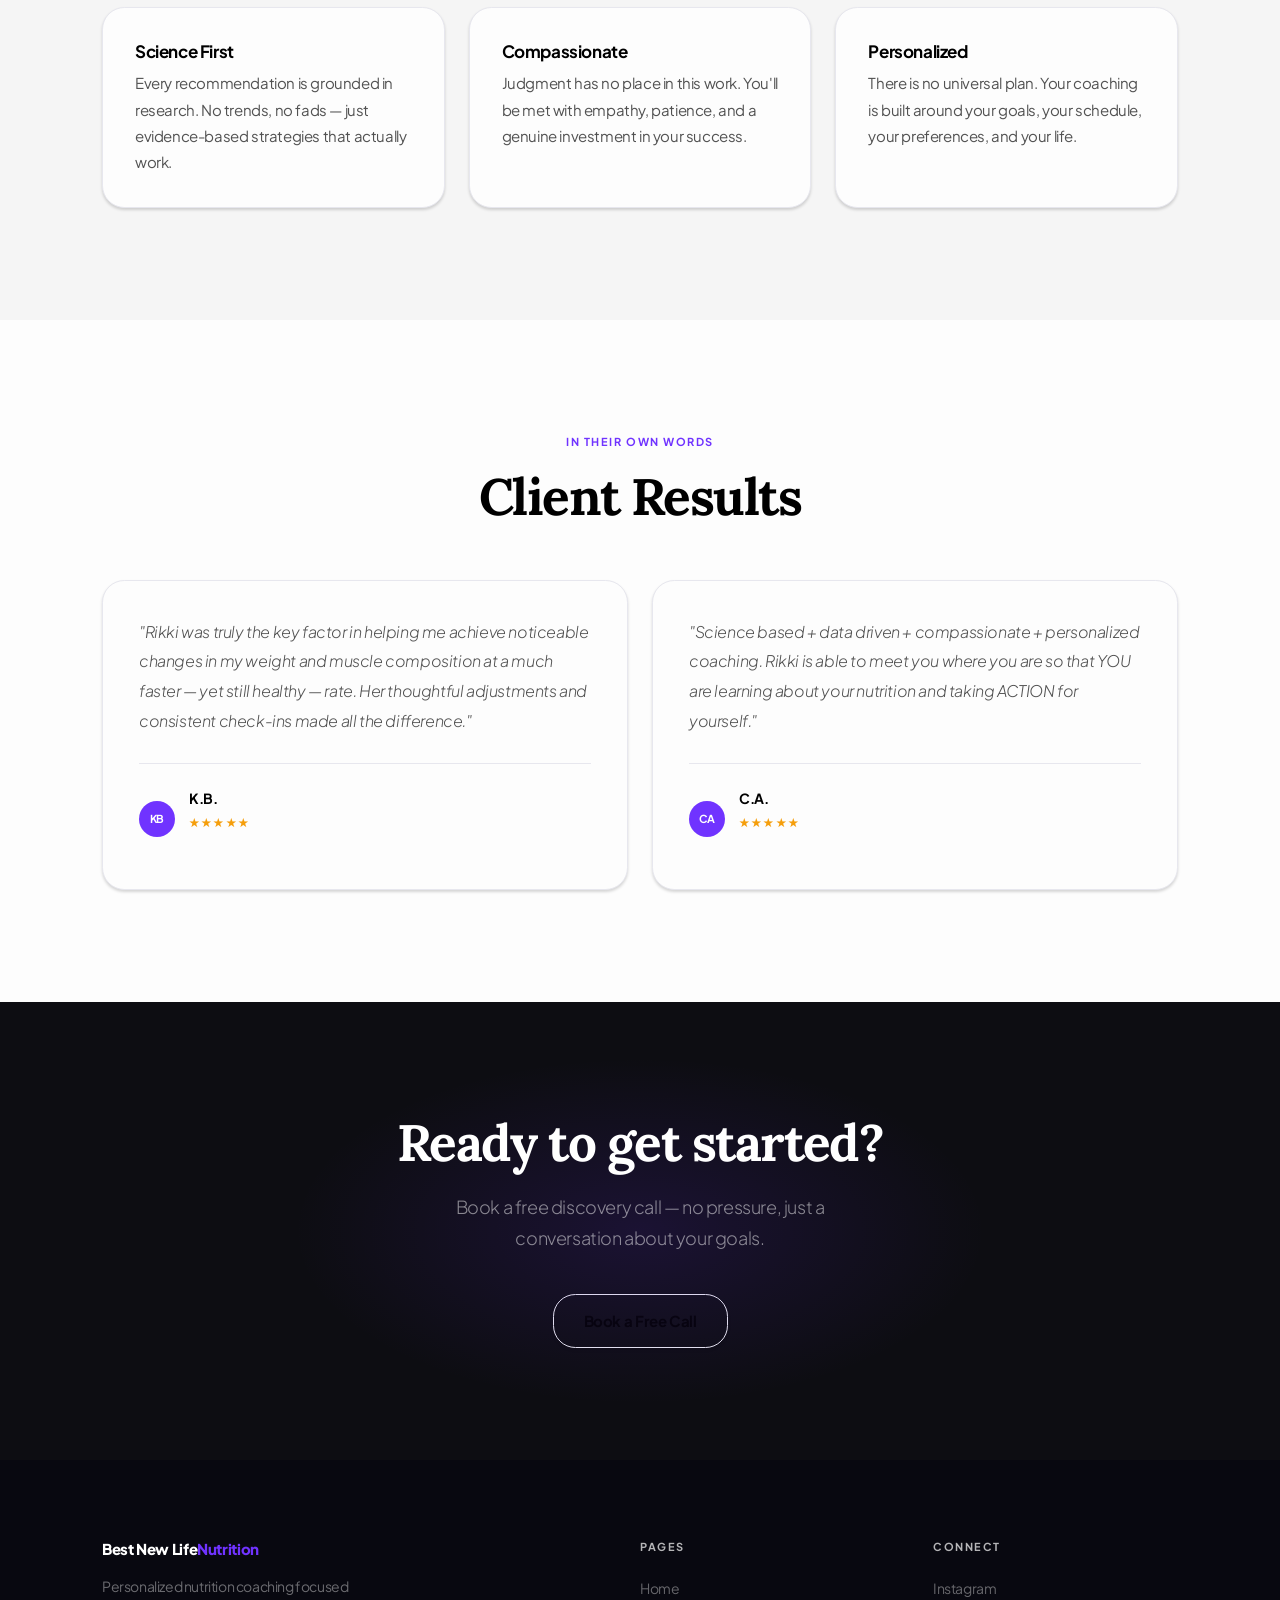
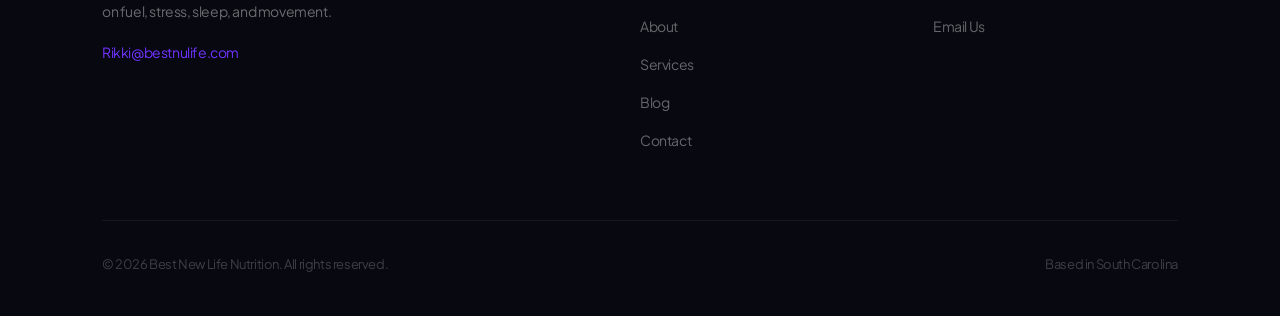
==== commit 7d877b46: "Apply new design theme: Plus Jakarta Sans, Lora, purple primary New token-based CSS system with #703" ====
--- a/about.html
+++ b/about.html
@@ -59,22 +59,22 @@
   </section>
 
   <!-- VALUES -->
-  <section class="bg-off-white">
+  <section class="bg-muted">
     <div class="container">
       <span class="overline text-center" style="display:block;">What Drives the Work</span>
       <h2 class="text-center" style="margin-bottom:3.5rem;">My Coaching Philosophy</h2>
       <div class="grid-3">
         <div class="card">
           <h3>Science First</h3>
-          <p style="margin-top:0.5rem;color:var(--text-muted);font-size:0.9375rem;">Every recommendation is grounded in research. No trends, no fads — just evidence-based strategies that actually work.</p>
+          <p style="margin-top:0.5rem;color:var(--muted-foreground);font-size:0.9375rem;">Every recommendation is grounded in research. No trends, no fads — just evidence-based strategies that actually work.</p>
         </div>
         <div class="card">
           <h3>Compassionate</h3>
-          <p style="margin-top:0.5rem;color:var(--text-muted);font-size:0.9375rem;">Judgment has no place in this work. You'll be met with empathy, patience, and a genuine investment in your success.</p>
+          <p style="margin-top:0.5rem;color:var(--muted-foreground);font-size:0.9375rem;">Judgment has no place in this work. You'll be met with empathy, patience, and a genuine investment in your success.</p>
         </div>
         <div class="card">
           <h3>Personalized</h3>
-          <p style="margin-top:0.5rem;color:var(--text-muted);font-size:0.9375rem;">There is no universal plan. Your coaching is built around your goals, your schedule, your preferences, and your life.</p>
+          <p style="margin-top:0.5rem;color:var(--muted-foreground);font-size:0.9375rem;">There is no universal plan. Your coaching is built around your goals, your schedule, your preferences, and your life.</p>
         </div>
       </div>
     </div>
@@ -124,9 +124,9 @@
     <div class="container">
       <div class="footer-inner">
         <div class="footer-brand">
-          <div class="nav-logo">Best New Life<span style="color:var(--teal)">Nutrition</span></div>
+          <div class="nav-logo">Best New Life<span style="color:var(--primary)">Nutrition</span></div>
           <p style="margin-top:0.75rem;">Personalized nutrition coaching focused on fuel, stress, sleep, and movement.</p>
-          <p style="margin-top:0.75rem;"><a href="mailto:Rikki@bestnulife.com" style="color:var(--teal)">Rikki@bestnulife.com</a></p>
+          <p style="margin-top:0.75rem;"><a href="mailto:Rikki@bestnulife.com" style="color:var(--primary)">Rikki@bestnulife.com</a></p>
         </div>
         <div>
           <h4>Pages</h4>
--- a/css/style.css
+++ b/css/style.css
@@ -1,89 +1,94 @@
 /* ============================================================
-   Best New Life Nutrition — Premium Design System
-   ============================================================ */
-
-@import url('https://fonts.googleapis.com/css2?family=Inter:ital,wght@0,300;0,400;0,500;0,600;0,700;1,300&family=Playfair+Display:wght@700;800&display=swap');
-
+   Best New Life Nutrition
+   ============================================================ */
+
+@import url('https://fonts.googleapis.com/css2?family=Lora:ital,wght@0,700;0,800;1,700&family=Plus+Jakarta+Sans:wght@300;400;500;600;700;800&display=swap');
+
+/* ---- Theme tokens ----------------------------------------- */
 :root {
-  --ink:           #0a0e1a;
-  --ink-soft:      #1e2d3d;
-  --blue:          #1455c0;
-  --blue-hover:    #0f44a8;
-  --teal:          #0dbfbf;
-  --white:         #ffffff;
-  --off-white:     #f7f9fc;
-  --surface:       #eef2f8;
-  --text:          #374558;
-  --text-muted:    #8595a8;
-  --border:        #e2e8f0;
-  --border-dark:   rgba(255,255,255,0.1);
-
-  --shadow-sm:  0 1px 4px rgba(10,14,26,0.06);
-  --shadow-md:  0 4px 20px rgba(10,14,26,0.08);
-  --shadow-lg:  0 12px 48px rgba(10,14,26,0.12);
-  --shadow-xl:  0 24px 80px rgba(10,14,26,0.16);
-
-  --radius:    12px;
-  --radius-lg: 20px;
-  --ease:      cubic-bezier(0.22, 1, 0.36, 1);
-}
-
-/* ============================================================
-   RESET
-   ============================================================ */
-*, *::before, *::after { box-sizing: border-box; margin: 0; padding: 0; }
-html { scroll-behavior: smooth; -webkit-font-smoothing: antialiased; }
-
+  --card:                   #fdfdfd;
+  --input:                  #ebebeb;
+  --muted:                  #f5f5f5;
+  --accent:                 #e2ebff;
+  --border:                 #e7e7ee;
+  --radius:                 1.4rem;
+  --primary:                #7033ff;
+  --primary-foreground:     #ffffff;
+  --secondary:              #edf0f4;
+  --background:             #fdfdfd;
+  --foreground:             #000000;
+  --muted-foreground:       #525252;
+  --accent-foreground:      #1e69dc;
+  --card-foreground:        #000000;
+  --destructive:            #e54b4f;
+  --shadow-offset-y:        2px;
+  --shadow-blur:            3px;
+  --shadow-spread:          0px;
+  --shadow-opacity:         0.16;
+  --letter-spacing:         -0.025em;
+
+  /* Derived */
+  --shadow:  0 var(--shadow-offset-y) var(--shadow-blur) var(--shadow-spread) hsl(0 0% 0% / var(--shadow-opacity));
+  --shadow-md: 0 4px 16px hsl(0 0% 0% / 0.10);
+  --shadow-lg: 0 12px 48px hsl(0 0% 0% / 0.12);
+  --ease: cubic-bezier(0.22, 1, 0.36, 1);
+
+  /* Hero dark surface */
+  --dark-bg:  #0d0d12;
+  --dark-mid: #16161e;
+}
+
+/* ---- Fonts ------------------------------------------------- */
 body {
-  font-family: 'Inter', system-ui, sans-serif;
+  font-family: 'Plus Jakarta Sans', system-ui, sans-serif;
   font-size: 1rem;
   line-height: 1.75;
-  color: var(--text);
-  background: var(--white);
-}
-
-img { max-width: 100%; display: block; }
-a { color: var(--blue); text-decoration: none; transition: color 0.2s; }
-a:hover { color: var(--teal); }
-
-/* ============================================================
-   TYPOGRAPHY
-   ============================================================ */
+  color: var(--foreground);
+  background: var(--background);
+  -webkit-font-smoothing: antialiased;
+  letter-spacing: var(--letter-spacing);
+}
+
 h1, h2 {
-  font-family: 'Playfair Display', Georgia, serif;
-  font-weight: 800;
-  color: var(--ink);
+  font-family: 'Lora', Georgia, serif;
+  font-weight: 700;
   line-height: 1.1;
-  letter-spacing: -0.02em;
+  letter-spacing: -0.03em;
+  color: var(--foreground);
 }
 
 h3, h4 {
-  font-family: 'Inter', sans-serif;
-  font-weight: 700;
-  color: var(--ink);
+  font-family: 'Plus Jakarta Sans', sans-serif;
+  font-weight: 700;
+  color: var(--foreground);
   line-height: 1.3;
 }
 
-h1 { font-size: clamp(3rem, 6vw, 5rem); }
+h1 { font-size: clamp(2.75rem, 6vw, 5rem); }
 h2 { font-size: clamp(2.25rem, 4vw, 3.5rem); }
-h3 { font-size: 1.125rem; letter-spacing: -0.01em; }
+h3 { font-size: 1.0625rem; }
 
 p { margin-bottom: 1rem; }
 p:last-child { margin-bottom: 0; }
 
+*, *::before, *::after { box-sizing: border-box; margin: 0; padding: 0; }
+html { scroll-behavior: smooth; }
+img { max-width: 100%; display: block; }
+a { color: var(--primary); text-decoration: none; transition: opacity 0.2s; }
+a:hover { opacity: 0.75; }
+
+/* ---- Overline label --------------------------------------- */
 .overline {
+  display: block;
   font-size: 0.6875rem;
   font-weight: 700;
-  letter-spacing: 0.16em;
+  letter-spacing: 0.14em;
   text-transform: uppercase;
-  color: var(--teal);
-  margin-bottom: 1.25rem;
-  display: block;
-}
-
-/* ============================================================
-   LAYOUT
-   ============================================================ */
+  color: var(--primary);
+  margin-bottom: 1rem;
+}
+
+/* ---- Layout ----------------------------------------------- */
 .container {
   max-width: 1140px;
   margin: 0 auto;
@@ -92,8 +97,18 @@
 
 section { padding: 7rem 0; }
 
-.grid-2 { display: grid; grid-template-columns: repeat(2,1fr); gap: 2rem; }
-.grid-3 { display: grid; grid-template-columns: repeat(3,1fr); gap: 2rem; }
+.grid-2 { display: grid; grid-template-columns: repeat(2,1fr); gap: 1.5rem; }
+.grid-3 { display: grid; grid-template-columns: repeat(3,1fr); gap: 1.5rem; }
+
+/* ---- Divider ---------------------------------------------- */
+.divider {
+  width: 40px;
+  height: 2px;
+  background: var(--primary);
+  margin: 1rem 0 2rem;
+  border-radius: 2px;
+}
+.divider.center { margin: 1rem auto 2rem; }
 
 /* ============================================================
    BUTTONS
@@ -101,13 +116,14 @@
 .btn {
   display: inline-flex;
   align-items: center;
+  justify-content: center;
   gap: 0.5rem;
-  padding: 0.875rem 2rem;
-  font-family: 'Inter', sans-serif;
+  padding: 0.8125rem 1.875rem;
+  font-family: 'Plus Jakarta Sans', sans-serif;
   font-size: 0.9375rem;
-  font-weight: 600;
-  letter-spacing: 0.01em;
-  border-radius: 6px;
+  font-weight: 700;
+  letter-spacing: var(--letter-spacing);
+  border-radius: var(--radius);
   border: 1.5px solid transparent;
   cursor: pointer;
   transition: all 0.22s var(--ease);
@@ -115,38 +131,45 @@
 }
 
 .btn-primary {
-  background: var(--ink);
-  color: var(--white);
+  background: var(--primary);
+  color: var(--primary-foreground);
+  box-shadow: 0 2px 12px hsl(258 100% 60% / 0.28);
 }
 .btn-primary:hover {
-  background: var(--blue);
-  color: var(--white);
+  opacity: 1;
+  background: #5e22e6;
   transform: translateY(-1px);
-  box-shadow: 0 6px 24px rgba(20,85,192,0.3);
+  box-shadow: 0 6px 24px hsl(258 100% 60% / 0.38);
+  color: var(--primary-foreground);
 }
 
 .btn-ghost {
-  background: transparent;
-  border-color: rgba(255,255,255,0.35);
-  color: var(--white);
+  background: rgba(255,255,255,0.08);
+  border-color: rgba(255,255,255,0.2);
+  color: #ffffff;
+  backdrop-filter: blur(8px);
 }
 .btn-ghost:hover {
-  border-color: rgba(255,255,255,0.7);
-  background: rgba(255,255,255,0.08);
-  color: var(--white);
+  background: rgba(255,255,255,0.14);
+  border-color: rgba(255,255,255,0.4);
+  color: #ffffff;
+  opacity: 1;
 }
 
 .btn-outline {
   background: transparent;
-  border-color: var(--ink);
-  color: var(--ink);
+  border-color: var(--border);
+  color: var(--foreground);
+  box-shadow: var(--shadow);
 }
 .btn-outline:hover {
-  background: var(--ink);
-  color: var(--white);
-}
-
-.btn-lg { padding: 1.0625rem 2.5rem; font-size: 1rem; }
+  background: var(--secondary);
+  border-color: var(--border);
+  color: var(--foreground);
+  opacity: 1;
+}
+
+.btn-lg { padding: 1rem 2.25rem; font-size: 1rem; }
 
 /* ============================================================
    NAVIGATION
@@ -155,7 +178,7 @@
   position: sticky;
   top: 0;
   z-index: 200;
-  background: rgba(255,255,255,0.94);
+  background: rgba(253,253,253,0.92);
   backdrop-filter: blur(20px);
   -webkit-backdrop-filter: blur(20px);
   border-bottom: 1px solid var(--border);
@@ -165,38 +188,42 @@
   display: flex;
   align-items: center;
   justify-content: space-between;
-  padding: 1.25rem 2rem;
+  padding: 1.125rem 2rem;
   max-width: 1140px;
   margin: 0 auto;
 }
 
 .nav-logo {
-  font-family: 'Inter', sans-serif;
+  font-family: 'Plus Jakarta Sans', sans-serif;
   font-weight: 800;
   font-size: 0.9375rem;
-  color: var(--ink);
-  letter-spacing: -0.01em;
+  color: var(--foreground);
+  letter-spacing: var(--letter-spacing);
   line-height: 1.2;
 }
-.nav-logo span { color: var(--teal); }
+.nav-logo span { color: var(--primary); }
 
 .nav-links {
   display: flex;
   align-items: center;
-  gap: 0.5rem;
+  gap: 0.25rem;
   list-style: none;
 }
 
 .nav-links a {
   font-size: 0.875rem;
-  font-weight: 500;
-  color: var(--text);
+  font-weight: 600;
+  color: var(--muted-foreground);
   padding: 0.4rem 0.75rem;
-  border-radius: 6px;
+  border-radius: calc(var(--radius) * 0.5);
   transition: all 0.18s;
 }
-.nav-links a:hover { color: var(--ink); background: var(--surface); }
-.nav-links a.active { color: var(--ink); font-weight: 600; }
+.nav-links a:hover {
+  color: var(--foreground);
+  background: var(--muted);
+  opacity: 1;
+}
+.nav-links a.active { color: var(--foreground); }
 
 .nav-links .btn {
   padding: 0.5rem 1.25rem;
@@ -217,7 +244,7 @@
   display: block;
   width: 22px;
   height: 2px;
-  background: var(--ink);
+  background: var(--foreground);
   border-radius: 2px;
   transition: all 0.2s;
 }
@@ -226,8 +253,8 @@
    HERO
    ============================================================ */
 .hero {
-  background: var(--ink);
-  color: var(--white);
+  background: var(--dark-bg);
+  color: #ffffff;
   padding: 9rem 0 8rem;
   position: relative;
   overflow: hidden;
@@ -237,8 +264,8 @@
   position: absolute;
   inset: 0;
   background-image:
-    linear-gradient(rgba(255,255,255,0.03) 1px, transparent 1px),
-    linear-gradient(90deg, rgba(255,255,255,0.03) 1px, transparent 1px);
+    linear-gradient(rgba(255,255,255,0.025) 1px, transparent 1px),
+    linear-gradient(90deg, rgba(255,255,255,0.025) 1px, transparent 1px);
   background-size: 80px 80px;
   pointer-events: none;
 }
@@ -249,7 +276,7 @@
   right: -5%;
   width: 50vw;
   height: 70vh;
-  background: radial-gradient(ellipse at top right, rgba(13,191,191,0.12) 0%, transparent 65%);
+  background: radial-gradient(ellipse at top right, hsla(258,100%,60%,0.18) 0%, transparent 65%);
   pointer-events: none;
 }
 
@@ -259,31 +286,28 @@
   z-index: 1;
 }
 
+.hero .overline { color: hsl(258 100% 75%); }
+
 .hero h1 {
-  color: var(--white);
+  color: #ffffff;
   margin-bottom: 1.75rem;
 }
 
 .hero h1 em {
   font-style: italic;
-  color: var(--teal);
+  color: hsl(258 100% 75%);
 }
 
 .hero-subtitle {
-  font-size: 1.1875rem;
+  font-size: 1.125rem;
   font-weight: 300;
-  color: rgba(255,255,255,0.65);
+  color: rgba(255,255,255,0.6);
   max-width: 520px;
   line-height: 1.8;
   margin-bottom: 3rem;
 }
 
-.hero-actions {
-  display: flex;
-  align-items: center;
-  gap: 1.25rem;
-  flex-wrap: wrap;
-}
+.hero-actions { display: flex; align-items: center; gap: 1.25rem; flex-wrap: wrap; }
 
 .hero-divider {
   margin-top: 5rem;
@@ -294,10 +318,10 @@
 }
 
 .stat-value {
-  font-family: 'Playfair Display', serif;
+  font-family: 'Lora', serif;
   font-size: 2.5rem;
-  font-weight: 800;
-  color: var(--white);
+  font-weight: 700;
+  color: #ffffff;
   line-height: 1;
   margin-bottom: 0.25rem;
 }
@@ -305,65 +329,50 @@
 .stat-label {
   font-size: 0.8125rem;
   font-weight: 500;
-  color: rgba(255,255,255,0.45);
+  color: rgba(255,255,255,0.4);
   letter-spacing: 0.04em;
 }
 
 /* ============================================================
-   PILLARS / APPROACH
-   ============================================================ */
-.pillars {
-  counter-reset: pillar;
-}
-
+   PILLARS
+   ============================================================ */
 .pillar-item {
   display: grid;
-  grid-template-columns: 80px 1fr;
+  grid-template-columns: 72px 1fr;
   gap: 2rem;
-  padding: 2.5rem 0;
+  padding: 2.25rem 0;
   border-bottom: 1px solid var(--border);
   align-items: start;
   transition: all 0.25s;
 }
-
 .pillar-item:first-child { border-top: 1px solid var(--border); }
 
 .pillar-num {
-  font-family: 'Playfair Display', serif;
-  font-size: 2rem;
-  font-weight: 800;
+  font-family: 'Lora', serif;
+  font-size: 1.75rem;
+  font-weight: 700;
   color: var(--border);
   line-height: 1;
   padding-top: 0.1rem;
   transition: color 0.25s;
 }
-
-.pillar-item:hover .pillar-num { color: var(--teal); }
-.pillar-item:hover h3 { color: var(--blue); }
-
-.pillar-body h3 {
-  margin-bottom: 0.5rem;
-  font-size: 1.0625rem;
-  transition: color 0.25s;
-}
-
-.pillar-body p {
-  font-size: 0.9375rem;
-  color: var(--text-muted);
-  max-width: 540px;
-}
+.pillar-item:hover .pillar-num { color: var(--primary); }
+.pillar-item:hover h3 { color: var(--primary); }
+
+.pillar-body h3 { margin-bottom: 0.4rem; transition: color 0.25s; }
+.pillar-body p  { font-size: 0.9375rem; color: var(--muted-foreground); max-width: 540px; }
 
 /* ============================================================
    CARDS
    ============================================================ */
 .card {
-  background: var(--white);
+  background: var(--card);
   border-radius: var(--radius);
   border: 1px solid var(--border);
-  padding: 2.25rem;
+  padding: 2rem;
+  box-shadow: var(--shadow);
   transition: all 0.3s var(--ease);
 }
-
 .card:hover {
   border-color: transparent;
   box-shadow: var(--shadow-lg);
@@ -371,51 +380,45 @@
 }
 
 /* ============================================================
-   SPLIT SECTION (About snippet)
+   SPLIT SECTION
    ============================================================ */
 .split {
   display: grid;
   grid-template-columns: 1fr 1fr;
-  gap: 0;
-  min-height: 560px;
+  min-height: 540px;
 }
 
 .split-image {
-  background: var(--ink);
+  background: var(--dark-bg);
   position: relative;
   overflow: hidden;
-  border-radius: 0;
-  display: flex;
-  align-items: center;
-  justify-content: center;
-  min-height: 480px;
-}
-
-.split-image-placeholder {
-  position: relative;
-  z-index: 1;
-  width: 100%;
-  height: 100%;
-  min-height: 400px;
-}
-
-.split-image-placeholder::after {
-  content: 'Photo';
-  position: absolute;
-  bottom: 1.5rem;
-  left: 1.5rem;
-  font-size: 0.6875rem;
-  font-weight: 700;
-  letter-spacing: 0.14em;
-  text-transform: uppercase;
-  color: rgba(255,255,255,0.2);
-}
-
-.split-image::after {
+  display: flex;
+  align-items: flex-end;
+  padding: 1.5rem;
+}
+
+.split-image::before {
   content: '';
   position: absolute;
   inset: 0;
-  background: linear-gradient(135deg, rgba(13,191,191,0.08) 0%, transparent 60%);
+  background: radial-gradient(ellipse at 70% 30%, hsla(258,100%,60%,0.12) 0%, transparent 60%);
+}
+
+.split-image-placeholder {
+  width: 100%;
+  height: 100%;
+  position: absolute;
+  inset: 0;
+}
+
+.split-image-label {
+  position: relative;
+  z-index: 1;
+  font-size: 0.625rem;
+  font-weight: 700;
+  letter-spacing: 0.18em;
+  text-transform: uppercase;
+  color: rgba(255,255,255,0.18);
 }
 
 .split-body {
@@ -423,20 +426,20 @@
   display: flex;
   flex-direction: column;
   justify-content: center;
-  background: var(--off-white);
+  background: var(--muted);
 }
 
 /* ============================================================
    TESTIMONIALS
    ============================================================ */
 .testimonial {
-  background: var(--white);
+  background: var(--card);
   border: 1px solid var(--border);
   border-radius: var(--radius);
-  padding: 2.5rem;
+  padding: 2.25rem;
+  box-shadow: var(--shadow);
   transition: all 0.3s var(--ease);
 }
-
 .testimonial:hover {
   box-shadow: var(--shadow-lg);
   border-color: transparent;
@@ -452,10 +455,10 @@
 
 .testimonial blockquote {
   font-size: 1rem;
+  font-weight: 300;
   line-height: 1.85;
-  color: var(--text);
+  color: var(--muted-foreground);
   font-style: italic;
-  font-weight: 300;
   margin-bottom: 1.75rem;
 }
 
@@ -468,33 +471,32 @@
 }
 
 .testimonial-avatar {
-  width: 38px;
-  height: 38px;
+  width: 36px;
+  height: 36px;
   border-radius: 50%;
-  background: var(--ink);
-  color: var(--white);
+  background: var(--primary);
+  color: #ffffff;
   display: flex;
   align-items: center;
   justify-content: center;
-  font-size: 0.75rem;
+  font-size: 0.6875rem;
   font-weight: 700;
   flex-shrink: 0;
-  letter-spacing: 0.02em;
 }
 
 .testimonial cite {
-  font-weight: 600;
+  font-weight: 700;
   font-style: normal;
   font-size: 0.875rem;
-  color: var(--ink);
+  color: var(--foreground);
 }
 
 /* ============================================================
    CTA BAND
    ============================================================ */
 .cta-band {
-  background: var(--ink);
-  color: var(--white);
+  background: var(--dark-bg);
+  color: #ffffff;
   padding: 7rem 0;
   text-align: center;
   position: relative;
@@ -507,18 +509,18 @@
   top: 50%;
   left: 50%;
   transform: translate(-50%, -50%);
-  width: 800px;
-  height: 400px;
-  background: radial-gradient(ellipse, rgba(13,191,191,0.08) 0%, transparent 70%);
+  width: 700px;
+  height: 350px;
+  background: radial-gradient(ellipse, hsla(258,100%,60%,0.14) 0%, transparent 70%);
   pointer-events: none;
 }
 
-.cta-band h2 { color: var(--white); margin-bottom: 1.25rem; position: relative; z-index: 1; }
+.cta-band h2 { color: #ffffff; margin-bottom: 1.25rem; position: relative; z-index: 1; }
 .cta-band p {
-  color: rgba(255,255,255,0.55);
+  color: rgba(255,255,255,0.5);
   font-weight: 300;
   font-size: 1.125rem;
-  max-width: 480px;
+  max-width: 460px;
   margin: 0 auto 2.5rem;
   position: relative;
   z-index: 1;
@@ -528,14 +530,14 @@
    PAGE HERO
    ============================================================ */
 .page-hero {
-  background: var(--ink);
-  color: var(--white);
+  background: var(--dark-bg);
+  color: #ffffff;
   padding: 6rem 0 5rem;
   position: relative;
   overflow: hidden;
 }
 
-.page-hero::after {
+.page-hero::before {
   content: '';
   position: absolute;
   inset: 0;
@@ -546,15 +548,24 @@
   pointer-events: none;
 }
 
-.page-hero h1 { color: var(--white); margin-bottom: 1rem; position: relative; z-index: 1; font-size: clamp(2.25rem, 4vw, 3.5rem); }
-.page-hero p  { color: rgba(255,255,255,0.55); font-size: 1.125rem; font-weight: 300; max-width: 520px; position: relative; z-index: 1; }
+.page-hero::after {
+  content: '';
+  position: absolute;
+  top: 0; right: 0;
+  width: 40vw; height: 100%;
+  background: radial-gradient(ellipse at top right, hsla(258,100%,60%,0.14) 0%, transparent 65%);
+  pointer-events: none;
+}
+
+.page-hero h1 { color: #ffffff; margin-bottom: 1rem; position: relative; z-index: 1; font-size: clamp(2.25rem, 4vw, 3.5rem); }
+.page-hero p  { color: rgba(255,255,255,0.5); font-size: 1.125rem; font-weight: 300; max-width: 520px; position: relative; z-index: 1; }
 
 /* ============================================================
    FOOTER
    ============================================================ */
 footer {
-  background: #060b14;
-  color: rgba(255,255,255,0.45);
+  background: #080810;
+  color: rgba(255,255,255,0.4);
   padding: 5rem 0 2.5rem;
 }
 
@@ -565,12 +576,13 @@
   margin-bottom: 3.5rem;
 }
 
-.footer-brand .nav-logo { color: var(--white); margin-bottom: 1rem; }
+.footer-brand .nav-logo { color: #ffffff; margin-bottom: 1rem; }
+.footer-brand .nav-logo span { color: hsl(258 100% 75%); }
 .footer-brand p { font-size: 0.875rem; line-height: 1.8; max-width: 260px; }
 
 footer h4 {
-  font-family: 'Inter', sans-serif;
-  color: rgba(255,255,255,0.8);
+  font-family: 'Plus Jakarta Sans', sans-serif;
+  color: rgba(255,255,255,0.7);
   font-size: 0.6875rem;
   font-weight: 700;
   text-transform: uppercase;
@@ -580,12 +592,8 @@
 
 .footer-links { list-style: none; }
 .footer-links li { margin-bottom: 0.625rem; }
-.footer-links a {
-  color: rgba(255,255,255,0.4);
-  font-size: 0.875rem;
-  transition: color 0.2s;
-}
-.footer-links a:hover { color: var(--white); }
+.footer-links a { color: rgba(255,255,255,0.38); font-size: 0.875rem; transition: color 0.2s; }
+.footer-links a:hover { color: #ffffff; opacity: 1; }
 
 .footer-bottom {
   border-top: 1px solid rgba(255,255,255,0.06);
@@ -594,7 +602,7 @@
   display: flex;
   justify-content: space-between;
   align-items: center;
-  color: rgba(255,255,255,0.25);
+  color: rgba(255,255,255,0.22);
 }
 
 /* ============================================================
@@ -609,58 +617,51 @@
 
 .about-img-placeholder {
   height: 520px;
-  background: var(--ink);
-  border-radius: var(--radius-lg);
+  background: var(--dark-bg);
+  border-radius: var(--radius);
   display: flex;
   align-items: flex-end;
-  justify-content: flex-start;
   padding: 1.5rem;
-  box-shadow: var(--shadow-xl);
+  box-shadow: var(--shadow-lg);
   position: relative;
   overflow: hidden;
-}
-
-.about-img-placeholder::after {
-  content: 'Photo';
-  font-size: 0.6875rem;
-  font-weight: 700;
-  letter-spacing: 0.14em;
-  text-transform: uppercase;
-  color: rgba(255,255,255,0.2);
 }
 
 .about-img-placeholder::before {
   content: '';
   position: absolute;
   inset: 0;
-  background-image:
-    linear-gradient(rgba(255,255,255,0.03) 1px, transparent 1px),
-    linear-gradient(90deg, rgba(255,255,255,0.03) 1px, transparent 1px);
-  background-size: 60px 60px;
-}
-
-.credentials-list {
-  list-style: none;
-  margin-top: 2rem;
-}
-
+  background: radial-gradient(ellipse at 70% 20%, hsla(258,100%,60%,0.12) 0%, transparent 60%);
+}
+
+.about-img-placeholder::after {
+  content: 'Photo';
+  font-size: 0.625rem;
+  font-weight: 700;
+  letter-spacing: 0.18em;
+  text-transform: uppercase;
+  color: rgba(255,255,255,0.18);
+  position: relative;
+  z-index: 1;
+}
+
+.credentials-list { list-style: none; margin-top: 2rem; }
 .credentials-list li {
   display: flex;
   align-items: center;
   gap: 1rem;
   padding: 0.875rem 0;
   font-size: 0.9375rem;
-  color: var(--text);
+  color: var(--muted-foreground);
   border-bottom: 1px solid var(--border);
 }
 .credentials-list li:last-child { border-bottom: none; }
-
 .credentials-list li::before {
   content: '';
   width: 6px;
   height: 6px;
   border-radius: 50%;
-  background: var(--teal);
+  background: var(--primary);
   flex-shrink: 0;
 }
 
@@ -670,106 +671,90 @@
 .service-card { position: relative; }
 
 .service-card.featured {
-  background: var(--ink);
+  background: var(--dark-bg);
   border-color: transparent;
-  box-shadow: var(--shadow-xl);
-}
-
-.service-card.featured h3,
-.service-card.featured .price { color: var(--white); }
+  box-shadow: var(--shadow-lg);
+}
+.service-card.featured h3 { color: #ffffff; }
+.service-card.featured .price { color: #ffffff; }
 .service-card.featured p { color: rgba(255,255,255,0.5); }
-.service-card.featured .feature-list li { color: rgba(255,255,255,0.7); border-color: rgba(255,255,255,0.07); }
+.service-card.featured .feature-list li { color: rgba(255,255,255,0.65); border-color: rgba(255,255,255,0.07); }
 
 .price {
-  font-family: 'Playfair Display', serif;
+  font-family: 'Lora', serif;
   font-size: 1.75rem;
-  font-weight: 800;
-  color: var(--ink);
+  font-weight: 700;
+  color: var(--foreground);
   margin: 1rem 0;
-  letter-spacing: -0.02em;
-}
-.price span { font-family: 'Inter', sans-serif; font-size: 0.875rem; font-weight: 400; color: var(--text-muted); }
-
-.feature-list {
-  list-style: none;
-  margin: 1.5rem 0 2rem;
-}
-
+  letter-spacing: -0.03em;
+}
+.price span { font-family: 'Plus Jakarta Sans', sans-serif; font-size: 0.875rem; font-weight: 400; color: var(--muted-foreground); }
+
+.feature-list { list-style: none; margin: 1.5rem 0 2rem; }
 .feature-list li {
   display: flex;
   align-items: center;
   gap: 0.875rem;
   padding: 0.625rem 0;
   font-size: 0.9375rem;
-  color: var(--text);
+  color: var(--muted-foreground);
   border-bottom: 1px solid var(--border);
 }
 .feature-list li:last-child { border-bottom: none; }
-
 .feature-list li::before {
   content: '';
   width: 6px;
   height: 6px;
   border-radius: 50%;
-  background: var(--teal);
+  background: var(--primary);
   flex-shrink: 0;
 }
 
 .badge {
   display: inline-block;
-  background: var(--teal);
-  color: var(--ink);
+  background: var(--accent);
+  color: var(--accent-foreground);
   font-size: 0.6875rem;
   font-weight: 700;
   text-transform: uppercase;
   letter-spacing: 0.1em;
   padding: 0.3rem 0.75rem;
-  border-radius: 4px;
+  border-radius: calc(var(--radius) * 0.4);
   margin-bottom: 0.875rem;
 }
 
 /* ============================================================
    BLOG
    ============================================================ */
-.blog-card {
-  display: flex;
-  flex-direction: column;
-  padding: 0;
+.blog-card { display: flex; flex-direction: column; padding: 0; overflow: hidden; }
+
+.blog-card-img-placeholder {
+  height: 200px;
+  background: var(--dark-mid);
+  position: relative;
   overflow: hidden;
 }
-
-.blog-card-img-placeholder {
-  height: 220px;
-  background: var(--ink);
-  display: flex;
-  align-items: center;
-  justify-content: center;
-  font-size: 2.5rem;
-  opacity: 0.85;
-  transition: opacity 0.3s;
-}
-
-.blog-card:hover .blog-card-img-placeholder { opacity: 1; }
-
-.blog-card-body {
-  padding: 1.75rem;
-  flex: 1;
-  display: flex;
-  flex-direction: column;
-}
+.blog-card-img-placeholder::before {
+  content: '';
+  position: absolute;
+  inset: 0;
+  background: radial-gradient(ellipse at 70% 30%, hsla(258,100%,60%,0.12) 0%, transparent 60%);
+}
+
+.blog-card-body { padding: 1.75rem; flex: 1; display: flex; flex-direction: column; }
 
 .blog-tag {
   display: inline-block;
-  color: var(--teal);
   font-size: 0.6875rem;
   font-weight: 700;
   text-transform: uppercase;
   letter-spacing: 0.12em;
+  color: var(--primary);
   margin-bottom: 0.75rem;
 }
 
 .blog-card h3 { font-size: 1rem; margin-bottom: 0.625rem; line-height: 1.45; }
-.blog-card p  { color: var(--text-muted); font-size: 0.9rem; flex: 1; }
+.blog-card p  { color: var(--muted-foreground); font-size: 0.9rem; flex: 1; }
 
 .read-more {
   display: inline-flex;
@@ -777,12 +762,12 @@
   gap: 0.375rem;
   margin-top: 1.25rem;
   font-size: 0.875rem;
-  font-weight: 600;
-  color: var(--ink);
+  font-weight: 700;
+  color: var(--primary);
   transition: all 0.2s;
 }
 .read-more::after { content: '→'; display: inline-block; transition: transform 0.2s; }
-.read-more:hover { color: var(--teal); }
+.read-more:hover { opacity: 1; color: var(--primary); }
 .read-more:hover::after { transform: translateX(4px); }
 
 /* ============================================================
@@ -790,15 +775,15 @@
    ============================================================ */
 .contact-form { max-width: 600px; }
 
-.form-group { margin-bottom: 1.5rem; }
+.form-group { margin-bottom: 1.375rem; }
 
 .form-group label {
   display: block;
   font-size: 0.875rem;
-  font-weight: 600;
-  color: var(--ink);
+  font-weight: 700;
+  color: var(--foreground);
   margin-bottom: 0.5rem;
-  letter-spacing: 0.01em;
+  letter-spacing: var(--letter-spacing);
 }
 
 .form-group input,
@@ -807,23 +792,22 @@
   width: 100%;
   padding: 0.875rem 1rem;
   border: 1.5px solid var(--border);
-  border-radius: var(--radius);
+  border-radius: calc(var(--radius) * 0.6);
   font-size: 0.9375rem;
-  font-family: 'Inter', sans-serif;
-  color: var(--ink);
-  background: var(--white);
+  font-family: 'Plus Jakarta Sans', sans-serif;
+  color: var(--foreground);
+  background: var(--card);
   transition: border-color 0.2s, box-shadow 0.2s;
   appearance: none;
-}
-
+  letter-spacing: var(--letter-spacing);
+}
 .form-group input:focus,
 .form-group textarea:focus,
 .form-group select:focus {
   outline: none;
-  border-color: var(--teal);
-  box-shadow: 0 0 0 3px rgba(13, 191, 191, 0.12);
-}
-
+  border-color: var(--primary);
+  box-shadow: 0 0 0 3px hsl(258 100% 60% / 0.12);
+}
 .form-group textarea { resize: vertical; min-height: 150px; line-height: 1.7; }
 .form-row { display: grid; grid-template-columns: 1fr 1fr; gap: 1rem; }
 
@@ -831,18 +815,11 @@
    UTILITIES
    ============================================================ */
 .text-center  { text-align: center; }
-.text-white   { color: var(--white) !important; }
-.bg-off-white { background: var(--off-white); }
+.text-white   { color: #ffffff !important; }
+.bg-muted     { background: var(--muted); }
+.bg-secondary { background: var(--secondary); }
 .mt-2 { margin-top: 2rem; }
 .mb-2 { margin-bottom: 2rem; }
-
-.divider {
-  width: 40px;
-  height: 2px;
-  background: var(--teal);
-  margin: 1.25rem 0 2.5rem;
-}
-.divider.center { margin: 1.25rem auto 2.5rem; }
 
 /* ============================================================
    RESPONSIVE
@@ -875,7 +852,7 @@
     left: 0; right: 0;
     flex-direction: column;
     gap: 0;
-    background: var(--white);
+    background: var(--background);
     border-top: 1px solid var(--border);
     box-shadow: var(--shadow-lg);
     padding: 0.75rem 0 1rem;
@@ -885,7 +862,7 @@
   .nav-links .btn  { margin: 0.5rem 1.5rem 0; width: calc(100% - 3rem); }
   .nav-toggle      { display: flex; }
 
-  .form-row           { grid-template-columns: 1fr; }
-  .footer-inner       { grid-template-columns: 1fr; gap: 2rem; }
-  .footer-bottom      { flex-direction: column; gap: 0.5rem; text-align: center; }
-}
+  .form-row      { grid-template-columns: 1fr; }
+  .footer-inner  { grid-template-columns: 1fr; gap: 2rem; }
+  .footer-bottom { flex-direction: column; gap: 0.5rem; text-align: center; }
+}
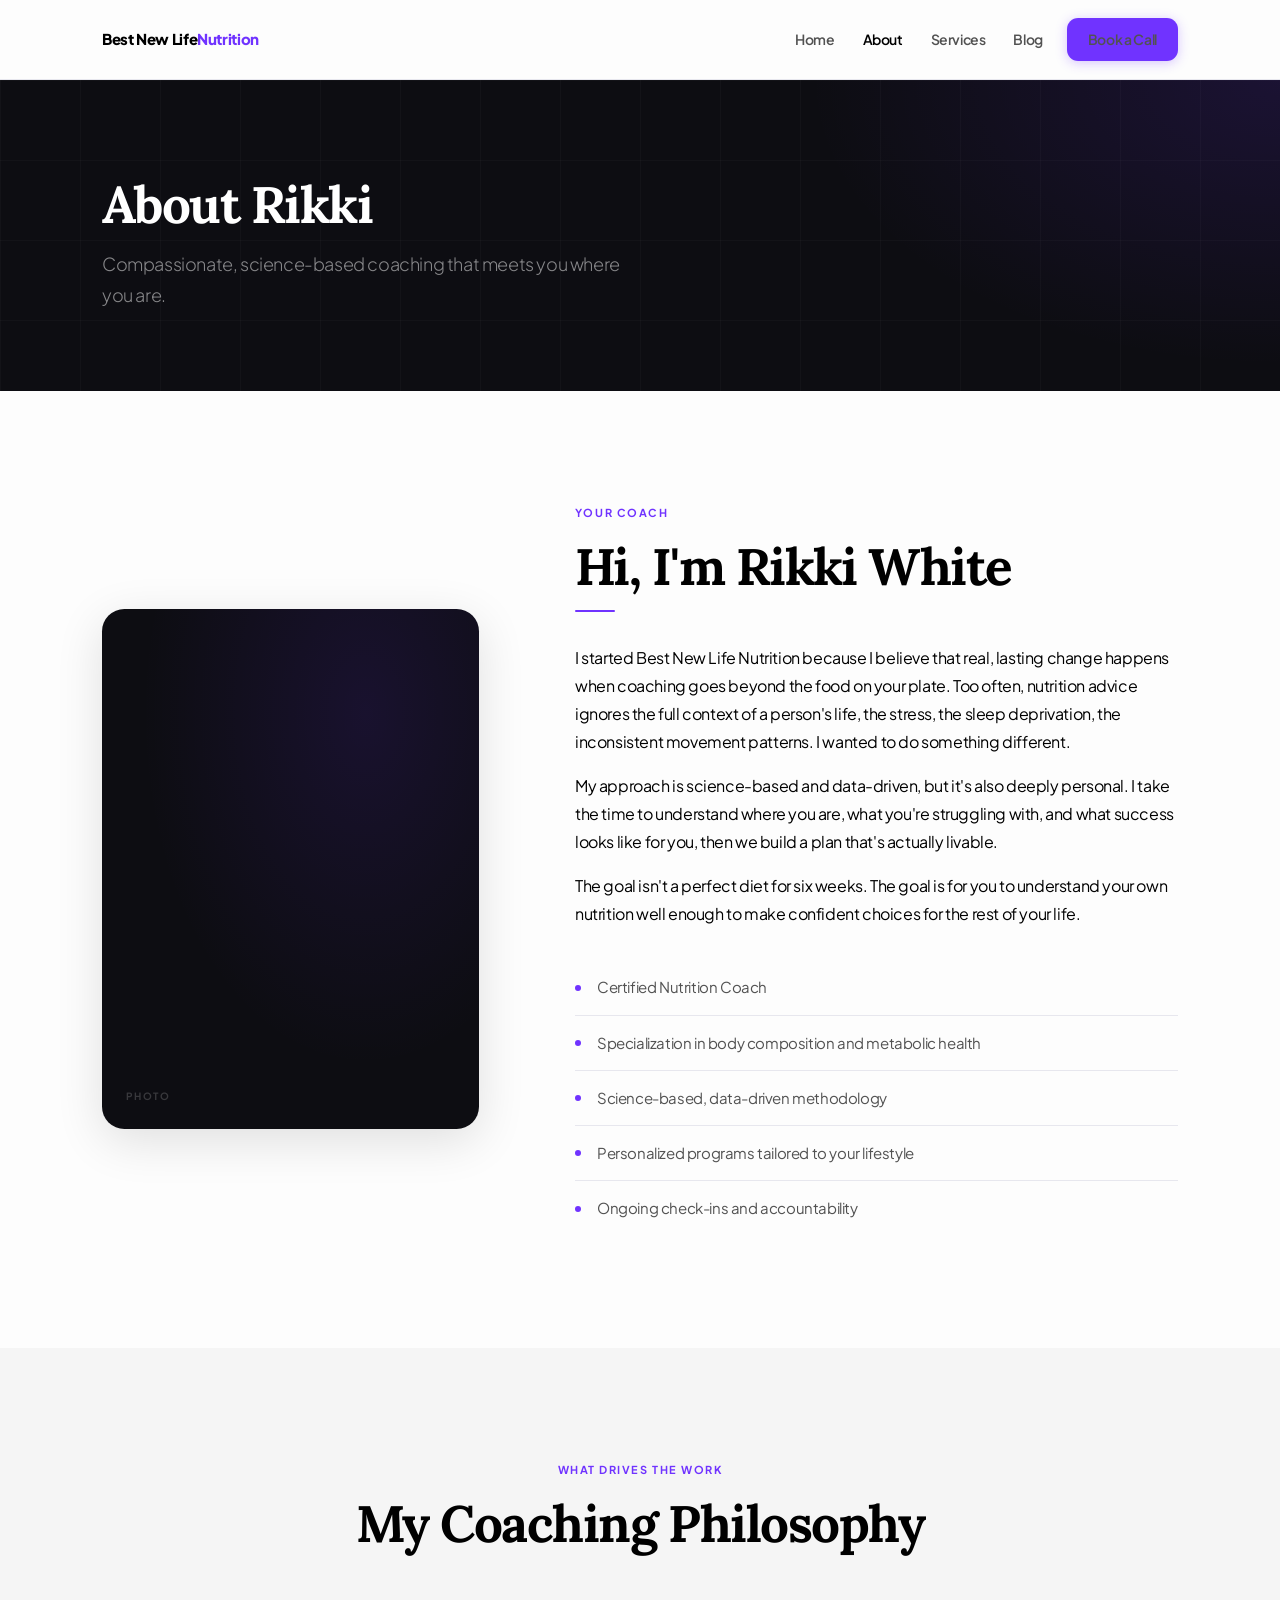
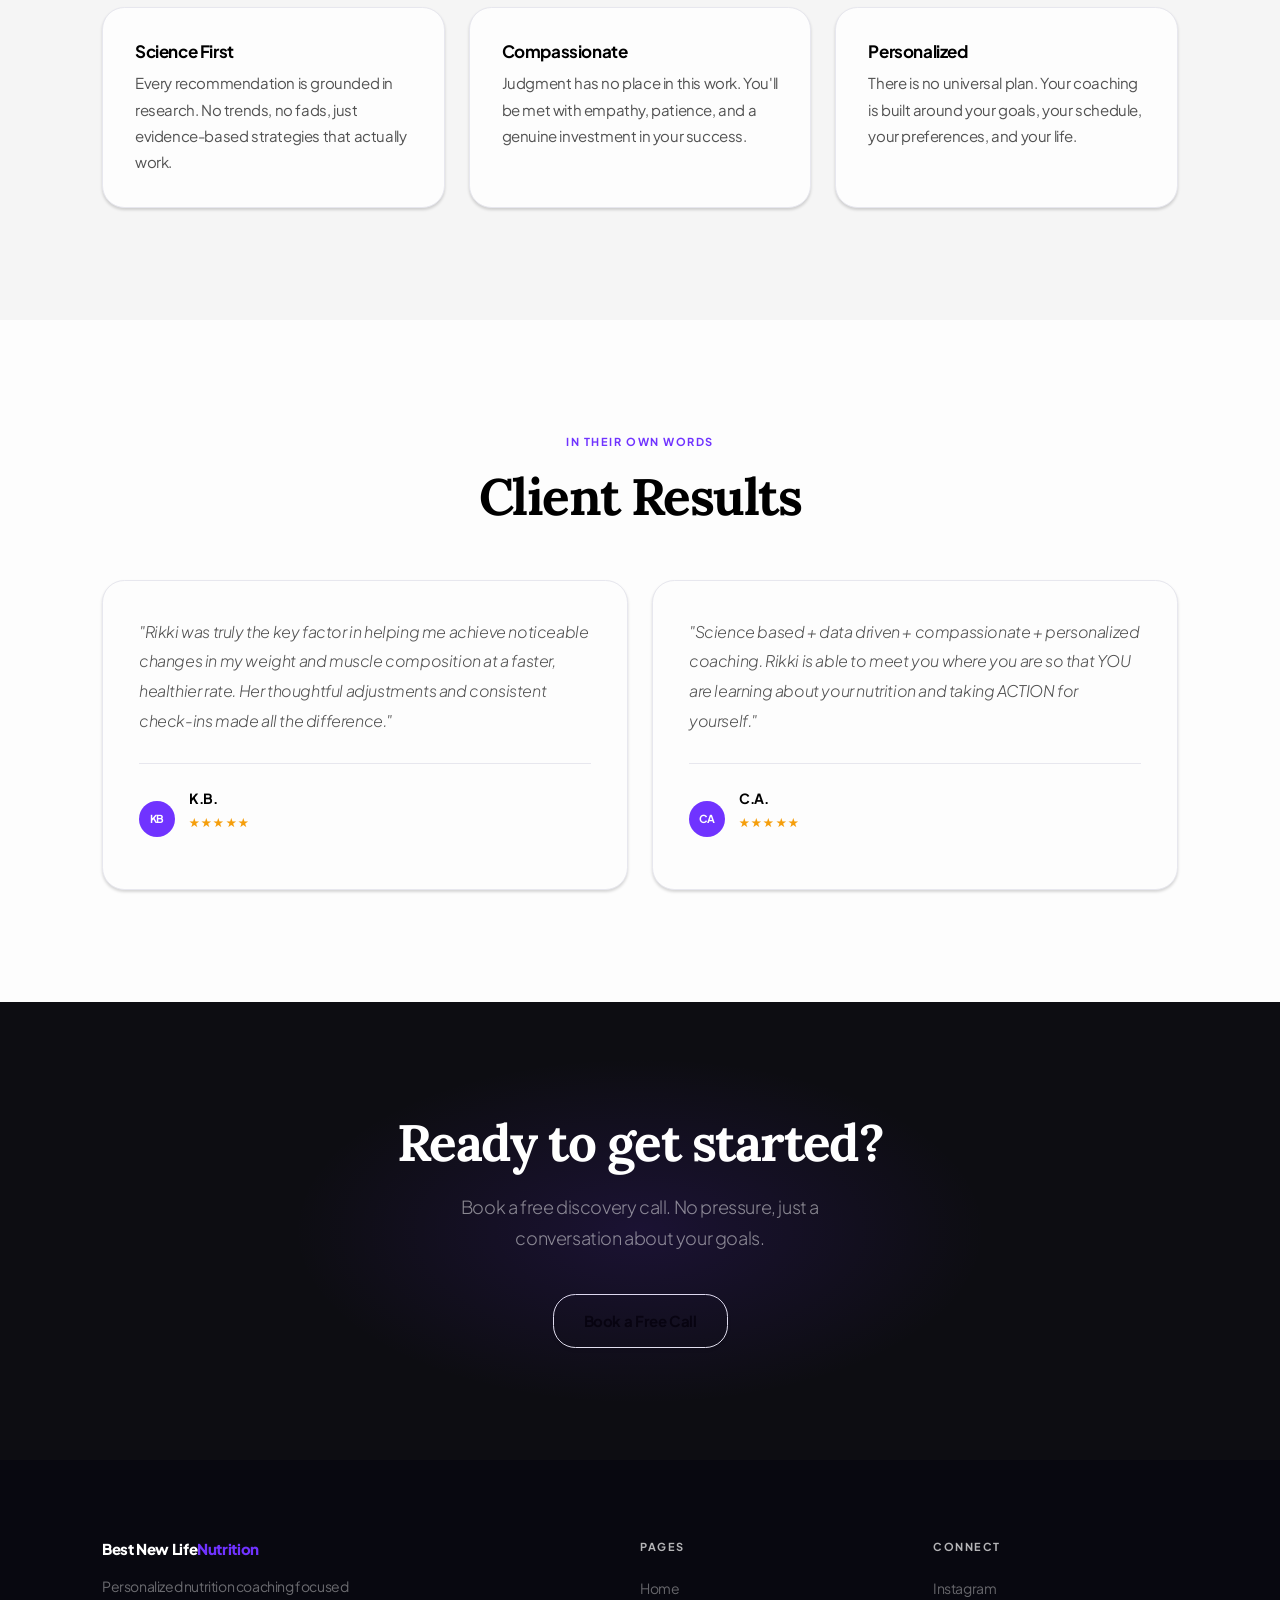
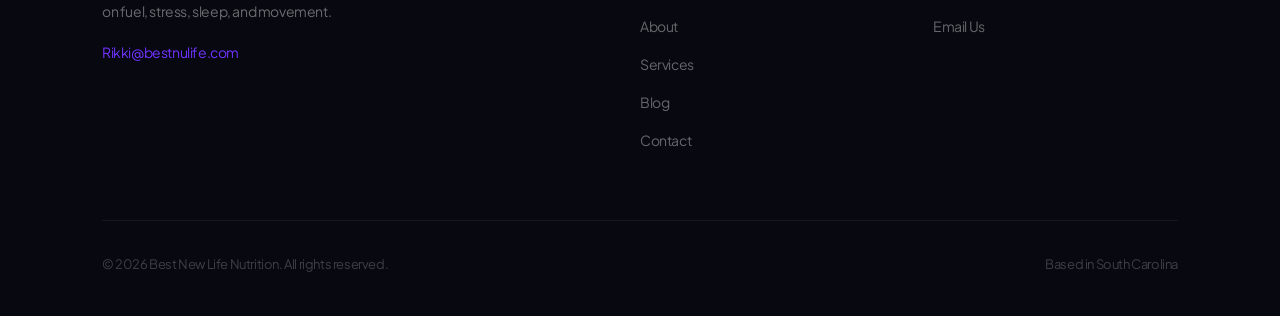
==== commit f041712e: "Remove em dashes from all copy, rewrite awkward phrases Co-Authored-By: Claude Sonnet 4.6 <noreply@a" ====
--- a/about.html
+++ b/about.html
@@ -4,7 +4,7 @@
   <meta charset="UTF-8" />
   <meta name="viewport" content="width=device-width, initial-scale=1.0" />
   <title>About Rikki | Best New Life Nutrition</title>
-  <meta name="description" content="Meet Rikki — compassionate, science-based nutrition coach helping clients achieve lasting results through personalized coaching." />
+  <meta name="description" content="Meet Rikki, compassionate, science-based nutrition coach helping clients achieve lasting results through personalized coaching." />
   <link rel="stylesheet" href="css/style.css" />
 </head>
 <body>
@@ -43,8 +43,8 @@
           <p class="overline">Your Coach</p>
           <h2>Hi, I'm Rikki White</h2>
           <div class="divider"></div>
-          <p>I started Best New Life Nutrition because I believe that real, lasting change happens when coaching goes beyond the food on your plate. Too often, nutrition advice ignores the full context of a person's life — the stress, the sleep deprivation, the inconsistent movement patterns. I wanted to do something different.</p>
-          <p>My approach is science-based and data-driven, but it's also deeply personal. I take the time to understand where you are, what you're struggling with, and what success looks like for you — then we build a plan that's actually livable.</p>
+          <p>I started Best New Life Nutrition because I believe that real, lasting change happens when coaching goes beyond the food on your plate. Too often, nutrition advice ignores the full context of a person's life, the stress, the sleep deprivation, the inconsistent movement patterns. I wanted to do something different.</p>
+          <p>My approach is science-based and data-driven, but it's also deeply personal. I take the time to understand where you are, what you're struggling with, and what success looks like for you, then we build a plan that's actually livable.</p>
           <p>The goal isn't a perfect diet for six weeks. The goal is for you to understand your own nutrition well enough to make confident choices for the rest of your life.</p>
           <ul class="credentials-list">
             <li>Certified Nutrition Coach</li>
@@ -66,7 +66,7 @@
       <div class="grid-3">
         <div class="card">
           <h3>Science First</h3>
-          <p style="margin-top:0.5rem;color:var(--muted-foreground);font-size:0.9375rem;">Every recommendation is grounded in research. No trends, no fads — just evidence-based strategies that actually work.</p>
+          <p style="margin-top:0.5rem;color:var(--muted-foreground);font-size:0.9375rem;">Every recommendation is grounded in research. No trends, no fads, just evidence-based strategies that actually work.</p>
         </div>
         <div class="card">
           <h3>Compassionate</h3>
@@ -87,7 +87,7 @@
       <h2 class="text-center" style="margin-bottom:3.5rem;">Client Results</h2>
       <div class="grid-2">
         <div class="testimonial">
-          <blockquote>"Rikki was truly the key factor in helping me achieve noticeable changes in my weight and muscle composition at a much faster — yet still healthy — rate. Her thoughtful adjustments and consistent check-ins made all the difference."</blockquote>
+          <blockquote>"Rikki was truly the key factor in helping me achieve noticeable changes in my weight and muscle composition at a faster, healthier rate. Her thoughtful adjustments and consistent check-ins made all the difference."</blockquote>
           <div class="testimonial-meta">
             <div class="testimonial-avatar">KB</div>
             <div>
@@ -114,7 +114,7 @@
   <section class="cta-band">
     <div class="container">
       <h2>Ready to get started?</h2>
-      <p>Book a free discovery call — no pressure, just a conversation about your goals.</p>
+      <p>Book a free discovery call. No pressure, just a conversation about your goals.</p>
       <a href="contact.html" class="btn btn-outline">Book a Free Call</a>
     </div>
   </section>
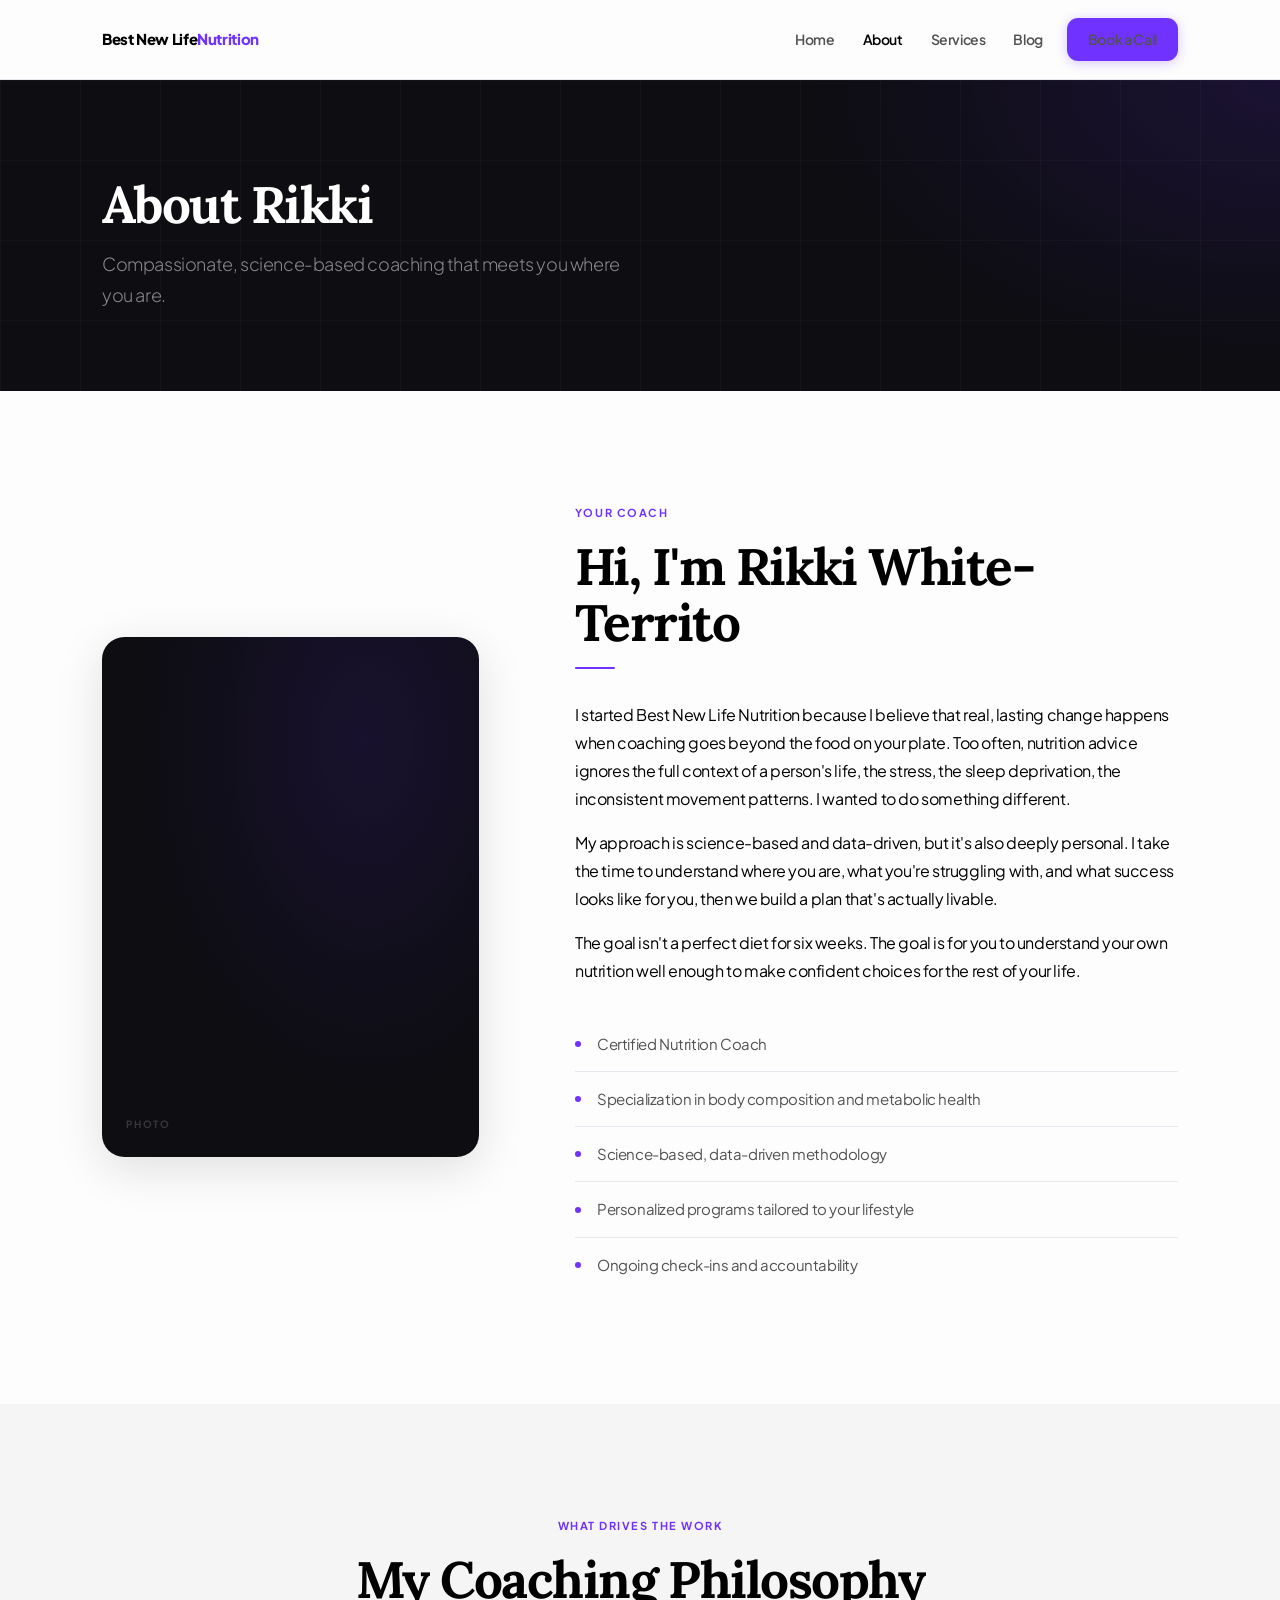
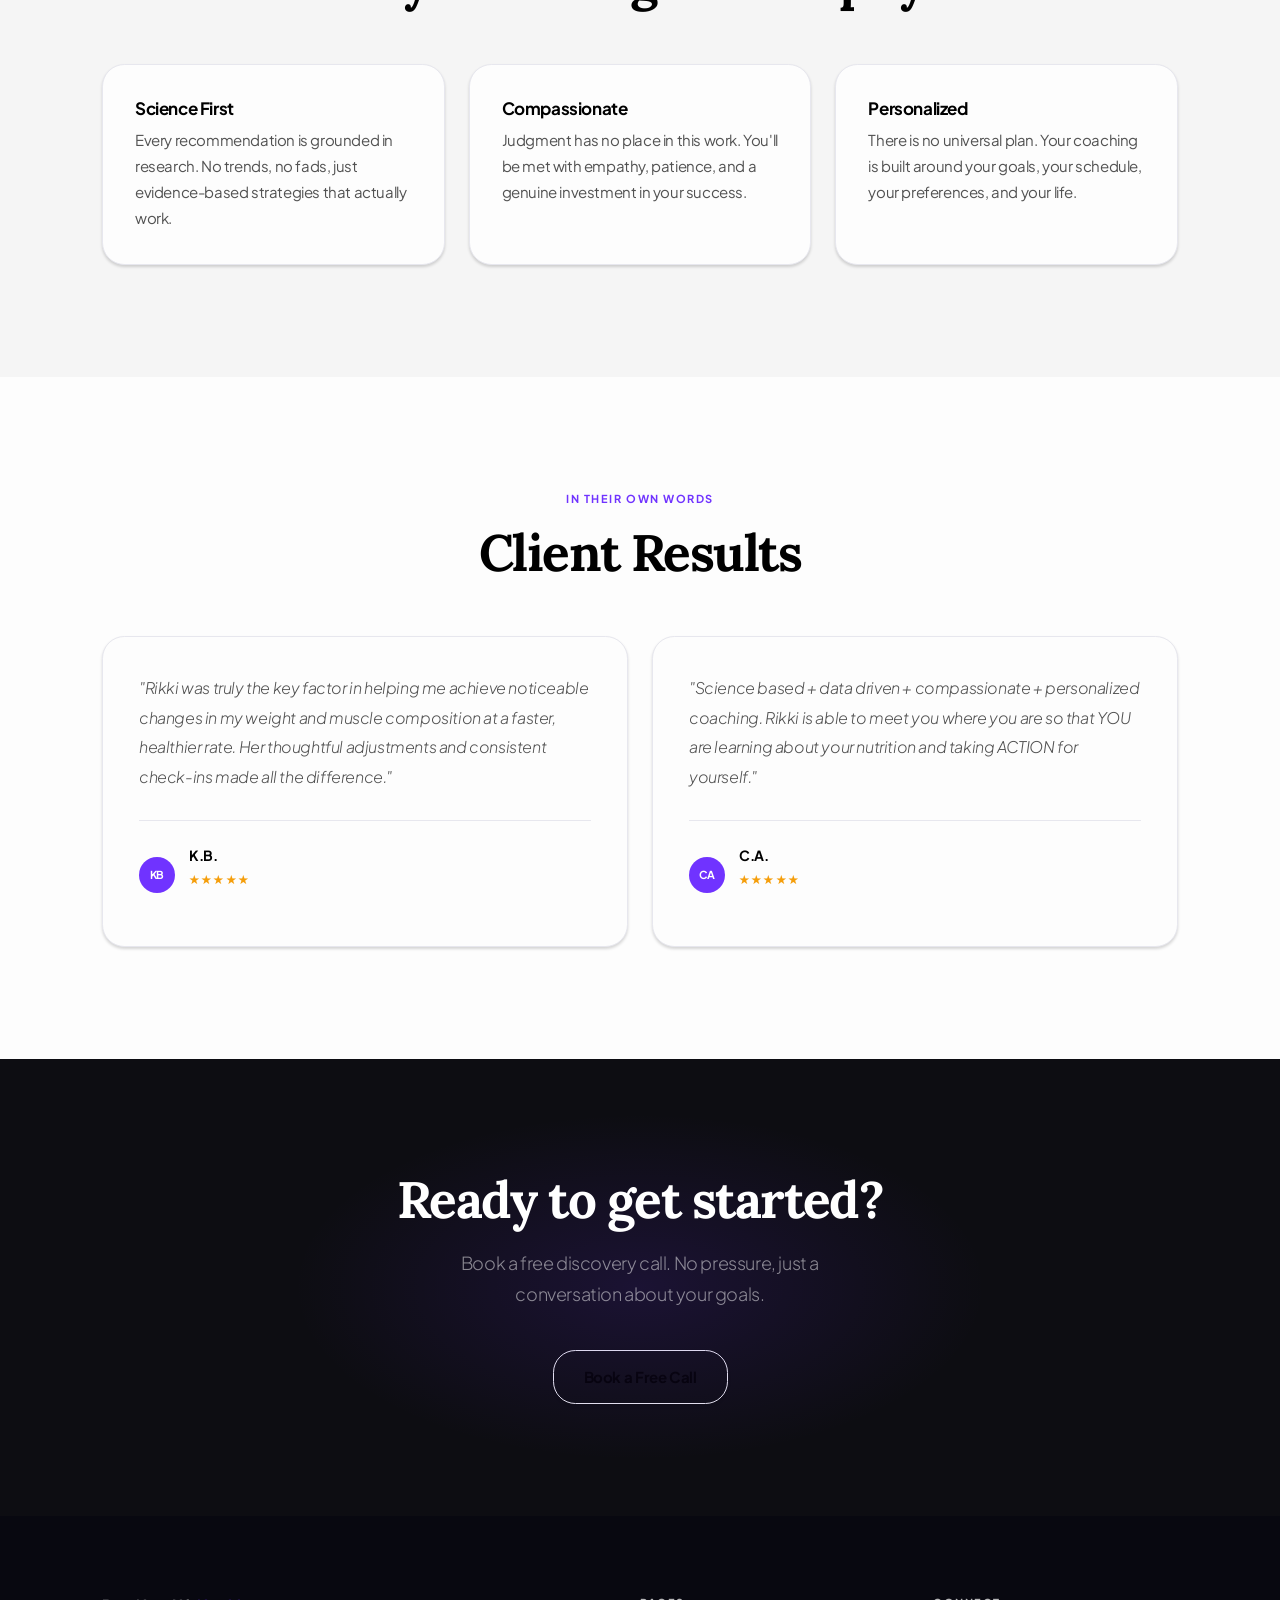
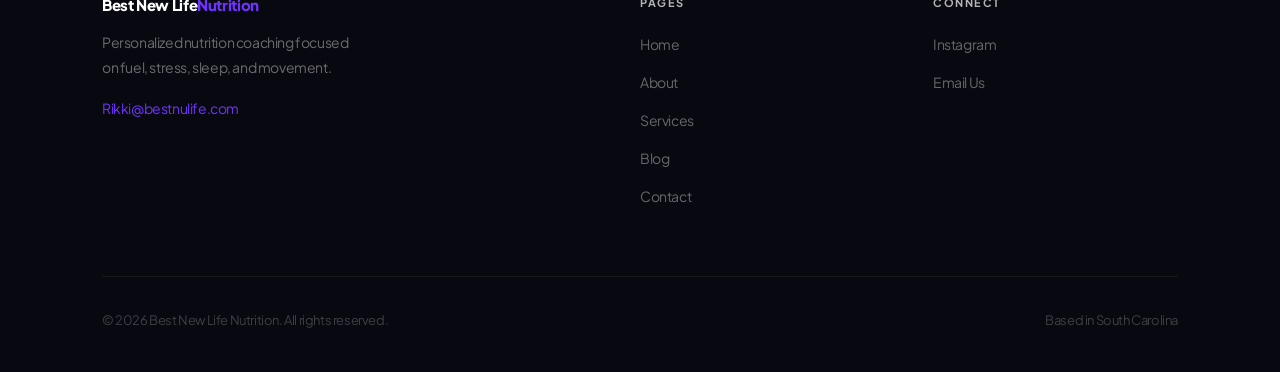
==== commit 6b587fea: "Update coach name to Rikki White-Territo Co-Authored-By: Claude Sonnet 4.6 <noreply@anthropic.com>" ====
--- a/about.html
+++ b/about.html
@@ -41,7 +41,7 @@
         <div class="about-img-placeholder"></div>
         <div>
           <p class="overline">Your Coach</p>
-          <h2>Hi, I'm Rikki White</h2>
+          <h2>Hi, I'm Rikki White-Territo</h2>
           <div class="divider"></div>
           <p>I started Best New Life Nutrition because I believe that real, lasting change happens when coaching goes beyond the food on your plate. Too often, nutrition advice ignores the full context of a person's life, the stress, the sleep deprivation, the inconsistent movement patterns. I wanted to do something different.</p>
           <p>My approach is science-based and data-driven, but it's also deeply personal. I take the time to understand where you are, what you're struggling with, and what success looks like for you, then we build a plan that's actually livable.</p>
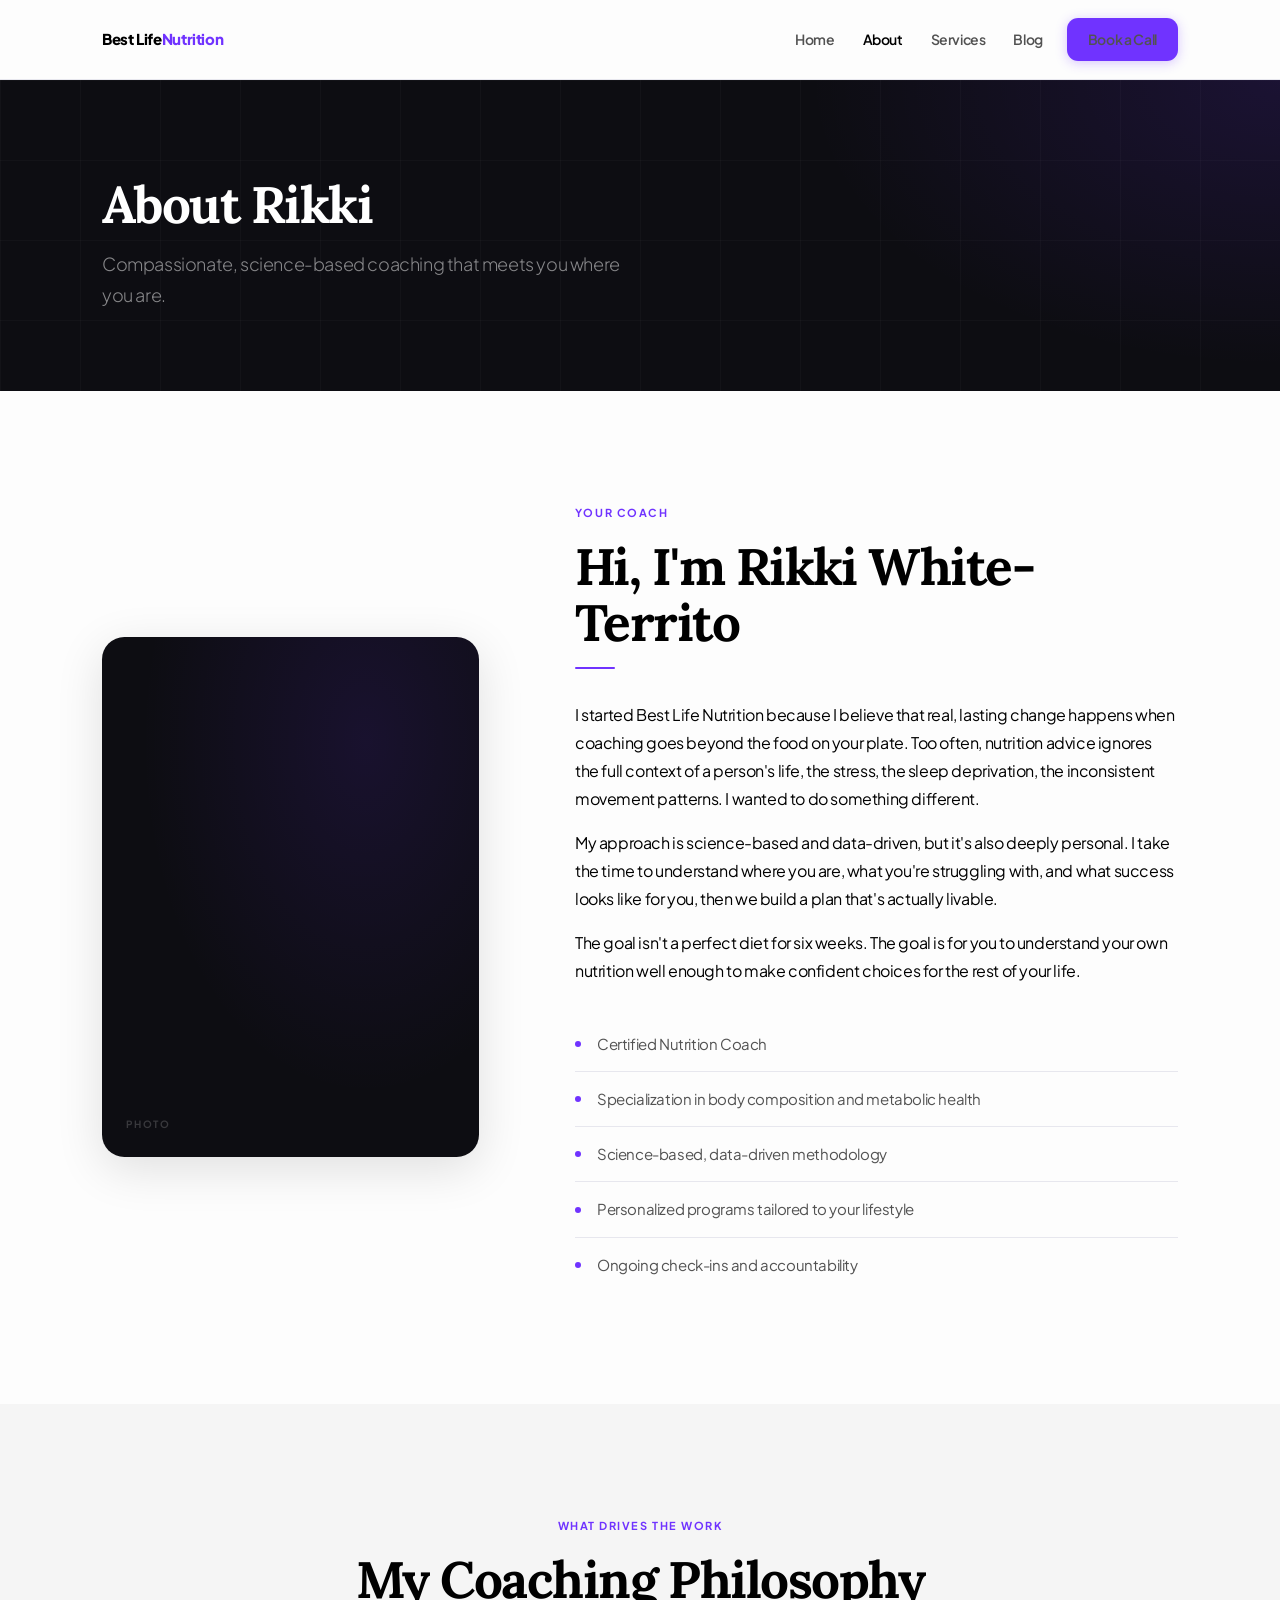
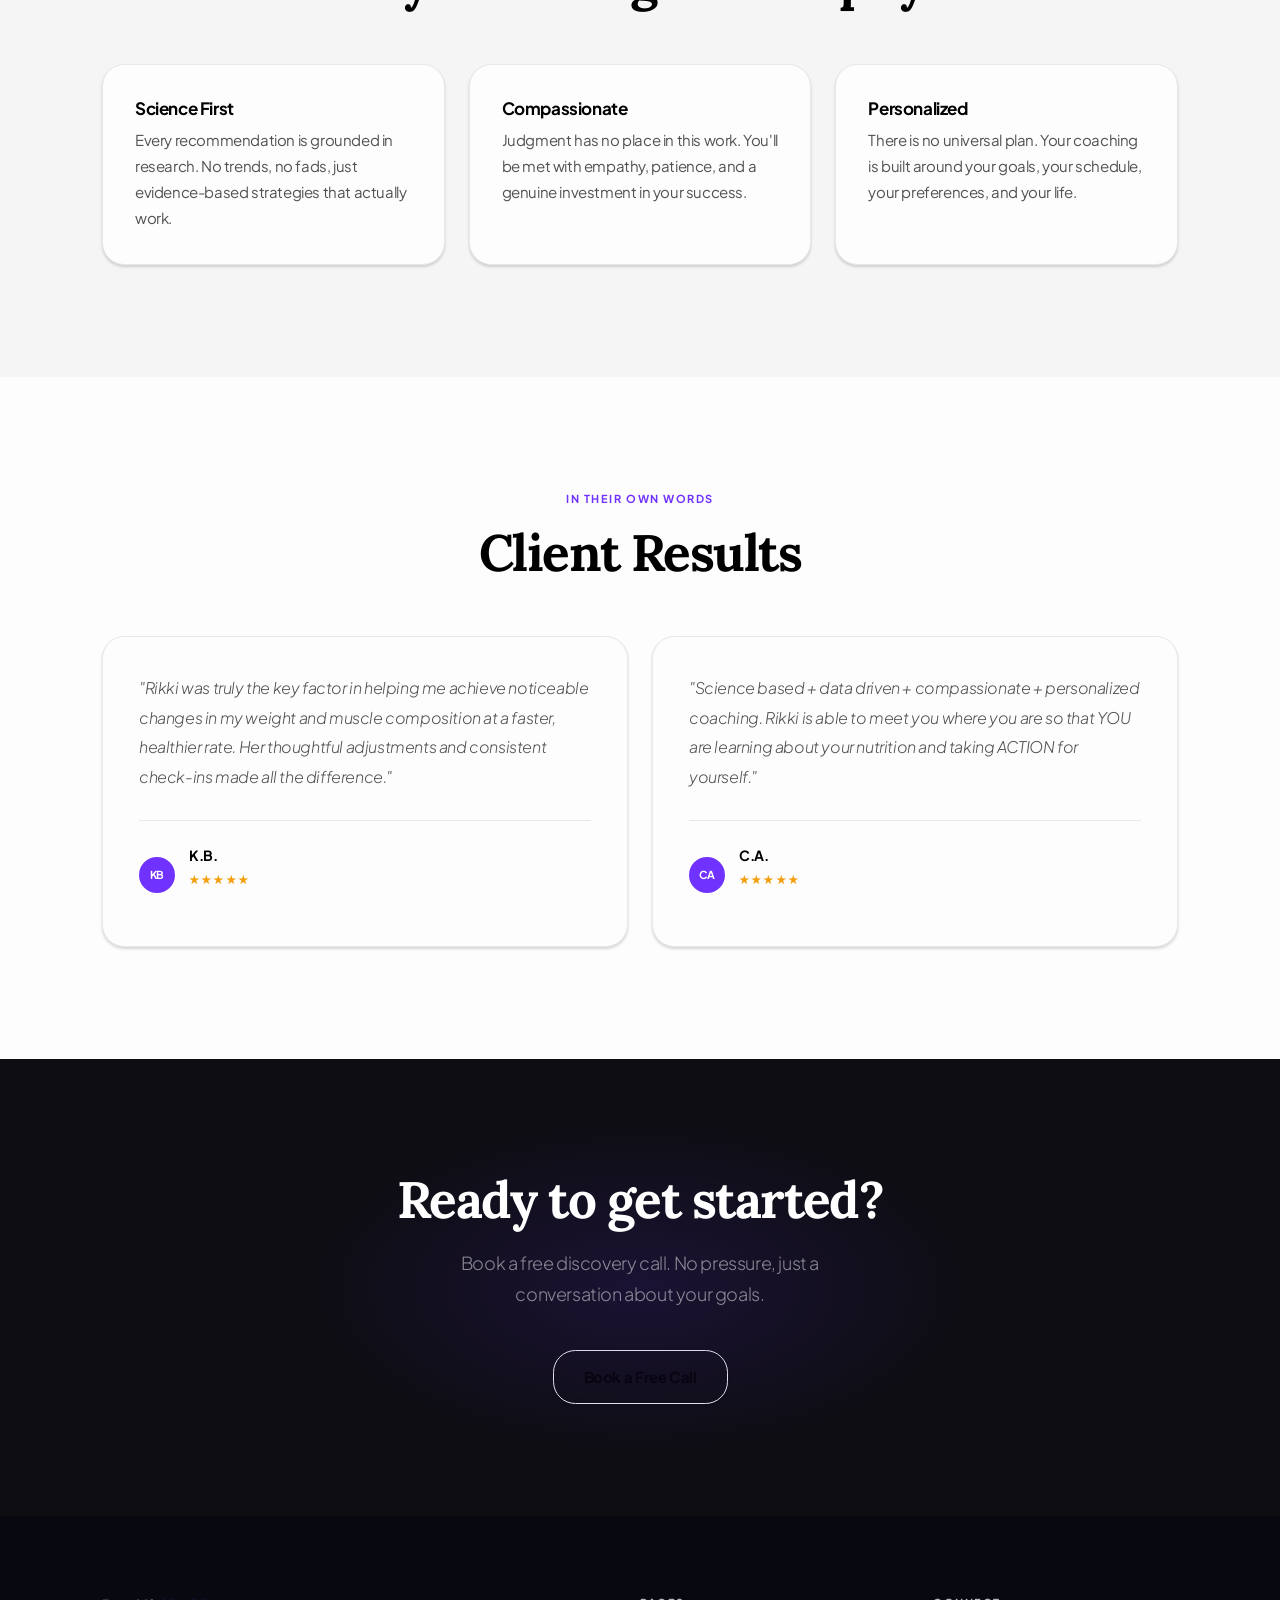
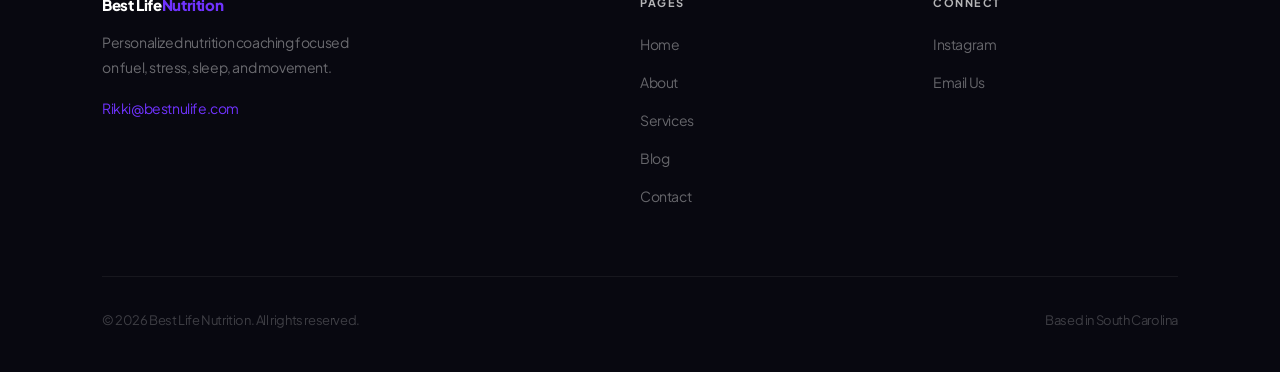
==== commit c018fbb2: "Rename to Best Life Nutrition across all pages Co-Authored-By: Claude Sonnet 4.6 <noreply@anthropic." ====
--- a/about.html
+++ b/about.html
@@ -3,7 +3,7 @@
 <head>
   <meta charset="UTF-8" />
   <meta name="viewport" content="width=device-width, initial-scale=1.0" />
-  <title>About Rikki | Best New Life Nutrition</title>
+  <title>About Rikki | Best Life Nutrition</title>
   <meta name="description" content="Meet Rikki, compassionate, science-based nutrition coach helping clients achieve lasting results through personalized coaching." />
   <link rel="stylesheet" href="css/style.css" />
 </head>
@@ -12,7 +12,7 @@
   <!-- NAV -->
   <nav>
     <div class="nav-inner">
-      <a href="index.html" class="nav-logo">Best New Life<span>Nutrition</span></a>
+      <a href="index.html" class="nav-logo">Best Life<span>Nutrition</span></a>
       <button class="nav-toggle" aria-label="Toggle menu" onclick="this.nextElementSibling.classList.toggle('open')">
         <span></span><span></span><span></span>
       </button>
@@ -43,7 +43,7 @@
           <p class="overline">Your Coach</p>
           <h2>Hi, I'm Rikki White-Territo</h2>
           <div class="divider"></div>
-          <p>I started Best New Life Nutrition because I believe that real, lasting change happens when coaching goes beyond the food on your plate. Too often, nutrition advice ignores the full context of a person's life, the stress, the sleep deprivation, the inconsistent movement patterns. I wanted to do something different.</p>
+          <p>I started Best Life Nutrition because I believe that real, lasting change happens when coaching goes beyond the food on your plate. Too often, nutrition advice ignores the full context of a person's life, the stress, the sleep deprivation, the inconsistent movement patterns. I wanted to do something different.</p>
           <p>My approach is science-based and data-driven, but it's also deeply personal. I take the time to understand where you are, what you're struggling with, and what success looks like for you, then we build a plan that's actually livable.</p>
           <p>The goal isn't a perfect diet for six weeks. The goal is for you to understand your own nutrition well enough to make confident choices for the rest of your life.</p>
           <ul class="credentials-list">
@@ -124,7 +124,7 @@
     <div class="container">
       <div class="footer-inner">
         <div class="footer-brand">
-          <div class="nav-logo">Best New Life<span style="color:var(--primary)">Nutrition</span></div>
+          <div class="nav-logo">Best Life<span style="color:var(--primary)">Nutrition</span></div>
           <p style="margin-top:0.75rem;">Personalized nutrition coaching focused on fuel, stress, sleep, and movement.</p>
           <p style="margin-top:0.75rem;"><a href="mailto:Rikki@bestnulife.com" style="color:var(--primary)">Rikki@bestnulife.com</a></p>
         </div>
@@ -147,7 +147,7 @@
         </div>
       </div>
       <div class="footer-bottom">
-        <span>&copy; 2026 Best New Life Nutrition. All rights reserved.</span>
+        <span>&copy; 2026 Best Life Nutrition. All rights reserved.</span>
         <span>Based in South Carolina</span>
       </div>
     </div>
--- a/css/style.css
+++ b/css/style.css
@@ -1,5 +1,5 @@
 /* ============================================================
-   Best New Life Nutrition
+   Best Life Nutrition
    ============================================================ */
 
 @import url('https://fonts.googleapis.com/css2?family=Lora:ital,wght@0,700;0,800;1,700&family=Plus+Jakarta+Sans:wght@300;400;500;600;700;800&display=swap');
